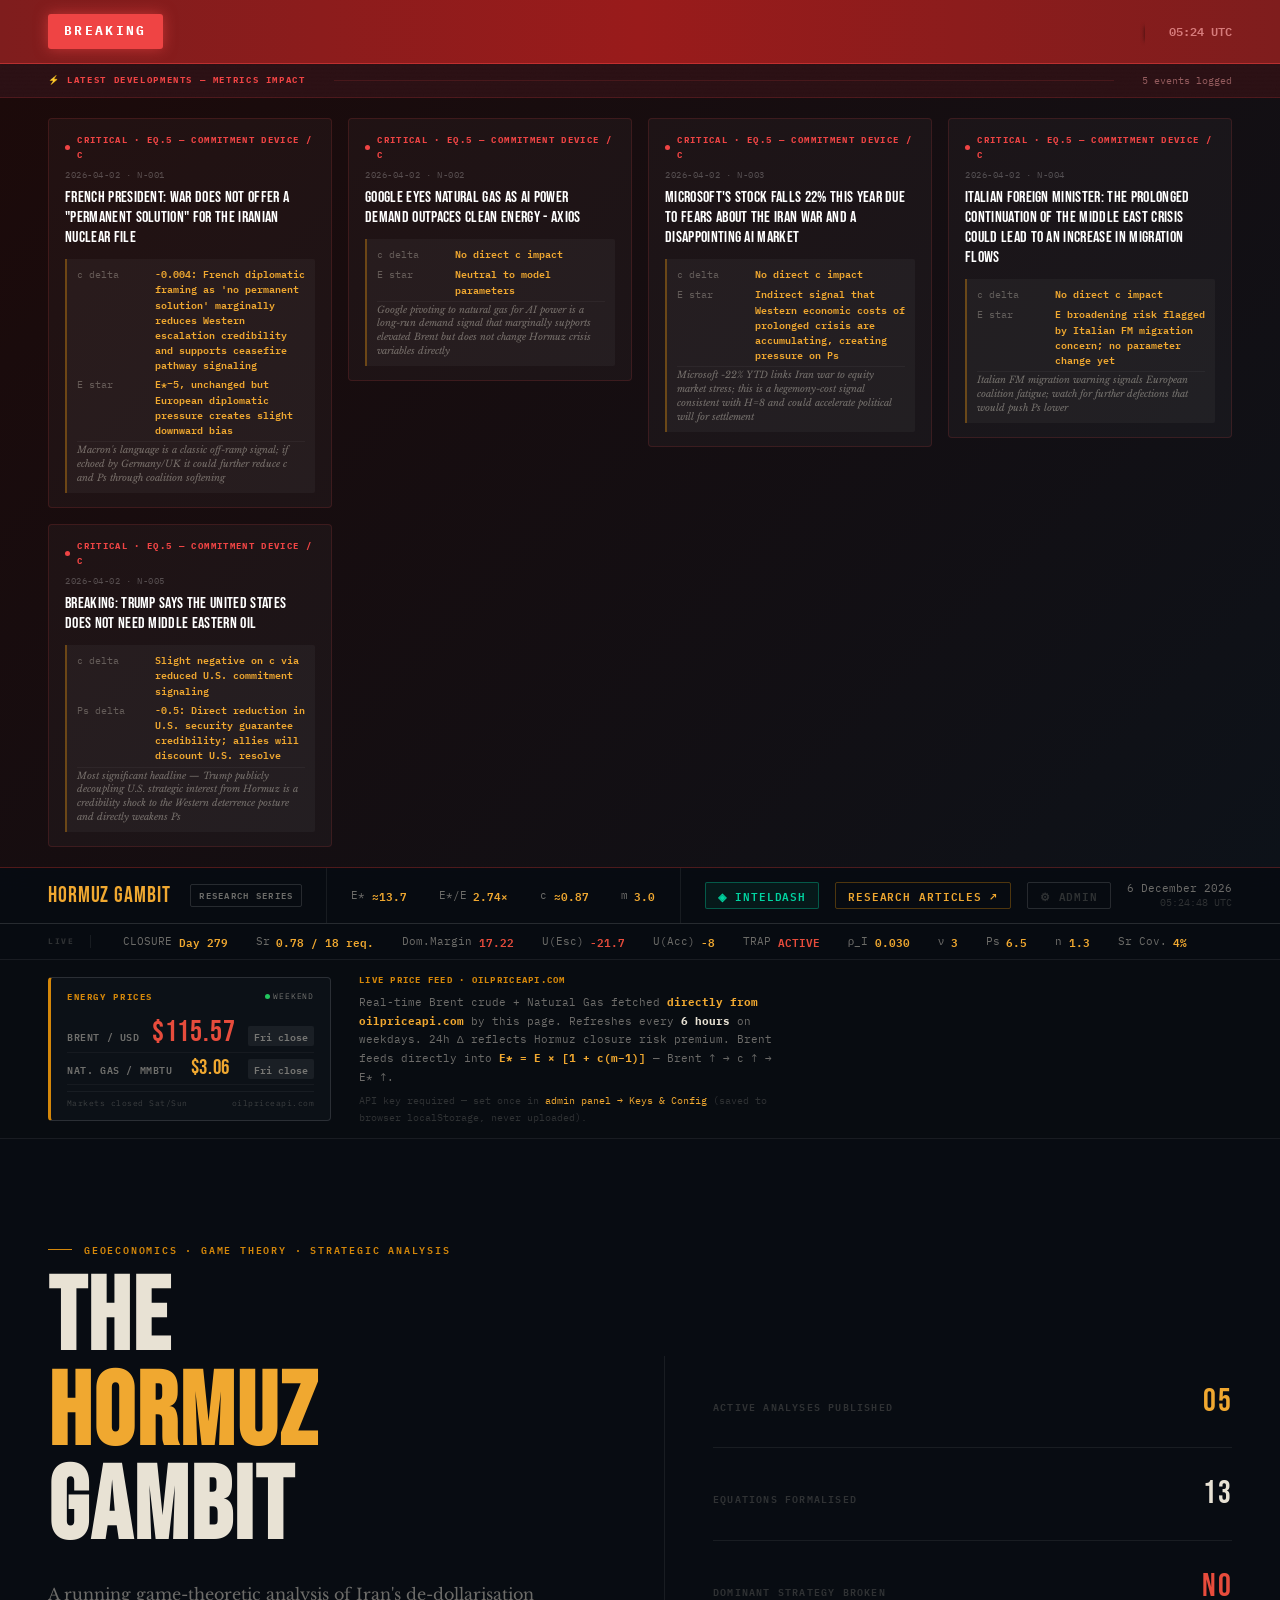
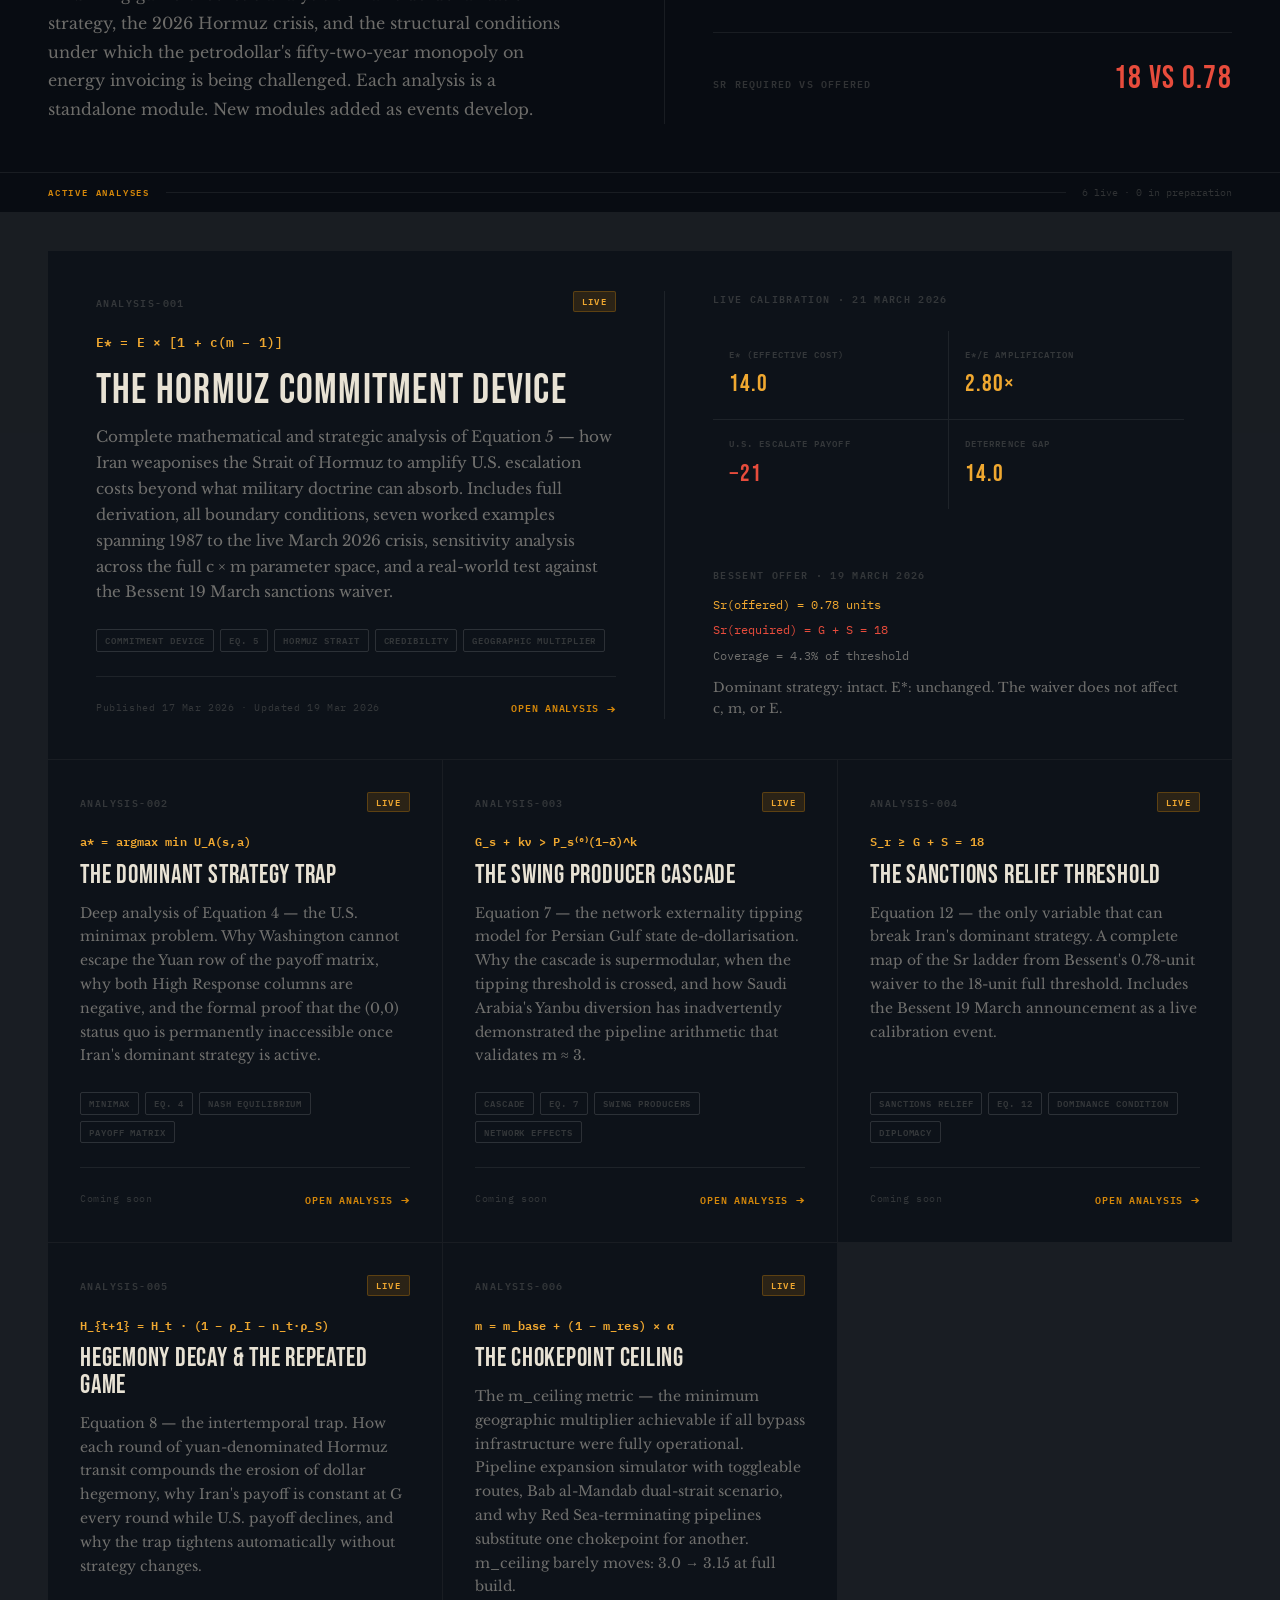
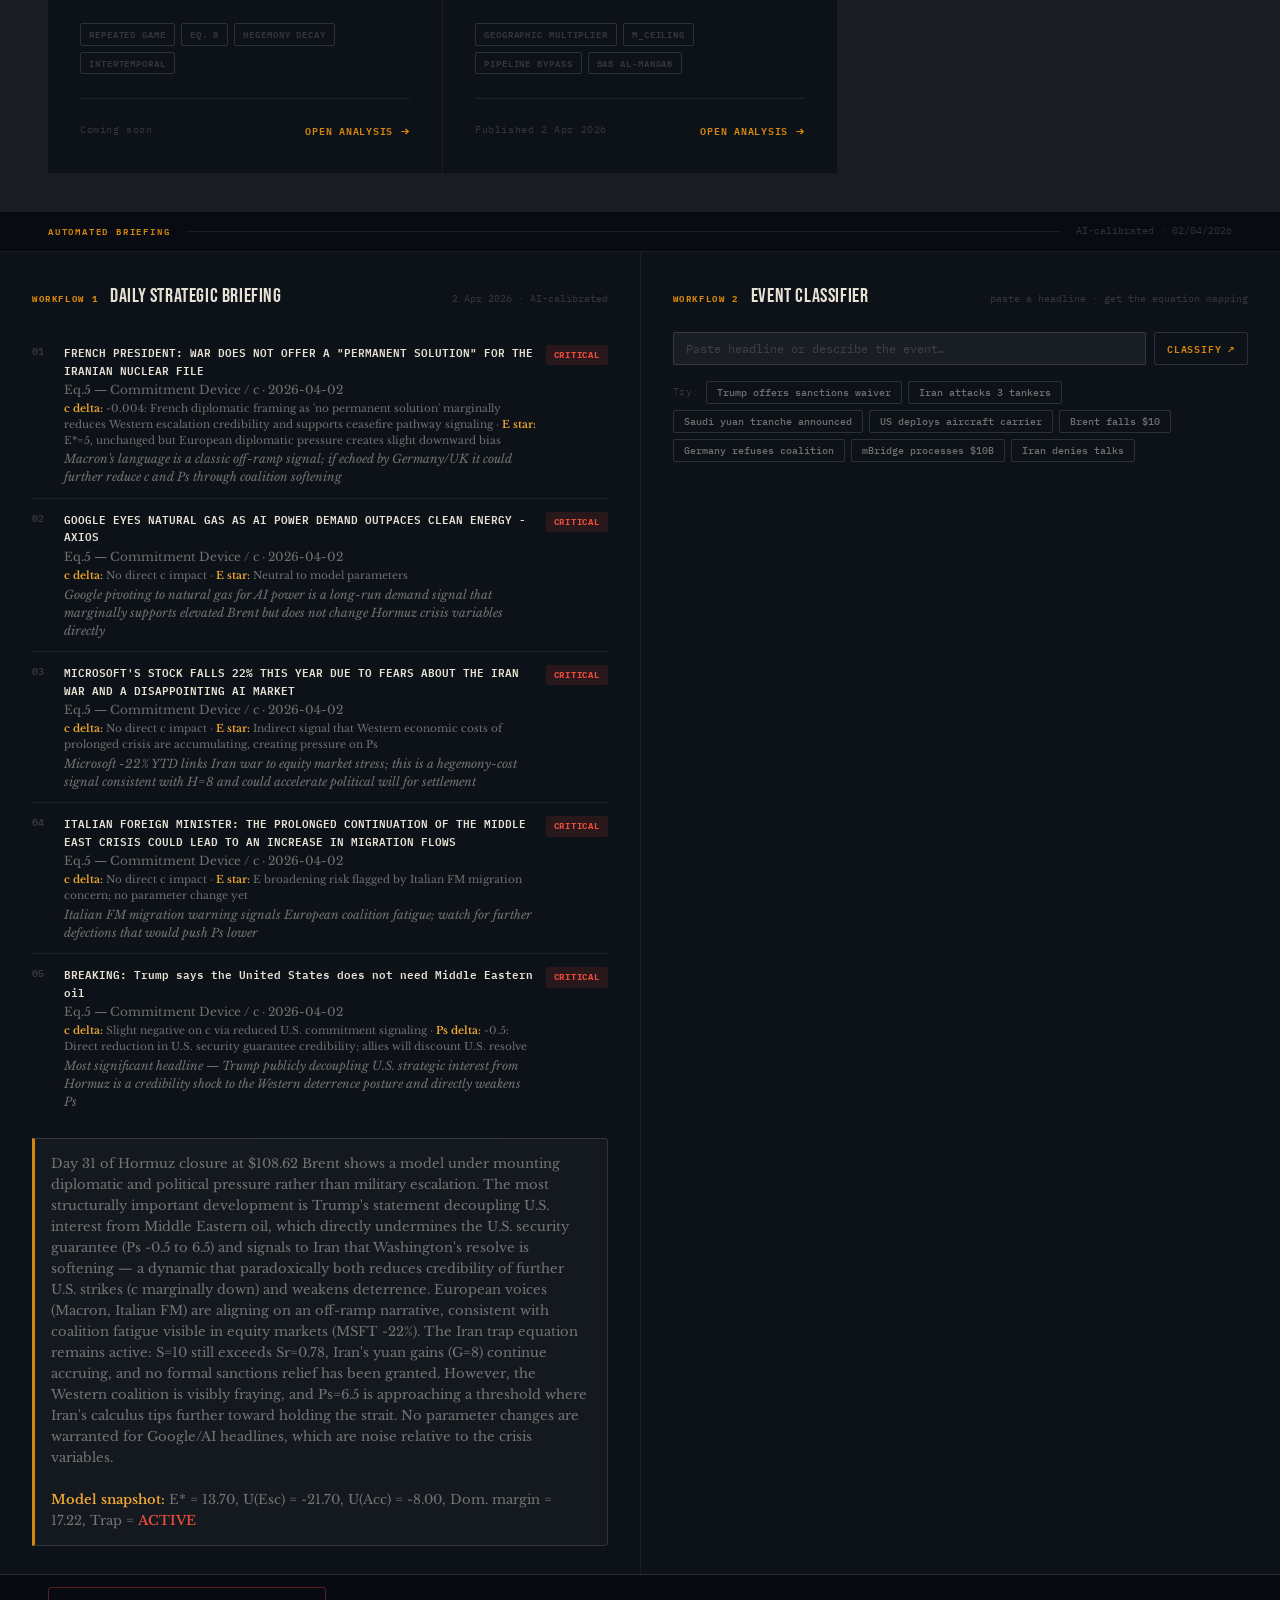
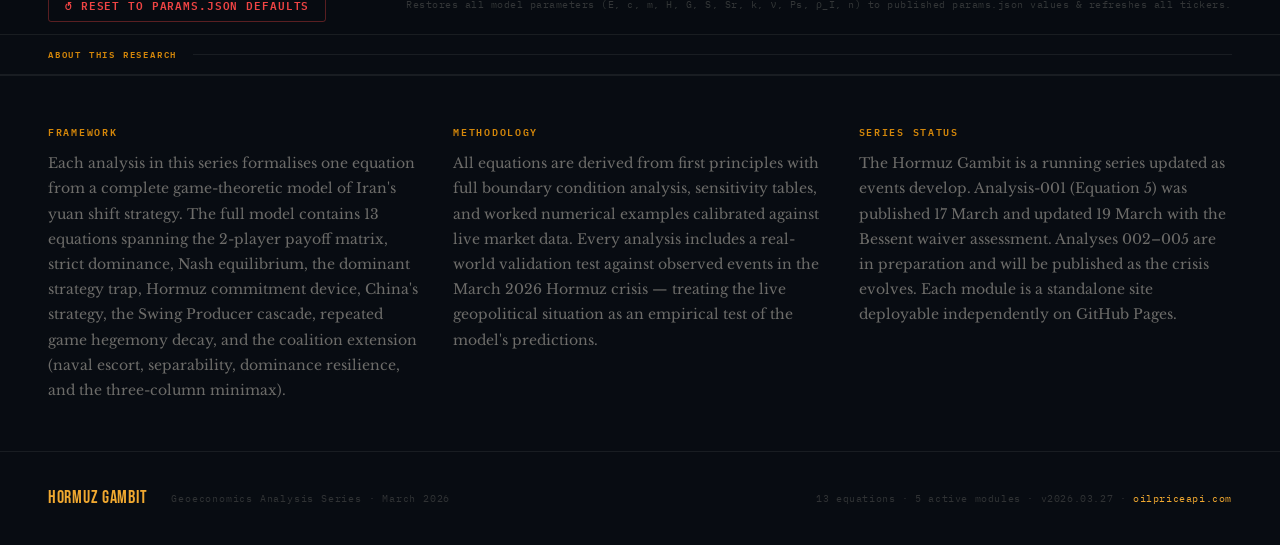
==== index.html @ f693bd45 "Add files via upload" ====
﻿<!DOCTYPE html>
<html lang="en">
<head>
<meta charset="UTF-8">
<meta name="viewport" content="width=device-width, initial-scale=1.0">
<meta http-equiv="Cache-Control" content="no-cache, no-store, must-revalidate">
<meta http-equiv="Pragma" content="no-cache">
<meta http-equiv="Expires" content="0">
<title>Hormuz Gambit — Geoeconomics Research · v2026.03.27</title>
<meta name="description" content="Strategic game-theoretic analysis of the 2026 Hormuz crisis, Iran's de-dollarisation, and the collapse of petrodollar hegemony.">
<link rel="preconnect" href="https://fonts.googleapis.com">
<link rel="preconnect" href="https://fonts.gstatic.com" crossorigin>
<link href="https://fonts.googleapis.com/css2?family=Bebas+Neue&family=IBM+Plex+Mono:wght@300;400;500;600&family=Libre+Baskerville:ital,wght@0,400;0,700;1,400&display=swap" rel="stylesheet">
<style>

/* ── RESET & BASE ──────────────────────────────────────────────────── */
*, *::before, *::after { box-sizing: border-box; margin: 0; padding: 0; }

:root {
  --bg:        #080c12;
  --surface:   #0d1219;
  --surface2:  #111820;
  --border:    rgba(255,255,255,0.07);
  --border2:   rgba(255,255,255,0.13);
  --text:      #e8e2d4;
  --muted:     rgba(232,226,212,0.45);
  --faint:     rgba(232,226,212,0.18);
  --amber:     #d4870a;
  --amber-l:   #f0a830;
  --amber-dim: rgba(212,135,10,0.15);
  --red:       #c0392b;
  --red-l:     #e74c3c;
  --red-dim:   rgba(192,57,43,0.12);
  --green:     #1a6b3c;
  --green-l:   #27ae60;
  --green-dim: rgba(39,174,96,0.10);
  --blue:      #1a4a8a;
  --blue-l:    #3498db;
  --blue-dim:  rgba(52,152,219,0.10);
  --mono:      'IBM Plex Mono', monospace;
  --serif:     'Libre Baskerville', Georgia, serif;
  --display:   'Bebas Neue', 'Impact', sans-serif;
}

html { scroll-behavior: smooth; }

body {
  background: var(--bg);
  color: var(--text);
  font-family: var(--mono);
  font-size: 14px;
  line-height: 1.6;
  min-height: 100vh;
  overflow-x: hidden;
}

/* ── NOISE OVERLAY ─────────────────────────────────────────────────── */
body::before {
  content: '';
  position: fixed; inset: 0; z-index: 0;
  background-image: url("data:image/svg+xml,%3Csvg viewBox='0 0 256 256' xmlns='http://www.w3.org/2000/svg'%3E%3Cfilter id='n'%3E%3CfeTurbulence type='fractalNoise' baseFrequency='0.9' numOctaves='4' stitchTiles='stitch'/%3E%3C/filter%3E%3Crect width='100%25' height='100%25' filter='url(%23n)' opacity='0.035'/%3E%3C/svg%3E");
  background-size: 200px;
  pointer-events: none;
  opacity: 0.6;
}

/* ── SCAN LINES ────────────────────────────────────────────────────── */
body::after {
  content: '';
  position: fixed; inset: 0; z-index: 0;
  background: repeating-linear-gradient(
    0deg,
    transparent,
    transparent 2px,
    rgba(0,0,0,0.03) 2px,
    rgba(0,0,0,0.03) 4px
  );
  pointer-events: none;
}

/* all content above overlays */
.wrap { position: relative; z-index: 1; }

/* ── HEADER ────────────────────────────────────────────────────────── */
header {
  border-bottom: 1px solid var(--border2);
  padding: 0 clamp(1.5rem, 4vw, 3rem);
  display: flex; align-items: stretch;
  height: 56px;
  position: sticky; top: 0; z-index: 50;
  background: rgba(8,12,18,0.95);
  backdrop-filter: blur(12px);
}
.h-left {
  display: flex; align-items: center; gap: 1.25rem;
  border-right: 1px solid var(--border);
  padding-right: 1.5rem;
  margin-right: 1.5rem;
}
.h-logo {
  font-family: var(--display);
  font-size: 22px; letter-spacing: 0.04em;
  color: var(--amber-l);
  white-space: nowrap;
}
.h-badge {
  font-size: 9px; font-weight: 600;
  letter-spacing: 0.14em; text-transform: uppercase;
  color: var(--muted);
  border: 1px solid var(--border2);
  padding: 3px 8px; border-radius: 2px;
}
.h-center {
  display: flex; align-items: center; flex: 1;
  font-size: 11px; color: var(--faint);
  gap: 1.5rem;
  min-width: 0; overflow: hidden;
}
.h-ticker {
  display: flex; gap: 2rem; overflow: hidden;
}
.h-tick {
  display: flex; align-items: center; gap: 0.4rem;
  white-space: nowrap;
}
.h-tick-label { color: var(--muted); }
.h-tick-val { color: var(--amber-l); font-weight: 600; }
.h-tick-val.red { color: #e74c3c; }
.h-tick-val.green { color: #27ae60; }
.h-right {
  display: flex; align-items: center; gap: 1rem;
  border-left: 1px solid var(--border);
  padding-left: 1.5rem; margin-left: auto;
}
.h-date { font-size: 11px; color: var(--muted); }
.h-datetime {
  display: flex; flex-direction: column; align-items: flex-end; gap: 0;
  line-height: 1.25;
}
.h-time { font-size: 10px; color: var(--faint); margin-top: 2px; }
.h-admin-btn {
  font-family: var(--mono);
  font-size: 11px; font-weight: 600;
  letter-spacing: 0.08em; text-transform: uppercase;
  color: var(--faint);
  text-decoration: none;
  border: 1px solid var(--border2);
  padding: 4px 12px; border-radius: 2px;
  transition: background 0.2s, border-color 0.2s, color 0.2s;
  white-space: nowrap;
}
.h-admin-btn:hover {
  background: rgba(255,255,255,0.06);
  border-color: rgba(255,255,255,0.25);
  color: var(--text);
}

/* ── SUB-HEADER — live/geopolitical metrics below main header ──────── */
.sub-header {
  border-bottom: 1px solid var(--border);
  padding: 0 clamp(1.5rem, 4vw, 3rem);
  display: flex; align-items: center;
  height: 36px;
  position: sticky; top: 56px; z-index: 49;
  background: rgba(8,12,18,0.92);
  backdrop-filter: blur(8px);
  gap: 2rem;
  overflow: hidden;
}
.sub-header-label {
  font-size: 8px; font-weight: 700;
  letter-spacing: 0.2em; text-transform: uppercase;
  color: var(--faint); white-space: nowrap;
  border-right: 1px solid var(--border);
  padding-right: 1rem; margin-right: 0;
  flex-shrink: 0;
}
.sub-ticker {
  display: flex; gap: 1.75rem; overflow: hidden; flex: 1;
  font-size: 11px;
}

/* ── HERO MASTHEAD ─────────────────────────────────────────────────── */
.masthead {
  padding: clamp(4rem, 8vw, 7rem) clamp(1.5rem, 4vw, 3rem) clamp(2rem, 4vw, 3rem);
  border-bottom: 1px solid var(--border);
  display: grid;
  grid-template-columns: 1fr 1fr;
  gap: 3rem;
  align-items: end;
}
@media (max-width: 800px) { .masthead { grid-template-columns: 1fr; } }

.masthead-left {}
.masthead-kicker {
  font-size: 10px; font-weight: 600;
  letter-spacing: 0.18em; text-transform: uppercase;
  color: var(--amber); margin-bottom: 1rem;
  display: flex; align-items: center; gap: 0.75rem;
}
.masthead-kicker::before {
  content: '';
  display: inline-block; width: 24px; height: 1px;
  background: var(--amber);
}
.masthead-title {
  font-family: var(--display);
  font-size: clamp(3.5rem, 8vw, 7rem);
  line-height: 0.92;
  letter-spacing: 0.02em;
  color: var(--text);
  margin-bottom: 1.5rem;
}
.masthead-title em {
  font-style: normal;
  color: var(--amber-l);
}
.masthead-desc {
  font-family: var(--serif);
  font-size: 1rem; line-height: 1.8;
  color: var(--muted);
  max-width: 520px;
}

.masthead-right {
  display: flex; flex-direction: column; gap: 0;
  border-left: 1px solid var(--border);
  padding-left: 3rem;
}
@media (max-width: 800px) {
  .masthead-right { border-left: none; border-top: 1px solid var(--border); padding-left: 0; padding-top: 2rem; }
}
.mast-stat {
  padding: 1.25rem 0;
  border-bottom: 1px solid var(--border);
  display: grid; grid-template-columns: 1fr auto;
  align-items: baseline; gap: 1rem;
}
.mast-stat:last-child { border-bottom: none; }
.mast-stat-label {
  font-size: 10px; font-weight: 600;
  letter-spacing: 0.12em; text-transform: uppercase;
  color: var(--faint);
}
.mast-stat-val {
  font-family: var(--display);
  font-size: 2rem; letter-spacing: 0.04em;
  color: var(--amber-l);
}
.mast-stat-val.danger { color: #e74c3c; }
.mast-stat-val.neutral { color: var(--text); }

/* ── SECTION LABEL ─────────────────────────────────────────────────── */
.section-bar {
  padding: 0 clamp(1.5rem, 4vw, 3rem);
  height: 40px; display: flex; align-items: center;
  border-bottom: 1px solid var(--border);
  gap: 1rem;
}
.section-bar-label {
  font-size: 9px; font-weight: 600;
  letter-spacing: 0.2em; text-transform: uppercase;
  color: var(--amber);
}
.section-bar-line {
  flex: 1; height: 1px;
  background: var(--border);
}
.section-bar-count {
  font-size: 10px; color: var(--faint);
}

/* ── ANALYSIS GRID ─────────────────────────────────────────────────── */
.analyses {
  padding: clamp(1.5rem, 3vw, 2.5rem) clamp(1.5rem, 4vw, 3rem);
  display: grid;
  grid-template-columns: repeat(auto-fill, minmax(340px, 1fr));
  gap: 1px;
  background: var(--border);
}

/* ── ANALYSIS CARD ─────────────────────────────────────────────────── */
.card {
  background: var(--surface);
  padding: 2rem;
  display: flex; flex-direction: column;
  gap: 0;
  transition: background 0.2s;
  text-decoration: none;
  color: inherit;
  cursor: pointer;
  position: relative;
  overflow: hidden;
}
.card::before {
  content: '';
  position: absolute; top: 0; left: 0; right: 0;
  height: 2px;
  background: var(--card-accent, var(--border2));
  transform: scaleX(0);
  transform-origin: left;
  transition: transform 0.3s cubic-bezier(0.4,0,0.2,1);
}
.card:hover { background: var(--surface2); }
.card:hover::before { transform: scaleX(1); }

/* accent colours per status */
.card.live { --card-accent: var(--amber-l); }
.card.active { --card-accent: var(--red-l); }
.card.complete { --card-accent: var(--green-l); }
.card.coming { --card-accent: var(--border2); }

.card-meta {
  display: flex; align-items: center; gap: 0.75rem;
  margin-bottom: 1.25rem;
}
.card-id {
  font-size: 10px; font-weight: 600;
  letter-spacing: 0.14em; color: var(--faint);
}
.card-status {
  font-size: 9px; font-weight: 600;
  letter-spacing: 0.14em; text-transform: uppercase;
  padding: 2px 8px; border-radius: 2px;
  margin-left: auto;
}
.card.live    .card-status { background: var(--amber-dim); color: var(--amber-l); border: 1px solid rgba(212,135,10,0.3); }
.card.active  .card-status { background: var(--red-dim);   color: var(--red-l);   border: 1px solid rgba(192,57,43,0.3); }
.card.complete .card-status { background: var(--green-dim); color: var(--green-l); border: 1px solid rgba(39,174,96,0.3); }
.card.coming  .card-status { background: transparent;      color: var(--faint);   border: 1px solid var(--border); }

.card-eq {
  font-family: var(--mono); font-size: 11.5px; font-weight: 600;
  color: var(--amber-l); margin-bottom: 0.75rem;
  letter-spacing: 0.01em;
  white-space: nowrap; overflow: hidden; text-overflow: ellipsis;
}
.card.coming .card-eq { color: var(--faint); }

.card-title {
  font-family: var(--display);
  font-size: 1.6rem; line-height: 1.05;
  letter-spacing: 0.03em; color: var(--text);
  margin-bottom: 0.75rem;
}
.card.coming .card-title { color: var(--muted); }

.card-desc {
  font-family: var(--serif);
  font-size: 0.875rem; line-height: 1.7;
  color: var(--muted); flex: 1;
  margin-bottom: 1.5rem;
}

.card-tags {
  display: flex; flex-wrap: wrap; gap: 6px;
  margin-bottom: 1.5rem;
}
.tag {
  font-size: 9px; font-weight: 600; letter-spacing: 0.1em;
  text-transform: uppercase; padding: 3px 8px;
  border: 1px solid var(--border2); color: var(--faint);
  border-radius: 2px;
}

.card-footer {
  display: flex; align-items: center; justify-content: space-between;
  padding-top: 1.25rem;
  border-top: 1px solid var(--border);
  font-size: 10px; color: var(--faint);
}
.card-date { letter-spacing: 0.06em; }
.card-cta {
  display: flex; align-items: center; gap: 0.5rem;
  font-weight: 600; letter-spacing: 0.08em;
  color: var(--amber); text-transform: uppercase;
  font-size: 9.5px;
  transition: gap 0.2s, color 0.2s;
}
.card:hover .card-cta { gap: 0.75rem; color: var(--amber-l); }
.card.coming .card-cta { color: var(--faint); pointer-events: none; }
.card-arrow { font-size: 14px; }

/* featured card — spans 2 columns */
.card.featured {
  grid-column: 1 / -1;
  display: grid;
  grid-template-columns: 1fr 1fr;
  gap: 3rem;
  padding: 2.5rem 3rem;
}
@media (max-width: 700px) {
  .card.featured { grid-template-columns: 1fr; }
}
.card.featured .card-left {}
.card.featured .card-right {
  border-left: 1px solid var(--border);
  padding-left: 3rem;
  display: flex; flex-direction: column; justify-content: space-between;
}
@media (max-width: 700px) {
  .card.featured .card-right { border-left: none; border-top: 1px solid var(--border); padding-left: 0; padding-top: 2rem; }
}
.card.featured .card-title { font-size: 2.6rem; }
.card.featured .card-eq { font-size: 13px; margin-bottom: 1rem; }
.card.featured .card-desc { font-size: 0.95rem; }

.feature-stats {
  display: grid; grid-template-columns: 1fr 1fr;
  gap: 1px; background: var(--border);
  margin-top: 1.5rem;
}
.fstat {
  background: var(--surface);
  padding: 1rem;
}
.card:hover .fstat { background: var(--surface2); }
.fstat-label {
  font-size: 9px; font-weight: 600; letter-spacing: 0.12em;
  text-transform: uppercase; color: var(--faint); margin-bottom: 4px;
}
.fstat-val {
  font-family: var(--display); font-size: 1.5rem;
  color: var(--amber-l); letter-spacing: 0.04em;
}
.fstat-val.danger { color: var(--red-l); }

/* ── COMING SOON PLACEHOLDER ───────────────────────────────────────── */
.card-placeholder {
  display: flex; align-items: center; justify-content: center;
  min-height: 200px; flex: 1;
  border: 1px dashed var(--border2); border-radius: 2px;
  color: var(--faint); font-size: 11px;
  letter-spacing: 0.1em; text-transform: uppercase;
  margin-bottom: 1.5rem;
}

/* ── ABOUT STRIP ───────────────────────────────────────────────────── */
.about-strip {
  padding: clamp(2rem, 4vw, 3rem) clamp(1.5rem, 4vw, 3rem);
  border-top: 1px solid var(--border);
  display: grid; grid-template-columns: 1fr 1fr 1fr;
  gap: 2rem;
}
@media (max-width: 700px) { .about-strip { grid-template-columns: 1fr; } }

.about-col {}
.about-heading {
  font-size: 9.5px; font-weight: 600;
  letter-spacing: 0.18em; text-transform: uppercase;
  color: var(--amber); margin-bottom: 0.75rem;
}
.about-text {
  font-family: var(--serif);
  font-size: 0.875rem; color: var(--muted); line-height: 1.8;
}

/* ── FOOTER ────────────────────────────────────────────────────────── */
footer {
  border-top: 1px solid var(--border);
  padding: 2rem clamp(1.5rem, 4vw, 3rem);
  display: flex; align-items: center; flex-wrap: wrap; gap: 1.5rem;
}
.footer-logo {
  font-family: var(--display); font-size: 18px;
  color: var(--amber-l); letter-spacing: 0.04em;
}
.footer-meta {
  font-size: 10px; color: var(--faint);
  letter-spacing: 0.08em;
}
.footer-right {
  margin-left: auto; font-size: 10px; color: var(--faint);
  letter-spacing: 0.06em;
}

/* ── RESEARCH ARTICLES LINK ────────────────────────────────────────── */
.h-research-link {
  font-family: var(--mono);
  font-size: 11px; font-weight: 600;
  letter-spacing: 0.08em; text-transform: uppercase;
  color: var(--amber-l);
  text-decoration: none;
  border: 1px solid rgba(212,135,10,0.35);
  padding: 4px 12px; border-radius: 2px;
  transition: background 0.2s, border-color 0.2s, color 0.2s;
  white-space: nowrap;
}
.h-research-link:hover {
  background: rgba(212,135,10,0.12);
  border-color: var(--amber-l);
  color: #fff;
}

/* ── BREAKING BANNER ───────────────────────────────────────────────── */
.breaking-banner {
  background: linear-gradient(90deg, #7f1d1d 0%, #991b1b 50%, #7f1d1d 100%);
  border-bottom: 1px solid rgba(239,68,68,0.5);
  padding: 0 clamp(1.5rem, 4vw, 3rem);
  display: flex; align-items: center; gap: 1.5rem;
  height: 64px; position: relative; z-index: 101;
}
.bb-badge {
  font-family: var(--mono); font-size: 13px; font-weight: 700;
  letter-spacing: 0.18em; text-transform: uppercase;
  background: #ef4444; color: #fff;
  padding: 7px 16px; border-radius: 3px; white-space: nowrap;
  animation: bb-pulse 2.5s ease-in-out infinite;
  box-shadow: 0 0 14px rgba(239,68,68,0.6);
}
@keyframes bb-pulse { 0%,100%{opacity:1;transform:scale(1)} 50%{opacity:0.85;transform:scale(1.02)} }
.bb-scroll {
  flex: 1; overflow: hidden; position: relative;
  height: 100%;
  display: flex;
  align-items: center;
}
.bb-text {
  font-family: var(--mono); font-size: 19px; font-weight: 700;
  color: #fca5a5;
  white-space: nowrap;
  animation: bb-scroll 450s linear infinite;
  display: inline-block;
  padding-left: 100%;
  text-shadow: 0 1px 4px rgba(0,0,0,0.6);
  letter-spacing: 0.03em;
}
@keyframes bb-scroll {
  0%   { transform: translateX(0); }
  100% { transform: translateX(-100%); }
}
.bb-separator {
  color: rgba(252,165,165,0.4);
  margin: 0 1.5rem;
  font-size: 16px;
}
.bb-time {
  font-family: var(--mono); font-size: 12px; color: rgba(252,165,165,0.7);
  white-space: nowrap;
  font-weight: 600;
}

/* ── ALERT CARD — news with metrics impact ─────────────────────────── */
.alert-card {
  margin: 0; padding: 1.25rem clamp(1.5rem,4vw,3rem);
  background: linear-gradient(135deg, #1c0a0a 0%, #0d1219 100%);
  border-bottom: 1px solid rgba(239,68,68,0.25);
  display: grid;
  grid-template-columns: repeat(auto-fill, minmax(280px, 1fr));
  gap: 1rem;
  align-items: start;  /* cards align to top, no stretching between rows */
}
@media (max-width:768px){ .alert-card { grid-template-columns: 1fr; } }

.ac-item {
  display: flex; flex-direction: column; gap: .35rem;
  background: rgba(255,255,255,.03);
  border: 1px solid rgba(239,68,68,.15);
  border-radius: 4px;
  padding: .9rem 1rem;
  overflow: hidden;     /* clips any overflow */
  min-width: 0;         /* allows flex children to shrink below content size */
}
.ac-tag {
  font-family: var(--mono); font-size: 9px; font-weight: 700;
  letter-spacing: .15em; text-transform: uppercase;
  display: flex; align-items: center; gap: .45rem;
  flex-shrink: 0;
}
.ac-tag::before {
  content: ''; width: 5px; height: 5px; border-radius: 50%;
  background: currentColor; flex-shrink: 0;
}
.ac-tag.red { color: #ef4444; }
.ac-tag.amber { color: var(--amber-l); }
.ac-tag.green { color: #22c55e; }
.ac-date {
  font-family: var(--mono); font-size: 9px; color: rgba(255,255,255,.25);
  letter-spacing: .06em; flex-shrink: 0;
}
.ac-title {
  font-family: var(--display); font-size: 1rem; letter-spacing: .02em;
  color: #fff; line-height: 1.25;
  word-break: break-word; overflow-wrap: break-word;
}
.ac-body {
  font-family: var(--serif); font-size: .78rem; color: rgba(255,255,255,.5);
  line-height: 1.55; word-break: break-word;
}
.ac-eq {
  font-family: var(--mono); font-size: 10px; font-weight: 600;
  color: var(--amber-l);
  word-break: break-word; overflow-wrap: break-word;
}
.ac-metrics {
  margin-top: .35rem; padding: .45rem .6rem;
  background: rgba(255,255,255,.04);
  border-left: 2px solid rgba(212,135,10,.4);
  border-radius: 0 2px 2px 0;
  display: flex; flex-direction: column; gap: 4px;
  overflow: hidden; min-width: 0;
}
.ac-metric-row {
  font-family: var(--mono); font-size: 9.5px;
  display: flex; gap: .4rem; align-items: baseline;
  min-width: 0;
}
.ac-metric-key {
  color: rgba(232,226,212,.32);
  min-width: 72px; max-width: 90px;
  flex-shrink: 0;
  white-space: nowrap; overflow: hidden; text-overflow: ellipsis;
}
.ac-metric-val {
  color: var(--amber-l); font-weight: 600;
  flex: 1; min-width: 0;
  word-break: break-word; overflow-wrap: break-word;
  white-space: normal;
}
.ac-metric-note-row {
  font-family: var(--serif); font-size: 9.5px;
  color: rgba(232,226,212,.42); font-style: italic;
  line-height: 1.45;
  word-break: break-word; overflow-wrap: break-word;
  padding-top: 2px;
  border-top: 1px solid rgba(255,255,255,.04);
}
/* alert section header bar */
.alert-section-bar {
  padding: 0 clamp(1.5rem,4vw,3rem);
  height: 34px; display: flex; align-items: center; gap: 1rem;
  background: rgba(127,29,29,.3);
  border-bottom: 1px solid rgba(239,68,68,.18);
}
.alert-section-label {
  font-family: var(--mono); font-size: 9px; font-weight: 700;
  letter-spacing: .18em; text-transform: uppercase; color: #ef4444;
  white-space: nowrap;
}
.alert-section-count {
  font-family: var(--mono); font-size: 10px; color: rgba(252,165,165,.5);
  white-space: nowrap;
}

/* ── AUTOMATED BRIEFING ────────────────────────────────────────────── */
.briefing-wrap {
  display: grid;
  grid-template-columns: minmax(0,1fr) minmax(0,1fr);
  gap: 1px;
  background: var(--border);
  border-bottom: 1px solid var(--border);
}
@media (max-width: 800px) { .briefing-wrap { grid-template-columns: 1fr; } }

.brief-panel {
  background: var(--surface);
  padding: 1.75rem 2rem;
  display: flex; flex-direction: column; gap: 1rem;
}

.brief-panel-head {
  display: flex; align-items: baseline; gap: .75rem;
  flex-wrap: wrap; margin-bottom: .25rem;
}
.brief-panel-id {
  font-family: var(--mono); font-size: 9px; font-weight: 700;
  letter-spacing: .18em; text-transform: uppercase;
  color: var(--amber); white-space: nowrap;
}
.brief-panel-title {
  font-family: var(--display); font-size: 1.25rem;
  letter-spacing: .03em; color: var(--text);
}
.brief-panel-subtitle {
  font-family: var(--mono); font-size: 10px;
  color: var(--faint); margin-left: auto;
}
.brief-refresh {
  font-family: var(--mono); font-size: 10px; font-weight: 600;
  letter-spacing: .08em; text-transform: uppercase;
  background: transparent; border: 1px solid var(--border2);
  color: var(--amber); padding: 4px 12px; border-radius: 2px;
  cursor: pointer; transition: background .2s, color .2s;
  white-space: nowrap;
}
.brief-refresh:hover { background: rgba(212,135,10,.12); color: var(--amber-l); }

/* w1 rows */
.brief-rows { display: flex; flex-direction: column; gap: 0; }
.brief-row {
  display: grid;
  grid-template-columns: 22px 1fr auto;
  align-items: start; gap: .6rem;
  padding: .7rem 0;
  border-bottom: 1px solid var(--border);
}
.brief-row:last-child { border-bottom: none; }
.br-num {
  font-family: var(--mono); font-size: 10px; font-weight: 700;
  color: var(--faint); padding-top: 1px;
}
.br-body {}
.br-action {
  font-family: var(--mono); font-size: 11px; font-weight: 600;
  color: var(--text); margin-bottom: 3px;
}
.br-learn {
  font-family: var(--serif); font-size: 12px;
  color: var(--muted); line-height: 1.5;
}
.br-badge {
  font-family: var(--mono); font-size: 9px; font-weight: 700;
  padding: 3px 8px; border-radius: 2px; white-space: nowrap;
  letter-spacing: .08em; text-transform: uppercase;
  align-self: start; margin-top: 2px;
}
.br-badge.ok    { background: rgba(39,174,96,.15);  color: #27ae60; }
.br-badge.warn  { background: rgba(239,159,39,.15); color: var(--amber-l); }
.br-badge.alert { background: rgba(192,57,43,.15);  color: #e74c3c; }
.br-badge.neu   { background: rgba(95,94,90,.15);   color: var(--muted); }

.brief-verdict {
  background: rgba(255,255,255,.03);
  border: 1px solid var(--border2);
  border-left: 3px solid var(--amber);
  padding: .875rem 1rem;
  font-family: var(--serif); font-size: .82rem;
  color: var(--muted); line-height: 1.6;
  border-radius: 0 4px 4px 0;
}
.brief-verdict strong { color: var(--amber-l); font-weight: 600; }

/* w2 classifier */
.w2-input-row {
  display: flex; gap: 8px;
}
.w2-input-row input {
  flex: 1; background: rgba(255,255,255,.05);
  border: 1px solid var(--border2); color: var(--text);
  font-family: var(--mono); font-size: 12px;
  padding: 8px 12px; border-radius: 2px; outline: none;
}
.w2-input-row input::placeholder { color: var(--faint); }
.w2-input-row input:focus { border-color: var(--amber); }

.w2-examples {
  display: flex; flex-wrap: wrap; gap: 6px; align-items: center;
}
.w2-ex-label {
  font-family: var(--mono); font-size: 10px;
  color: var(--faint); letter-spacing: .08em;
}
.w2-chip {
  font-family: var(--mono); font-size: 10px; font-weight: 500;
  background: transparent; border: 1px solid var(--border2);
  color: var(--muted); padding: 4px 10px; border-radius: 2px;
  cursor: pointer; transition: background .15s, color .15s, border-color .15s;
}
.w2-chip:hover { background: rgba(255,255,255,.06); color: var(--text); border-color: var(--amber); }

.w2-result {
  background: rgba(255,255,255,.03);
  border: 1px solid var(--border);
  border-radius: 4px; overflow: hidden;
}
.w2-eq-header {
  display: flex; align-items: center; gap: .75rem;
  padding: .875rem 1rem;
  border-bottom: 1px solid var(--border);
}
.w2-eq-num {
  font-family: var(--display); font-size: 1.6rem;
  letter-spacing: .04em; line-height: 1;
}
.w2-eq-title {
  font-family: var(--mono); font-size: 11px; font-weight: 600;
  color: var(--text); letter-spacing: .04em;
}
.w2-eq-formula {
  font-family: var(--mono); font-size: 10px;
  color: var(--faint); margin-top: 2px;
}
.w2-body { padding: .875rem 1rem; }
.w2-param-row {
  display: flex; justify-content: space-between;
  align-items: baseline; gap: .75rem;
  padding: .45rem 0;
  border-bottom: 1px solid rgba(255,255,255,.04);
  font-size: 12px;
}
.w2-param-row:last-child { border-bottom: none; }
.w2-param-name { font-family: var(--mono); color: var(--muted); }
.w2-param-val  { font-family: var(--mono); font-weight: 600; color: var(--amber-l); }
.w2-param-note { font-family: var(--serif); color: var(--faint); font-size: 11px; flex: 1; text-align: right; }
.w2-analysis {
  margin-top: .75rem; padding-top: .75rem;
  border-top: 1px solid var(--border);
  font-family: var(--serif); font-size: .82rem;
  color: var(--muted); line-height: 1.6;
}
.w2-link {
  display: inline-block; margin-top: .5rem;
  font-family: var(--mono); font-size: 10px; font-weight: 600;
  letter-spacing: .08em; text-transform: uppercase;
  color: var(--amber); text-decoration: none;
  border-bottom: 1px solid rgba(212,135,10,.3);
}
.w2-link:hover { color: var(--amber-l); border-color: var(--amber-l); }

.brent-live-dot {
  display: inline-block; width: 6px; height: 6px; border-radius: 50%;
  background: #22c55e; margin-right: 4px; vertical-align: middle;
  animation: bb-pulse 1.5s ease-in-out infinite;
}

/* ── BRENT WIDGET CONTAINER ─────────────────────────────────────────── */
.brent-widget-wrap {
  display: flex; align-items: center; gap: 0.6rem;
}
.brent-change {
  font-size: 10px; font-weight: 600;
  letter-spacing: 0.05em;
  padding: 1px 5px; border-radius: 2px;
  white-space: nowrap;
}
.brent-change.pos { color: #22c55e; background: rgba(34,197,94,0.12); }
.brent-change.neg { color: #ef4444; background: rgba(239,68,68,0.12); }
.brent-change.neu { color: var(--muted); background: rgba(255,255,255,0.06); }
.brent-source {
  font-size: 8px; letter-spacing: 0.08em; color: var(--faint);
  text-transform: uppercase; white-space: nowrap;
}

/* ── OILPRICEAPI OFFICIAL WIDGET STYLES ─────────────────────────────── */
/* Follows the oilpriceapi.com price-widget-generator framework          */
/* Container: #oil-price-widget  ·  Items: .price-item                  */
#oil-price-widget {
  background: rgba(13,18,25,0.95);
  border: 1px solid var(--border2);
  border-left: 3px solid var(--amber);
  border-radius: 4px;
  padding: 0.7rem 1rem 0.6rem;
  min-width: 230px;
  display: flex; flex-direction: column; gap: 0;
}
#oil-price-widget .widget-header {
  display: flex; align-items: center; justify-content: space-between;
  margin-bottom: 0.5rem;
}
#oil-price-widget .widget-title {
  font-family: var(--mono); font-size: 9px; font-weight: 700;
  letter-spacing: 0.18em; text-transform: uppercase; color: var(--amber);
}
#oil-price-widget .widget-live {
  font-family: var(--mono); font-size: 8px; letter-spacing: 0.1em;
  text-transform: uppercase; color: #22c55e;
  display: flex; align-items: center; gap: 3px;
}
#oil-price-widget .widget-live::before {
  content: ''; display: inline-block; width: 5px; height: 5px;
  border-radius: 50%; background: #22c55e;
  animation: bb-pulse 1.5s ease-in-out infinite;
}
#oil-price-widget .price-item {
  display: flex; align-items: baseline; justify-content: space-between;
  gap: 0.75rem; padding: 0.3rem 0;
  border-bottom: 1px solid rgba(255,255,255,0.04);
}
#oil-price-widget .price-item:last-of-type { border-bottom: none; }
#oil-price-widget .commodity {
  font-family: var(--mono); font-size: 10px; font-weight: 600;
  letter-spacing: 0.06em; text-transform: uppercase;
  color: var(--muted); white-space: nowrap;
}
#oil-price-widget .price {
  font-family: var(--display); font-size: 1.9rem; letter-spacing: 0.03em;
  line-height: 1; color: var(--amber-l); white-space: nowrap;
}
#oil-price-widget .price.danger { color: #e74c3c; }
#oil-price-widget .price.loading { color: var(--faint); font-size: 1.1rem; font-family: var(--mono); }
#oil-price-widget .change {
  font-family: var(--mono); font-size: 10px; font-weight: 600;
  padding: 2px 6px; border-radius: 2px; white-space: nowrap;
}
#oil-price-widget .change.up   { color: #22c55e; background: rgba(34,197,94,0.12); }
#oil-price-widget .change.down { color: #ef4444; background: rgba(239,68,68,0.12); }
#oil-price-widget .change.flat { color: var(--muted); background: rgba(255,255,255,0.06); }
#oil-price-widget .widget-footer {
  margin-top: 0.4rem; padding-top: 0.35rem;
  border-top: 1px solid rgba(255,255,255,0.05);
  font-family: var(--mono); font-size: 8px;
  color: rgba(232,226,212,0.22); letter-spacing: 0.06em;
  display: flex; justify-content: space-between; gap: 0.5rem;
}

@keyframes fadeIn { from{opacity:0;transform:translateY(16px)} to{opacity:1;transform:none} }
.masthead-kicker { animation: fadeIn 0.6s 0.1s both; }
.masthead-title  { animation: fadeIn 0.6s 0.2s both; }
.masthead-desc   { animation: fadeIn 0.6s 0.3s both; }
.masthead-right  { animation: fadeIn 0.6s 0.4s both; }
.card { animation: fadeIn 0.5s both; }
.card:nth-child(1) { animation-delay: 0.35s; }
.card:nth-child(2) { animation-delay: 0.42s; }
.card:nth-child(3) { animation-delay: 0.49s; }
.card:nth-child(4) { animation-delay: 0.56s; }
.card:nth-child(5) { animation-delay: 0.63s; }
.card:nth-child(6) { animation-delay: 0.70s; }


</style>
</head>
<body>
<div class="wrap">

<!-- BREAKING BANNER -->
<div class="breaking-banner">
  <span class="bb-badge">Breaking</span>
  <div class="bb-scroll">
    <span class="bb-text" id="bb-text">
      Loading latest intelligence…
    </span>
  </div>
  <span class="bb-time" id="bb-time">—</span>
</div>

<!-- ALERT SECTION BAR -->
<div class="alert-section-bar">
  <span class="alert-section-label">⚡ Latest Developments — Metrics Impact</span>
  <span class="alert-section-line" style="flex:1;height:1px;background:rgba(239,68,68,.15);margin:0 .75rem;"></span>
  <span class="alert-section-count" id="alert-count">loading…</span>
</div>

<!-- ALERT CARDS — dynamically rendered from params.json news array -->
<div class="alert-card" id="alert-card-container">
  <!-- injected by JS from params.json news[] -->
</div>

<!-- HEADER — params.json metrics only -->
<header>
  <div class="h-left">
    <div class="h-logo">HORMUZ GAMBIT</div>
    <div class="h-badge">Research Series</div>
  </div>
  <div class="h-center">
    <div class="h-ticker">
      <div class="h-tick"><span class="h-tick-label">E*</span><span class="h-tick-val" id="tick-estar">≈13.7</span></div>
      <div class="h-tick"><span class="h-tick-label">E*/E</span><span class="h-tick-val" id="tick-eratio">2.74×</span></div>
      <div class="h-tick"><span class="h-tick-label">c</span><span class="h-tick-val" id="tick-c">≈0.87</span></div>
      <div class="h-tick"><span class="h-tick-label">m</span><span class="h-tick-val" id="tick-m">3.0</span></div>
      <div class="h-tick"><span class="h-tick-label">E</span><span class="h-tick-val" id="tick-e">5</span></div>
      <div class="h-tick"><span class="h-tick-label">H</span><span class="h-tick-val" id="tick-h">7</span></div>
      <div class="h-tick"><span class="h-tick-label">G</span><span class="h-tick-val" id="tick-g">8</span></div>
      <div class="h-tick"><span class="h-tick-label">S</span><span class="h-tick-val" id="tick-s">10</span></div>
      <div class="h-tick"><span class="h-tick-label">k</span><span class="h-tick-val" id="tick-k">1.3</span></div>
    </div>
  </div>
  <div class="h-right">
    <a href="index2.html" class="h-research-link" style="background:rgba(0,212,161,0.07);border-color:rgba(0,212,161,0.35);color:#00d4a1;" title="IntelDash — AI news impact analysis + game theory simulation">
      ◈ IntelDash
    </a>
    <a href="https://persian-gulf.medium.com/" target="_blank" rel="noopener" class="h-research-link">
      Research Articles ↗
    </a>
    <a href="admin.html" class="h-admin-btn" title="Admin Panel — API Keys &amp; Configuration">
      ⚙ Admin
    </a>
    <div class="h-datetime">
      <div class="h-date" id="live-date">21 March 2026</div>
      <div class="h-time" id="live-utc-time">—</div>
    </div>
  </div>
</header>

<!-- SUB-HEADER — live / geopolitical metrics (not from params.json) -->
<div class="sub-header">
  <span class="sub-header-label">Live</span>
  <div class="sub-ticker">
    <div class="h-tick"><span class="h-tick-label">CLOSURE</span><span class="h-tick-val" id="closure-days">Day —</span></div>
    <div class="h-tick"><span class="h-tick-label">Sr</span><span class="h-tick-val" id="tick-sr">0.78 / 18 req.</span></div>
    <div class="h-tick"><span class="h-tick-label">Dom.Margin</span><span class="h-tick-val red" id="tick-dommargin">17.22</span></div>
    <div class="h-tick"><span class="h-tick-label">U(Esc)</span><span class="h-tick-val red" id="tick-uesc">−20.7</span></div>
    <div class="h-tick"><span class="h-tick-label">U(Acc)</span><span class="h-tick-val" id="tick-uacc">−7</span></div>
    <div class="h-tick"><span class="h-tick-label">TRAP</span><span class="h-tick-val red" id="tick-trap">ACTIVE</span></div>
    <div class="h-tick"><span class="h-tick-label">ρ_I</span><span class="h-tick-val" id="tick-rhoi">0.030</span></div>
    <div class="h-tick"><span class="h-tick-label">ν</span><span class="h-tick-val" id="tick-nu">3</span></div>
    <div class="h-tick"><span class="h-tick-label">Ps</span><span class="h-tick-val" id="tick-ps">12</span></div>
    <div class="h-tick"><span class="h-tick-label">n</span><span class="h-tick-val" id="tick-n">1.3</span></div>
    <div class="h-tick"><span class="h-tick-label">Sr Cov.</span><span class="h-tick-val" id="tick-srcov">4%</span></div>
  </div>
</div>

<!-- OILPRICEAPI OFFICIAL WIDGET — follows oilpriceapi.com widget framework -->
<!-- https://docs.oilpriceapi.com/tools/price-widget-generator.html -->
<div style="padding: 0.75rem clamp(1.5rem,4vw,3rem); border-bottom: 1px solid var(--border); background: rgba(8,12,18,0.75); display:flex; align-items:center; gap:1.75rem; flex-wrap:wrap;">
  <!-- Official widget container as per oilpriceapi.com widget docs -->
  <div id="oil-price-widget"></div>
  <div style="font-family:var(--mono);font-size:11px;color:var(--muted);max-width:420px;line-height:1.7;">
    <span style="color:var(--amber);font-weight:700;font-size:9px;letter-spacing:.14em;text-transform:uppercase;display:block;margin-bottom:.35rem;">Live price feed · oilpriceapi.com</span>
    Real-time Brent crude + Natural Gas fetched <strong style="color:var(--amber-l)">directly from oilpriceapi.com</strong> by this page.
    Refreshes every <strong style="color:var(--text)">6 hours</strong> on weekdays.
    24h Δ reflects Hormuz closure risk premium. Brent feeds directly into
    <strong style="color:var(--amber-l)">E* = E × [1 + c(m−1)]</strong> — Brent ↑ → c ↑ → E* ↑.
    <span style="display:block;margin-top:.35rem;color:var(--faint);font-size:10px;">
      API key required — set once in <a href="admin.html" style="color:var(--amber-l);text-decoration:none;">admin panel → Keys &amp; Config</a> (saved to browser localStorage, never uploaded).
    </span>
  </div>
</div>

<!-- MASTHEAD -->
<section class="masthead">
  <div class="masthead-left">
    <div class="masthead-kicker">Geoeconomics · Game Theory · Strategic Analysis</div>
    <h1 class="masthead-title">THE<br><em>HORMUZ</em><br>GAMBIT<span class="cursor"></span></h1>
    <p class="masthead-desc">
      A running game-theoretic analysis of Iran's de-dollarisation strategy, the 2026 Hormuz crisis,
      and the structural conditions under which the petrodollar's fifty-two-year monopoly on energy
      invoicing is being challenged. Each analysis is a standalone module. New modules added as events develop.
    </p>
  </div>
  <div class="masthead-right">
    <div class="mast-stat">
      <span class="mast-stat-label">Active analyses published</span>
      <span class="mast-stat-val">05</span>
    </div>
    <div class="mast-stat">
      <span class="mast-stat-label">Equations formalised</span>
      <span class="mast-stat-val neutral">13</span>
    </div>
    <div class="mast-stat">
      <span class="mast-stat-label">Dominant strategy broken</span>
      <span class="mast-stat-val danger" id="ms-dom-broken">No</span>
    </div>
    <div class="mast-stat">
      <span class="mast-stat-label">Sr required vs offered</span>
      <span class="mast-stat-val danger" id="ms-sr">18 vs 0.78</span>
    </div>
  </div>
</section>

<!-- ANALYSES LABEL -->
<div class="section-bar">
  <span class="section-bar-label">Active Analyses</span>
  <span class="section-bar-line"></span>
  <span class="section-bar-count">6 live · 0 in preparation</span>
</div>

<!-- ANALYSIS GRID -->
<div class="analyses">

  <!-- FEATURED: EQ5 -->
  <a href="eq5/index.html" class="card featured live">
    <div class="card-left">
      <div class="card-meta">
        <span class="card-id">ANALYSIS-001</span>
        <span class="card-status">Live</span>
      </div>
      <div class="card-eq">E* = E × [1 + c(m − 1)]</div>
      <div class="card-title">The Hormuz Commitment Device</div>
      <div class="card-desc">
        Complete mathematical and strategic analysis of Equation 5 — how Iran weaponises the
        Strait of Hormuz to amplify U.S. escalation costs beyond what military doctrine can
        absorb. Includes full derivation, all boundary conditions, seven worked examples spanning
        1987 to the live March 2026 crisis, sensitivity analysis across the full c × m parameter
        space, and a real-world test against the Bessent 19 March sanctions waiver.
      </div>
      <div class="card-tags">
        <span class="tag">Commitment Device</span>
        <span class="tag">Eq. 5</span>
        <span class="tag">Hormuz Strait</span>
        <span class="tag">Credibility</span>
        <span class="tag">Geographic Multiplier</span>
      </div>
      <div class="card-footer">
        <span class="card-date">Published 17 Mar 2026 · Updated 19 Mar 2026</span>
        <span class="card-cta">Open Analysis <span class="card-arrow">→</span></span>
      </div>
    </div>
    <div class="card-right">
      <div>
        <div style="font-size:9.5px;font-weight:600;letter-spacing:.14em;color:var(--faint);text-transform:uppercase;margin-bottom:1rem;">Live calibration · 21 March 2026</div>
        <div class="feature-stats">
          <div class="fstat">
            <div class="fstat-label">E* (effective cost)</div>
            <div class="fstat-val" id="fs-estar">14.0</div>
          </div>
          <div class="fstat">
            <div class="fstat-label">E*/E amplification</div>
            <div class="fstat-val" id="fs-ratio">2.80×</div>
          </div>
          <div class="fstat">
            <div class="fstat-label">U.S. Escalate payoff</div>
            <div class="fstat-val danger" id="fs-esc">−21</div>
          </div>
          <div class="fstat">
            <div class="fstat-label">Deterrence gap</div>
            <div class="fstat-val" id="fs-gap">14.0</div>
          </div>
        </div>
      </div>
      <div style="margin-top:2rem;">
        <div style="font-size:9.5px;font-weight:600;letter-spacing:.14em;color:var(--faint);text-transform:uppercase;margin-bottom:.75rem;">Bessent offer · 19 March 2026</div>
        <div style="font-family:var(--mono);font-size:12px;color:var(--amber-l);margin-bottom:.4rem;">Sr(offered) = 0.78 units</div>
        <div style="font-family:var(--mono);font-size:12px;color:var(--red-l);margin-bottom:.4rem;">Sr(required) = G + S = 18</div>
        <div style="font-family:var(--mono);font-size:12px;color:var(--muted);">Coverage = 4.3% of threshold</div>
        <div style="font-family:var(--serif);font-size:.82rem;color:var(--muted);margin-top:.75rem;line-height:1.6;">Dominant strategy: intact. E*: unchanged. The waiver does not affect c, m, or E.</div>
      </div>
    </div>
  </a>

  <!-- COMING: EQ4 -->
  <a href="eq4/index.html" class="card live">
    <div class="card-meta">
      <span class="card-id">ANALYSIS-002</span>
      <span class="card-status">Live</span>
    </div>
    <div class="card-eq">a* = argmax min U_A(s,a)</div>
    <div class="card-title">The Dominant Strategy Trap</div>
    <div class="card-desc">
      Deep analysis of Equation 4 — the U.S. minimax problem. Why Washington cannot escape
      the Yuan row of the payoff matrix, why both High Response columns are negative, and
      the formal proof that the (0,0) status quo is permanently inaccessible once Iran's
      dominant strategy is active.
    </div>
    <div class="card-tags">
      <span class="tag">Minimax</span>
      <span class="tag">Eq. 4</span>
      <span class="tag">Nash Equilibrium</span>
      <span class="tag">Payoff Matrix</span>
    </div>
    <div class="card-footer">
      <span class="card-date">Coming soon</span>
      <span class="card-cta">Open Analysis <span class="card-arrow">→</span></span>
    </div>
 </a>

  <!-- COMING: EQ7 CASCADE -->
  <a href="eq7/index.html" class="card live">
    <div class="card-meta">
      <span class="card-id">ANALYSIS-003</span>
      <span class="card-status">Live</span>
    </div>
    <div class="card-eq">G_s + kν > P_s⁽⁰⁾(1−δ)^k</div>
    <div class="card-title">The Swing Producer Cascade</div>
    <div class="card-desc">
      Equation 7 — the network externality tipping model for Persian Gulf state de-dollarisation.
      Why the cascade is supermodular, when the tipping threshold is crossed, and how
      Saudi Arabia's Yanbu diversion has inadvertently demonstrated the pipeline arithmetic
      that validates m ≈ 3.
    </div>
    <div class="card-tags">
      <span class="tag">Cascade</span>
      <span class="tag">Eq. 7</span>
      <span class="tag">Swing Producers</span>
      <span class="tag">Network Effects</span>
    </div>
    <div class="card-footer">
      <span class="card-date">Coming soon</span>
      <span class="card-cta">Open Analysis <span class="card-arrow">→</span></span>
    </div>
 </a>

  <!-- COMING: EQ12 SR -->
  <a href="eq12/index.html" class="card live">
    <div class="card-meta">
      <span class="card-id">ANALYSIS-004</span>
      <span class="card-status">Live</span>
    </div>
    <div class="card-eq">S_r ≥ G + S = 18</div>
    <div class="card-title">The Sanctions Relief Threshold</div>
    <div class="card-desc">
      Equation 12 — the only variable that can break Iran's dominant strategy. A complete
      map of the Sr ladder from Bessent's 0.78-unit waiver to the 18-unit full threshold.
      Includes the Bessent 19 March announcement as a live calibration event.
    </div>
    <div class="card-tags">
      <span class="tag">Sanctions Relief</span>
      <span class="tag">Eq. 12</span>
      <span class="tag">Dominance Condition</span>
      <span class="tag">Diplomacy</span>
    </div>
    <div class="card-footer">
      <span class="card-date">Coming soon</span>
      <span class="card-cta">Open Analysis <span class="card-arrow">→</span></span>
    </div>
 </a>

  <!-- COMING: EQ8 REPEATED -->
  <a href="eq8/index.html" class="card live">
    <div class="card-meta">
      <span class="card-id">ANALYSIS-005</span>
      <span class="card-status">Live</span>
    </div>
    <div class="card-eq">H_{t+1} = H_t · (1 − ρ_I − n_t·ρ_S)</div>
    <div class="card-title">Hegemony Decay &amp; the Repeated Game</div>
    <div class="card-desc">
      Equation 8 — the intertemporal trap. How each round of yuan-denominated Hormuz transit
      compounds the erosion of dollar hegemony, why Iran's payoff is constant at G every round
      while U.S. payoff declines, and why the trap tightens automatically without strategy changes.
    </div>
    <div class="card-tags">
      <span class="tag">Repeated Game</span>
      <span class="tag">Eq. 8</span>
      <span class="tag">Hegemony Decay</span>
      <span class="tag">Intertemporal</span>
    </div>
    <div class="card-footer">
      <span class="card-date">Coming soon</span>
      <span class="card-cta">Open Analysis <span class="card-arrow">→</span></span>
    </div>
 </a>

  <!-- m_ceiling GEOGRAPHIC MULTIPLIER -->
  <a href="m_ceiling/index.html" class="card live">
    <div class="card-meta">
      <span class="card-id">ANALYSIS-006</span>
      <span class="card-status">Live</span>
    </div>
    <div class="card-eq">m = m_base + (1 − m_res) × α</div>
    <div class="card-title">The Chokepoint Ceiling</div>
    <div class="card-desc">
      The m_ceiling metric — the minimum geographic multiplier achievable if all bypass
      infrastructure were fully operational. Pipeline expansion simulator with toggleable
      routes, Bab al-Mandab dual-strait scenario, and why Red Sea-terminating pipelines
      substitute one chokepoint for another. m_ceiling barely moves: 3.0 → 3.15 at full build.
    </div>
    <div class="card-tags">
      <span class="tag">Geographic Multiplier</span>
      <span class="tag">m_ceiling</span>
      <span class="tag">Pipeline Bypass</span>
      <span class="tag">Bab al-Mandab</span>
    </div>
    <div class="card-footer">
      <span class="card-date">Published 2 Apr 2026</span>
      <span class="card-cta">Open Analysis <span class="card-arrow">→</span></span>
    </div>
  </a>

</div>

<!-- AUTOMATED BRIEFING SECTION -->
<div class="section-bar" id="briefing">
  <span class="section-bar-label">Automated Briefing</span>
  <span class="section-bar-line"></span>
  <span class="section-bar-count" id="brief-ts">—</span>
</div>

<div class="briefing-wrap">

  <!-- W1: DAILY STRATEGIC BRIEFING — all news from params.json -->
  <div class="brief-panel">
    <div class="brief-panel-head">
      <div class="brief-panel-id">Workflow 1</div>
      <div class="brief-panel-title">Daily strategic briefing</div>
      <div class="brief-panel-subtitle" id="w1-ts">—</div>
    </div>

    <div id="w1-rows" class="brief-rows">
      <!-- injected by JS from params.json news[] with metricsImpact -->
    </div>

    <div class="brief-verdict" id="w1-verdict">
      Loading strategic briefing…
    </div>
  </div>

  <!-- W2: EVENT CLASSIFIER PANEL -->
  <div class="brief-panel">
    <div class="brief-panel-head">
      <div class="brief-panel-id">Workflow 2</div>
      <div class="brief-panel-title">Event classifier</div>
      <div class="brief-panel-subtitle">paste a headline · get the equation mapping</div>
    </div>

    <div class="w2-input-row">
      <input type="text" id="w2-input" placeholder="Paste headline or describe the event…" />
      <button class="brief-refresh" onclick="classifyEvent()">Classify ↗</button>
    </div>

    <div class="w2-examples">
      <span class="w2-ex-label">Try:</span>
      <button class="w2-chip" onclick="classifyPreset(this)">Trump offers sanctions waiver</button>
      <button class="w2-chip" onclick="classifyPreset(this)">Iran attacks 3 tankers</button>
      <button class="w2-chip" onclick="classifyPreset(this)">Saudi yuan tranche announced</button>
      <button class="w2-chip" onclick="classifyPreset(this)">US deploys aircraft carrier</button>
      <button class="w2-chip" onclick="classifyPreset(this)">Brent falls $10</button>
      <button class="w2-chip" onclick="classifyPreset(this)">Germany refuses coalition</button>
      <button class="w2-chip" onclick="classifyPreset(this)">mBridge processes $10B</button>
      <button class="w2-chip" onclick="classifyPreset(this)">Iran denies talks</button>
    </div>

    <div class="w2-result" id="w2-result" style="display:none">
      <!-- injected by JS -->
    </div>
  </div>

</div>

<!-- RESET BUTTON — restore MODEL to params.json defaults -->
<div style="padding:.75rem clamp(1.5rem,4vw,3rem);border-bottom:1px solid var(--border);background:rgba(8,12,18,0.6);display:flex;align-items:center;gap:1rem;flex-wrap:wrap;">
  <button id="reset-params-btn" onclick="resetToParamsDefaults()" style="font-family:var(--mono);font-size:11px;font-weight:600;letter-spacing:.08em;text-transform:uppercase;background:transparent;color:#ef4444;border:1px solid rgba(239,68,68,.35);border-radius:3px;padding:7px 16px;cursor:pointer;transition:all .2s;white-space:nowrap;">&#x21BA; Reset to params.json defaults</button>
  <button id="resume-live-btn" onclick="resumeLiveParams()" style="display:none;font-family:var(--mono);font-size:11px;font-weight:600;letter-spacing:.08em;text-transform:uppercase;background:transparent;color:#22c55e;border:1px solid rgba(34,197,94,.35);border-radius:3px;padding:7px 16px;cursor:pointer;transition:all .2s;white-space:nowrap;">&#x25B6; Resume live params.json</button>
  <span id="reset-params-msg" style="font-family:var(--mono);font-size:10px;color:rgba(232,226,212,.35);letter-spacing:.06em;"></span>
  <span style="font-family:var(--mono);font-size:10px;color:rgba(232,226,212,.2);letter-spacing:.05em;margin-left:auto;">Restores all model parameters (E, c, m, H, G, S, Sr, k, ν, Ps, ρ_I, n) to published params.json values &amp; refreshes all tickers.</span>
</div>

<!-- ABOUT STRIP -->
<div class="section-bar" style="margin-top:0;">
  <span class="section-bar-label">About This Research</span>
  <span class="section-bar-line"></span>
</div>
<div class="about-strip">
  <div class="about-col">
    <div class="about-heading">Framework</div>
    <p class="about-text">
      Each analysis in this series formalises one equation from a complete game-theoretic
      model of Iran's yuan shift strategy. The full model contains 13 equations spanning
      the 2-player payoff matrix, strict dominance, Nash equilibrium, the dominant strategy
      trap, Hormuz commitment device, China's strategy, the Swing Producer cascade,
      repeated game hegemony decay, and the coalition extension (naval escort, separability,
      dominance resilience, and the three-column minimax).
    </p>
  </div>
  <div class="about-col">
    <div class="about-heading">Methodology</div>
    <p class="about-text">
      All equations are derived from first principles with full boundary condition analysis,
      sensitivity tables, and worked numerical examples calibrated against live market data.
      Every analysis includes a real-world validation test against observed events in the
      March 2026 Hormuz crisis — treating the live geopolitical situation as an empirical
      test of the model's predictions.
    </p>
  </div>
  <div class="about-col">
    <div class="about-heading">Series status</div>
    <p class="about-text">
      The Hormuz Gambit is a running series updated as events develop.
      Analysis-001 (Equation 5) was published 17 March and updated 19 March with the
      Bessent waiver assessment. Analyses 002–005 are in preparation and will be
      published as the crisis evolves. Each module is a standalone site deployable
      independently on GitHub Pages.
    </p>
  </div>
</div>

<!-- FOOTER -->
<footer>
  <div class="footer-logo">HORMUZ GAMBIT</div>
  <div class="footer-meta">Geoeconomics Analysis Series · March 2026</div>
  <div class="footer-right">13 equations · 5 active modules · v2026.03.27 · <span style="color:var(--amber-l)">oilpriceapi.com</span></div>
</footer>

</div><!-- /wrap -->

<script>
// ── Constants ────────────────────────────────────────────────────────
const WAR_START = new Date('2026-03-02T00:00:00Z');
const G = 8, S = 10, H = 8, E_BASE = 6, C = 0.92, M = 3.0;

// ── Closure day counter (auto-updates every minute) ─────────────────
function updateClosureDays() {
  const now = new Date();
  const days = Math.floor((now - WAR_START) / (1000 * 60 * 60 * 24));
  const txt = 'Day ' + days;
  const el = document.getElementById('closure-days');
  if (el) el.textContent = txt;
}
updateClosureDays();
setInterval(updateClosureDays, 60000);

// ── Live date + UTC time ─────────────────────────────────────────────
(function(){
  const dateEl = document.getElementById('live-date');
  const timeEl = document.getElementById('live-utc-time');
  const months = ['January','February','March','April','May','June','July','August','September','October','November','December'];
  function updateDateTime() {
    const d = new Date();
    if (dateEl) dateEl.textContent = d.getUTCDate() + ' ' + months[d.getUTCMonth()] + ' ' + d.getUTCFullYear();
    if (timeEl) timeEl.textContent = d.toLocaleTimeString('en-GB', {hour:'2-digit', minute:'2-digit', second:'2-digit', timeZone:'UTC'}) + ' UTC';
  }
  updateDateTime();
  setInterval(updateDateTime, 1000);
})();

// ── Breaking banner time ─────────────────────────────────────────────
(function(){
  const el = document.getElementById('bb-time');
  if (!el) return;
  function tick() {
    const d = new Date();
    el.textContent = d.toLocaleTimeString('en-GB', {hour:'2-digit', minute:'2-digit'}) + ' UTC';
  }
  tick();
  setInterval(tick, 30000);
})();

// ── Banner & Alert Cards — driven from params.json news[] with inline fallback ─
// INLINE FALLBACK DATA — mirrors params.json exactly (updated 27 Mar 2026).
// Used when fetch() is blocked (file:// protocol) or params.json unavailable.
const PARAMS_FALLBACK = {
  meta: {
    closureDays: 28, // NOTE: This is now calculated dynamically in buildBannerText()
    trapStatus: 'active',
    strategicSummary: 'Day 28 sees the crisis deepen on three axes simultaneously: the economic damage surface is expanding beyond energy into food and fertilizer (raising m and E), the Gulf coalition is consolidating into an active pro-escalation bloc rather than passive observer (raising k, n, and Ps while also raising E), and MBS\'s \'historic opportunity\' framing signals the Gulf states are pursuing independent strategic maximization rather than simple U.S. burden-sharing. Iran now faces encirclement signaling from both UAE operational participation and the Saudi-Bahrain lobbying track, which risks a credibility-hardening response from Tehran. The mediator channel remains technically open but is under structural stress as Qatar must navigate between its Gulf neighbors\' escalatory preferences and its traditional bridging role. The most important model tension is that Ps is rising (coalition strengthening) while E is also rising (conflict broadening), meaning the trap cost function is becoming more expensive for all parties simultaneously — a classic entrapment dynamic.',
    analystNotes: null,
    brentPrice: 115.57,
    news: [
      { id:'N-008', date:'2026-03-27', headline:'Pentagon drawing up scenarios to seize targets within Iran — CNN', severity:'red', eq:'5', eqLabel:'Eq.5 — Commitment Device / c', metricsImpact:{ c_delta:'c rises to 0.92 — threat credibility materially higher', E_star:'E* = 17.04 (suicidal escalation zone)', m_impact:'Offensive ground ops would raise m above 3.0', Sr_military:'Sr(ground ops) = 0 — no sanctions relief', note:'Crosses from deterrence posturing to contingency planning. Largest single credibility event since closure. E* now above 17 — highest in this crisis.' }, ticker:'PENTAGON SEIZE-IRAN SCENARIOS — c = 0.92 — E* = 17.04 (SUICIDAL ZONE) — U.S. Escalate payoff = −25.04 — Dominant strategy: UNCHANGED — Sr = 0' },
      { id:'N-009', date:'2026-03-27', headline:'Pentagon considering sending up to 10,000 additional ground troops to Middle East — WSJ', severity:'red', eq:'5', eqLabel:'Eq.5 — m (geographic multiplier) + c', metricsImpact:{ m_delta:'m: 3.0 → potentially 3.1–3.2 if deployed', c_delta:'c += ~0.02–0.05 on deployment confirmation', E_star_delta:'ΔE* = +0.3–0.6 above current 17.04', Sr_military:'Sr(troops) = 0 — no diplomatic component', note:'Ground troop deployment raises m and c simultaneously — double E* amplification. However Eq.9 separability holds: physical Φ restores some transit, financial Ψ unaffected by military presence.' }, ticker:'10,000 GROUND TROOPS PLANNED — m rising above 3.0 — E* above 17 — Double amplification (c × m) — Sr = 0 — Dollar-trap UNCHANGED' },
      { id:'N-001', date:'2026-03-24', headline:"Trump Truth Social post claims 'productive conversations' with Iran", severity:'amber', eq:'12', eqLabel:'Eq.12 — Sr threshold', metricsImpact:{ Sr_delta:'+2.7 (prob-weighted)', Sr_new:'~2.7 / 18 req.', dominance:'Trap active — 17.22 gap remains', note:'Iran denial same day discounts signal to ~15% probability weight. First genuine Sr event of crisis.' }, ticker:"★ TRUMP TRUTH SOCIAL — 'Productive conversations' with Iran — First Sr signal of crisis — Sr ≈ 2.7 (prob-weighted) vs 18 required — Gap: 15.3 units — Trap remains ACTIVE" },
      { id:'N-002', date:'2026-03-24', headline:'Iran denies talks — IRGC reaffirms indefinite Hormuz closure', severity:'red', eq:'5', eqLabel:'Eq.5 — Commitment Device', metricsImpact:{ c_impact:'c remains ≥ 0.87 — denial confirms credibility floor', E_star:'13.7 — pre-escalation floor', Sr_delta:'Prob-weighted Sr falls back toward 0', note:'Iran denial negates talks signal. c (credibility) remains high. E* floor confirmed.' }, ticker:'IRAN DENIES TALKS — IRGC: Strait closed indefinitely — c remains 0.87+ — Credibility floor confirmed' },
      { id:'N-003', date:'2026-03-23', headline:'Brent crude falls 11% to ~$99 on talks rumour', severity:'amber', eq:'5', eqLabel:'Eq.5 — Credibility / E*', metricsImpact:{ brent:'$99 (was ~$111)', c_delta:'c fell ~0.04 → c ≈ 0.87 (now recovered to 0.92 on escalation)', E_star:'E* = 13.7 at dip — now 17.04 on escalation signals', note:'Market prices ceasefire probability. 11% fall was largest single-day drop since crisis began. Now reversed by military escalation signals.' }, ticker:'BRENT -11% → $99 (then recovered) — Market priced ceasefire — c dipped to 0.87 — Now E* = 17.04 on escalation rebound' },
      { id:'N-004', date:'2026-03-22', headline:'2,500 U.S. Marines deploying — USS Boxer reactivated', severity:'amber', eq:'5', eqLabel:'Eq.5 — m (geographic multiplier)', metricsImpact:{ m_delta:'3.0 → 2.9 (small reduction from escort)', E_star_delta:'ΔE* ≈ −0.45 (3.2% reduction) — since overtaken by 10,000 troops plan', Sr_military:'Sr(troops) = 0', dominance:'Trap unchanged — financial plane Ψ unaffected', note:'Initial Marine deployment now superseded by 10,000-troop planning. Separability (Eq.9) holds.' }, ticker:'2,500 MARINES DEPLOY — Now superseded by 10,000-troop plan — Sr(military) = 0 — Dominant strategy: UNCHANGED' },
      { id:'N-005', date:'2026-03-21', headline:'China mBridge transactions surge 45% — CIPS volume record', severity:'red', eq:'8', eqLabel:'Eq.8 — Hegemony Decay', metricsImpact:{ rho_delta:'ρ_total += ~0.003 per round', H_impact:'H after 27 rounds ≈ 6.8 (97% of H₀) — decay accelerating', G_impact:'G (yuan gain) rising — settlement infrastructure deepens', note:'Each mBridge record is permanent — payment rails persist post-crisis. Long-run H trajectory worsens irreversibly.' }, ticker:'CHINA mBridge +45% — CIPS volume record — ρ_I += 0.003/round — Hegemony decay ACCELERATING — Permanent infrastructure lock-in — G rising' }
    ]
  },
  parameters: { E:12.5, c:0.91, m:3.4, H:8.5, G:6.5, S:10, Sr:0.78, k:1.9, nu:3, Ps:7.5, rhoI:0.045, n:1.9 },
  derived: { estar:39.8, estarRatio:3.184, dominanceMargin:15.72, srCoverage:5, uAccommodate:-8.5, uEscalate:-48.3 }
};

(function() {
  const bbText = document.getElementById('bb-text');
  const alertContainer = document.getElementById('alert-card-container');
  const alertCount = document.getElementById('alert-count');

  function severityTagClass(s) {
    if (s === 'red')   return 'red';
    if (s === 'green') return 'green';
    return 'amber';
  }

  function renderAlertCards(newsItems) {
    if (!alertContainer) return;
    if (!newsItems || newsItems.length === 0) {
      alertContainer.innerHTML = '<div class="ac-item" style="grid-column:1/-1"><div class="ac-body" style="color:rgba(232,226,212,.35)">No news items found in params.json</div></div>';
      return;
    }
    alertContainer.innerHTML = newsItems.map(item => {
      const cls = severityTagClass(item.severity);
      const mi = item.metricsImpact || {};
      const severityLabel = item.severity === 'red' ? 'CRITICAL' : item.severity === 'green' ? 'UPDATE' : 'ALERT';
      // Build metric rows (exclude 'note' key — rendered separately)
      const metricRows = Object.entries(mi)
        .filter(([k]) => k !== 'note')
        .map(([k, v]) => `
          <div class="ac-metric-row">
            <span class="ac-metric-key">${k.replace(/_/g,' ')}</span>
            <span class="ac-metric-val">${v}</span>
          </div>`)
        .join('');
      // Note rendered as its own row with serif italic styling
      const noteRow = mi.note
        ? `<div class="ac-metric-note-row">${mi.note}</div>`
        : '';
      return `
        <div class="ac-item">
          <div class="ac-tag ${cls}">${severityLabel} · ${item.eqLabel || item.eq || ''}</div>
          <div class="ac-date">${item.date || ''} · ${item.id || ''}</div>
          <div class="ac-title">${item.headline}</div>
          <div class="ac-metrics">
            ${metricRows}
            ${noteRow}
          </div>
        </div>`;
    }).join('');
    if (alertCount) alertCount.textContent = newsItems.length + ' event' + (newsItems.length !== 1 ? 's' : '') + ' logged';
  }

  function buildBannerText(data) {
    if (!bbText) return;
    const news = (data.meta && data.meta.news) || [];
    // Calculate closure days dynamically from WAR_START
    const closureDays = Math.floor((new Date() - WAR_START) / 86400000);
    let parts = [];

    // Lead: closure day + strategic summary
    parts.push('▶ HORMUZ CLOSURE — DAY ' + closureDays);
    if (data.meta && data.meta.strategicSummary) {
      // Remove "Day X" prefix from strategic summary to avoid duplication
      const summary = data.meta.strategicSummary.replace(/^Day \d+\s+/i, '');
      parts.push(summary);
    }

    // Each news item ticker
    news.forEach(item => {
      if (item.ticker) parts.push(item.ticker);
    });

    // Trap status tail
    if (data.meta && data.meta.trapStatus) {
      parts.push('DOMINANT STRATEGY TRAP: ' + data.meta.trapStatus.toUpperCase() + ' — Sr offered = ' +
        ((data.parameters && data.parameters.Sr) || '0.78') + ' / ' +
        ((data.parameters && (data.parameters.G + data.parameters.S)) || 18) + ' required');
    }

    // Analyst notes tail
    if (data.meta && data.meta.analystNotes) parts.push('ANALYST: ' + data.meta.analystNotes);

    const sep = '   ◆   ';
    // Duplicate content for seamless loop (content must be wider than viewport)
    const full = parts.join(sep) + sep + parts.join(sep);
    bbText.textContent = full;
  }

  // On HTTP/HTTPS: always fetch live params.json first (never show stale inline fallback)
  // On file://: fetch() is blocked, so fall back to inline PARAMS_FALLBACK immediately
  if (location.protocol === 'file:') {
    // file:// protocol — can't fetch, use inline fallback
    buildBannerText(PARAMS_FALLBACK);
    renderAlertCards(PARAMS_FALLBACK.meta.news);
  } else {
    // HTTP/HTTPS: show loading state, then render from live params.json
    if (alertContainer) alertContainer.innerHTML = '<div class="ac-item" style="grid-column:1/-1;opacity:.4"><div class="ac-body">Loading intelligence data…</div></div>';
    fetch('params.json?v=' + Date.now(), { cache: 'no-store' })
      .then(r => { if (!r.ok) throw new Error('HTTP ' + r.status); return r.json(); })
      .then(data => {
        buildBannerText(data);
        renderAlertCards((data.meta && data.meta.news) || PARAMS_FALLBACK.meta.news);
      })
      .catch(err => {
        // Fetch failed on HTTP — fall back to inline data
        console.warn('[Banner] params.json fetch failed, using inline fallback:', err.message);
        buildBannerText(PARAMS_FALLBACK);
        renderAlertCards(PARAMS_FALLBACK.meta.news);
      });
  }
})();

// ── Model calculations ───────────────────────────────────────────────
function calcModel(brent) {
  // Infer c from Brent: baseline $65, each $10 rise above = 0.05c increase from 0.7
  const c = Math.min(0.98, Math.max(0.70, 0.70 + ((brent - 65) / 10) * 0.04));
  // If Brent falls sharply (talks signal), reduce c slightly
  const cDisplay = brent < 100 ? (c - 0.05).toFixed(2) : c.toFixed(2);
  const estar = E_BASE * (1 + c * (M - 1));
  const ratio = estar / E_BASE;
  const uEsc = -H - estar;
  const dom = G + S;
  return { c: parseFloat(cDisplay), estar: Math.round(estar * 10) / 10, ratio: Math.round(ratio * 100) / 100, uEsc: Math.round(uEsc * 10) / 10, dom };
}

function updateDisplay(brent, isLive) {
  MODEL.brent = brent;
  MODEL.isLive = isLive;
  const { c, estar, ratio, uEsc, dom } = calcModel(brent);

  // Note: brent-price element is now managed by renderOilPriceWidget() / applyBrentToPage()
  // Only update if called without widget data (e.g. from params.json override)
  const cEl = document.getElementById('tick-c');
  if (cEl) cEl.textContent = '≈' + c;
  const estarEl = document.getElementById('tick-estar');
  if (estarEl) estarEl.textContent = '≈' + estar;

  // Featured card stats
  const fsEstar = document.getElementById('fs-estar');
  const fsRatio = document.getElementById('fs-ratio');
  const fsEsc   = document.getElementById('fs-esc');
  const fsGap   = document.getElementById('fs-gap');
  if (fsEstar) fsEstar.textContent = estar;
  if (fsRatio) fsRatio.textContent = ratio.toFixed(2) + '×';
  if (fsEsc)   fsEsc.textContent   = uEsc;
  if (fsGap)   fsGap.textContent   = estar;

  // Masthead Sr — uses MODEL.Sr (loaded from params.json)
  const msEl = document.getElementById('ms-sr');
  if (msEl) msEl.textContent = dom + ' vs ' + (MODEL.Sr || 0.78).toFixed(2);
  // (Workflow 1 removed)
}

// ══════════════════════════════════════════════════════════════════════
// OILPRICEAPI PRICE WIDGET — official framework implementation
// Docs: https://docs.oilpriceapi.com/tools/price-widget-generator.html
// API:  https://api.oilpriceapi.com/v1/prices/latest?by_code=BRENT_CRUDE_USD
// Auth: Authorization: Token <key>
// Response: { status, data: { price, formatted, changes:{"24h":{amount,percent}},
//             updated_at, source, metadata.source_description } }
// ══════════════════════════════════════════════════════════════════════
const BRENT_FALLBACK   = 115.57;  // as of 28 Mar 2026 (live API confirmed)
const NATGAS_FALLBACK  = 3.06;    // as of 27 Mar 2026
// API key is set via the admin panel (Keys & Config → OilPrice API key) and stored in localStorage
function getOilApiKey() {
  try { return JSON.parse(localStorage.getItem('hg_cfg') || '{}').oilkey || ''; }
  catch(e) { return ''; }
}
// Multi-commodity endpoint — returns data.prices[] array (widget doc format)
const OIL_API_URL      = 'https://api.oilpriceapi.com/v1/prices/latest?by_code=BRENT_CRUDE_USD,NATURAL_GAS_USD';

// ── Render the official #oil-price-widget div ─────────────────────────
// Follows .price-item / .commodity / .price / .change pattern from docs
// Multi-commodity: API returns { data: { prices: [ {code, price, changes, ...} ] } }
function renderOilPriceWidget(prices, isLive, lastUpdated) {
  const widget = document.getElementById('oil-price-widget');
  if (!widget) return;

  const updatedAt = lastUpdated
    ? new Date(lastUpdated).toLocaleTimeString('en-GB', { hour: '2-digit', minute: '2-digit' }) + ' UTC'
    : '—';

  // Build one .price-item row per commodity — exactly as in widget docs
  const rows = prices.map(item => {
    const ch24    = item.changes?.['24h'] ?? {};
    const change  = ch24.amount  ?? 0;
    const changePct = ch24.percent ?? 0;
    const dir     = change > 0 ? 'up' : change < 0 ? 'down' : 'flat';
    const sign    = change >= 0 ? '+' : '';
    const chTxt   = change !== 0
      ? `${sign}${change.toFixed(2)} (${sign}${changePct.toFixed(2)}%)`
      : '0.00 (0.00%)';

    // Label mapping
    const labels = {
      'BRENT_CRUDE_USD': 'BRENT / USD',
      'NATURAL_GAS_USD': 'NAT. GAS / MMBTU',
    };
    const label = labels[item.code] || item.code;
    const isDanger = item.code === 'BRENT_CRUDE_USD' && item.price > 100;

    return `
      <div class="price-item">
        <span class="commodity">${label}</span>
        <span class="price${isDanger ? ' danger' : ''}">$${item.price.toFixed(2)}</span>
        <span class="change ${dir}">${chTxt}</span>
      </div>`;
  }).join('');

  widget.innerHTML = `
    <div class="widget-header">
      <span class="widget-title">Energy Prices · Live</span>
      <span class="widget-live">${isLive ? 'Live' : 'Cached'}</span>
    </div>
    ${rows}
    <div class="widget-footer">
      <span>Updated ${updatedAt}</span>
      <span>oilpriceapi.com</span>
    </div>`;
}

// applyBrentToPage — kept for backward-compatibility with loadParams() calls
// Sub-header BRENT/NAT.GAS tickers have been removed (prices shown in #oil-price-widget only).
function applyBrentToPage(brent, brentChange, brentPct, natGas, natGasChange, natGasPct, isLive) {
  // Only pass the Brent price into the model display; widget handles the rest.
  updateDisplay(brent, isLive);
}

// ── Weekend guard — skip oil price fetches on Sat/Sun (markets closed) ────
function isWeekend() {
  const d = new Date();
  return d.getDay() === 0 || d.getDay() === 6; // Sunday=0, Saturday=6
}

// ── loadPriceWidget — official entry point (matches oilpriceapi.com docs) ─
// Three-tier strategy:
//   1. Direct authenticated API call (works when origin is whitelisted on oilpriceapi.com)
//   2. CORS proxy via corsproxy.io (forwards Auth header — works on any domain)
//   3. Static fallback (last-known values)
async function loadPriceWidget() {
  if (isWeekend()) {
    console.log('[OilPriceWidget] Weekend — skipping fetch, showing cached prices.');
    const widget = document.getElementById('oil-price-widget');
    if (widget) {
      widget.innerHTML = `
        <div class="widget-header">
          <span class="widget-title">Energy Prices</span>
          <span class="widget-live" style="color:var(--muted)">Weekend</span>
        </div>
        <div class="price-item">
          <span class="commodity">BRENT / USD</span>
          <span class="price danger">$${BRENT_FALLBACK.toFixed(2)}</span>
          <span class="change flat">Fri close</span>
        </div>
        <div class="price-item">
          <span class="commodity">NAT. GAS / MMBTU</span>
          <span class="price" style="font-size:1.3rem">$${NATGAS_FALLBACK.toFixed(2)}</span>
          <span class="change flat">Fri close</span>
        </div>
        <div class="widget-footer">
          <span>Markets closed Sat/Sun</span>
          <span>oilpriceapi.com</span>
        </div>`;
    }
    updateDisplay(BRENT_FALLBACK, false);
    return;
  }
  const OIL_API_KEY = getOilApiKey();

  // ── No key configured — show prompt in widget, use static fallback ────
  if (!OIL_API_KEY) {
    const widget = document.getElementById('oil-price-widget');
    if (widget) {
      widget.innerHTML = `
        <div class="widget-header">
          <span class="widget-title">Energy Prices</span>
          <span class="widget-live" style="color:var(--muted)">No Key</span>
        </div>
        <div class="price-item">
          <span class="commodity">BRENT / USD</span>
          <span class="price">$${BRENT_FALLBACK.toFixed(2)}</span>
          <span class="change flat">cached</span>
        </div>
        <div class="price-item">
          <span class="commodity">NAT. GAS / MMBTU</span>
          <span class="price" style="font-size:1.3rem">$${NATGAS_FALLBACK.toFixed(2)}</span>
          <span class="change flat">cached</span>
        </div>
        <div class="widget-footer">
          <span>Set API key in admin panel</span>
          <span>oilpriceapi.com</span>
        </div>`;
    }
    updateDisplay(BRENT_FALLBACK, false);
    return;
  }

  // ── Helper: parse and apply any successful API response ─────────────
  function applyApiResponse(json) {
    if (json.status !== 'success') return false;
    let pricesList = [], lastUpdated = null;

    if (Array.isArray(json.data?.prices)) {
      pricesList  = json.data.prices;
      lastUpdated = json.data.metadata?.timestamp || pricesList[0]?.updated_at;
    } else if (json.data?.price > 0) {
      pricesList  = [{ code: 'BRENT_CRUDE_USD', price: json.data.price, changes: json.data.changes, updated_at: json.data.updated_at }];
      lastUpdated = json.data.updated_at;
    }
    if (!pricesList.length) return false;

    renderOilPriceWidget(pricesList, true, lastUpdated);
    const brentEntry = pricesList.find(p => p.code === 'BRENT_CRUDE_USD') || pricesList[0];
    updateDisplay(brentEntry.price, true);
    return true;
  }

  // ── Tier 1: Direct authenticated call to oilpriceapi.com ─────────────
  try {
    const r = await fetch(OIL_API_URL, {
      headers: { 'Authorization': 'Token ' + OIL_API_KEY, 'Content-Type': 'application/json' },
      signal: AbortSignal.timeout(6000)
    });
    if (r.ok) {
      const json = await r.json();
      if (applyApiResponse(json)) return;
    }
  } catch (e) {
    console.warn('[OilPriceWidget] Direct API failed (' + e.message + '), trying CORS proxy…');
  }

  // ── Tier 2: corsproxy.io — forwards ALL request headers (Auth header included) ─
  try {
    const r2 = await fetch('https://corsproxy.io/?' + encodeURIComponent(OIL_API_URL), {
      headers: { 'Authorization': 'Token ' + OIL_API_KEY, 'Content-Type': 'application/json' },
      signal: AbortSignal.timeout(8000)
    });
    if (r2.ok) {
      const json = await r2.json();
      if (applyApiResponse(json)) return;
    }
  } catch (e) {
    console.warn('[OilPriceWidget] corsproxy.io failed (' + e.message + '), using static fallback');
  }

  // ── Tier 3: Static fallback (last-known values, no live badge) ────────
  renderOilPriceWidget([
    { code: 'BRENT_CRUDE_USD', price: BRENT_FALLBACK, changes: {} },
    { code: 'NATURAL_GAS_USD', price: NATGAS_FALLBACK, changes: {} },
  ], false, null);
  updateDisplay(BRENT_FALLBACK, false);
}

// Invoke immediately then refresh every 6 hours on weekdays only (weekend guard inside)
loadPriceWidget();
setInterval(loadPriceWidget, 21600000); // Refresh every 6 hours


// ═══════════════════════════════════════════════════════════════════════
// PARAMS.JSON LOADER — reads AI-calibrated values if available
// ═══════════════════════════════════════════════════════════════════════

// Model state — kept in sync with live Brent updates and params.json
const MODEL = {
  brent: 115.57, isLive: false,
  E: 12.5, H: 8.5, G: 6.5, S: 10, m: 3.4, Sr: 0.78,
  n: 1.9, k: 1.9,
  c: 0.91, nu: 3, Ps: 7.5, rhoI: 0.045,
  troops: true, talksSig: false,
  paramsLoaded: false,
  meta: {},
};

// ── Shared helper — update ALL ticker elements from any p+derived set ─
function updateAllTickers(p, derived, meta) {
  const _t = (id, val) => { const el = document.getElementById(id); if (el) el.textContent = val; };
  // Main header — params.json-sourced metrics
  const cVal    = p.c;
  const estarVal = Math.round(p.E * (1 + cVal * (p.m - 1)) * 10) / 10;
  _t('tick-estar',  '≈' + estarVal.toFixed(1));
  _t('tick-c',      '≈' + cVal.toFixed(2));
  _t('tick-m',      p.m.toFixed(1));
  _t('tick-e',      p.E);
  _t('tick-h',      p.H);
  _t('tick-g',      p.G);
  _t('tick-s',      p.S);
  _t('tick-k',      p.k.toFixed(1));
  _t('tick-sr',     p.Sr.toFixed(2) + ' / ' + (p.G + p.S) + ' req.');
  // Derived
  const d = derived || {};
  const eRatio    = d.estarRatio      ?? (1 + cVal * (p.m - 1)).toFixed(2);
  const domMargin = d.dominanceMargin ?? (p.G + p.S - p.Sr).toFixed(2);
  const uEsc      = d.uEscalate       ?? (-(p.H + p.E * (1 + cVal * (p.m - 1)))).toFixed(1);
  const uAcc      = d.uAccommodate    ?? (-p.H);
  const srCovPct  = d.srCoverage      ?? Math.round(p.Sr / (p.G + p.S) * 100);
  _t('tick-eratio',    parseFloat(eRatio).toFixed(2) + '×');
  _t('tick-dommargin', domMargin);
  _t('tick-uesc',      uEsc);
  _t('tick-uacc',      uAcc);
  // Trap status
  const trapBroken = (p.Sr >= p.G + p.S);
  _t('tick-trap', trapBroken ? '★ BROKEN' : 'ACTIVE');
  const trapEl = document.getElementById('tick-trap');
  if (trapEl) trapEl.className = 'h-tick-val ' + (trapBroken ? 'green' : 'red');
  // Sub-header params (remaining from params.json)
  _t('tick-rhoi',  p.rhoI.toFixed(3));
  _t('tick-nu',    p.nu);
  _t('tick-ps',    p.Ps);
  _t('tick-n',     p.n.toFixed(1));
  _t('tick-srcov', srCovPct + '%');
  // Masthead stats
  const msSrEl  = document.getElementById('ms-sr');
  if (msSrEl) msSrEl.textContent = (p.G + p.S) + ' vs ' + p.Sr.toFixed(2);
  const msDomEl = document.getElementById('ms-dom-broken');
  if (msDomEl) {
    msDomEl.textContent = trapBroken ? '★ YES' : 'No';
    msDomEl.className   = 'mast-stat-val ' + (trapBroken ? '' : 'danger');
  }
  // AI badge (optional)
  if (meta && meta.aiCalibrated) {
    const ts = document.getElementById('brief-ts');
    if (ts) ts.textContent = 'AI-calibrated · ' + new Date(meta.published).toLocaleDateString('en-GB');
  }
}

async function loadParams() {
  // Check if user has requested a reset to defaults (persisted in localStorage across sessions)
  const useDefaults = localStorage.getItem('hg_reset_to_defaults') === '1';

  // Always seed MODEL from inline fallback first (works on file://)
  (function seedFromFallback() {
    const p = PARAMS_FALLBACK.parameters || {};
    Object.assign(MODEL, {
      E:    p.E    ?? MODEL.E,
      c:    p.c    ?? MODEL.c,
      m:    p.m    ?? MODEL.m,
      H:    p.H    ?? MODEL.H,
      G:    p.G    ?? MODEL.G,
      S:    p.S    ?? MODEL.S,
      Sr:   p.Sr   ?? MODEL.Sr,
      k:    p.k    ?? MODEL.k,
      nu:   p.nu   ?? MODEL.nu,
      Ps:   p.Ps   ?? MODEL.Ps,
      rhoI: p.rhoI ?? MODEL.rhoI,
      n:    p.n    ?? MODEL.n,
      paramsLoaded: true,
      meta: PARAMS_FALLBACK.meta || {},
    });
    updateAllTickers(MODEL, PARAMS_FALLBACK.derived || {}, PARAMS_FALLBACK.meta || {});
    runBriefing(PARAMS_FALLBACK);
  })();

  // If reset-to-defaults flag is active, skip the live params.json fetch
  // so the fallback values (above) are used for this session.
  if (useDefaults) {
    console.log('[loadParams] Reset-to-defaults active — using PARAMS_FALLBACK, skipping live fetch.');
    return;
  }

  try {
    const r = await fetch('params.json?v=' + Date.now(), { cache: 'no-store' });
    if (!r.ok) return;
    const data = await r.json();
    const p = data.parameters || {};
    Object.assign(MODEL, {
      E:    p.E    ?? MODEL.E,
      c:    p.c    ?? MODEL.c,
      m:    p.m    ?? MODEL.m,
      H:    p.H    ?? MODEL.H,
      G:    p.G    ?? MODEL.G,
      S:    p.S    ?? MODEL.S,
      Sr:   p.Sr   ?? MODEL.Sr,
      k:    p.k    ?? MODEL.k,
      nu:   p.nu   ?? MODEL.nu,
      Ps:   p.Ps   ?? MODEL.Ps,
      rhoI: p.rhoI ?? MODEL.rhoI,
      n:    p.n    ?? MODEL.n,
      paramsLoaded: true,
      meta: data.meta || {},
    });
    updateAllTickers(MODEL, data.derived || {}, data.meta || {});
    runBriefing(data);

    // NOTE: Brent price is fetched directly from OilPrice API by loadPriceWidget() — no params.json dependency.
    // params.json only carries game-theory parameters (c, m, E, H, G, S, Sr, …) and news[].

  } catch(_) {
    // params.json not found — fallback already applied above
  }
}

// Load params immediately, then every 10 minutes (in case you push an update)
loadParams();
setInterval(loadParams, 600000);

// ── Workflow 1 — Daily Strategic Briefing (populated from params.json news[]) ─

function runBriefing(data) {
  const news   = (data && data.meta && data.meta.news)   || PARAMS_FALLBACK.meta.news;
  const meta   = (data && data.meta)                     || PARAMS_FALLBACK.meta;
  const params = (data && data.parameters)               || PARAMS_FALLBACK.parameters;
  const derived = (data && data.derived)                 || PARAMS_FALLBACK.derived || {};

  // Timestamp row
  const tsEl = document.getElementById('w1-ts');
  if (tsEl) tsEl.textContent = meta.published
    ? new Date(meta.published).toLocaleDateString('en-GB', {day:'numeric',month:'short',year:'numeric'}) + ' · AI-calibrated'
    : 'Inline fallback';

  // Build brief-row entries from news items
  const rowsEl = document.getElementById('w1-rows');
  if (rowsEl && news.length) {
    rowsEl.innerHTML = news.map((item, i) => {
      const mi = item.metricsImpact || {};
      // Pick most significant metric key/value pair for the badge
      const miKeys = Object.keys(mi).filter(k => k !== 'note');
      const badgeKey = miKeys[0];
      const badgeVal = badgeKey ? mi[badgeKey] : '';
      const badgeCls = item.severity === 'red' ? 'alert' : item.severity === 'green' ? 'ok' : 'warn';
      // Metrics impact compact lines
      const metricLines = miKeys.map(k => `<span style="color:var(--amber-l);font-weight:600">${k.replace(/_/g,' ')}:</span> ${mi[k]}`).join(' · ');
      const noteHtml = mi.note
        ? `<div class="br-learn" style="font-style:italic;margin-top:2px">${mi.note}</div>`
        : '';
      return `
        <div class="brief-row">
          <div class="br-num">${String(i + 1).padStart(2, '0')}</div>
          <div class="br-body">
            <div class="br-action">${item.headline}</div>
            <div class="br-learn">${item.eqLabel || ('Eq.' + item.eq)} · ${item.date}</div>
            ${metricLines ? `<div class="br-learn" style="margin-top:2px;font-size:10.5px">${metricLines}</div>` : ''}
            ${noteHtml}
          </div>
          <div class="br-badge ${badgeCls}">${item.severity === 'red' ? 'CRITICAL' : item.severity === 'green' ? 'UPDATE' : 'ALERT'}</div>
        </div>`;
    }).join('');
  }

  // Verdict block
  const verdictEl = document.getElementById('w1-verdict');
  if (verdictEl) {
    const estar  = derived.estar         || (params.E * (1 + params.c * (params.m - 1)));
    const uEsc   = derived.uEscalate     || -(params.H + estar);
    const uAcc   = derived.uAccommodate  || -params.H;
    const domMar = derived.dominanceMargin || (params.G + params.S - params.Sr);
    const trapBroken = params.Sr >= (params.G + params.S);
    verdictEl.innerHTML = meta.strategicSummary
      ? meta.strategicSummary +
        `<br><br><strong>Model snapshot:</strong> E* = ${estar.toFixed(2)}, U(Esc) = ${uEsc.toFixed(2)}, ` +
        `U(Acc) = ${uAcc.toFixed(2)}, Dom. margin = ${domMar.toFixed(2)}, ` +
        `Trap = <strong style="color:${trapBroken?'#27ae60':'#e74c3c'}">${trapBroken ? '★ BROKEN' : 'ACTIVE'}</strong>`
      : `<strong>E* = ${estar.toFixed(2)}</strong> · U(Esc) = ${uEsc.toFixed(2)} · U(Acc) = ${uAcc.toFixed(2)} · Dom. margin = ${domMar.toFixed(2)} · Trap: ${trapBroken ? '★ BROKEN' : 'ACTIVE'}`;
  }
}

// Call runBriefing from seedFromFallback and after live params.json fetch
// (integrated into loadParams() flow below)

function getC(brent) {
  return Math.min(0.97, Math.max(0.80, 0.70 + ((brent - 65) / 10) * 0.04));
}
function getEstar(c, m, E) {
  return Math.round(E * (1 + c * (m - 1)) * 10) / 10;
}

// ═══════════════════════════════════════════════════════════════════════
// WORKFLOW 2 — EVENT CLASSIFIER ENGINE
// ═══════════════════════════════════════════════════════════════════════

const EVENT_RULES = [
  // ── Eq.12 Sr signals ─────────────────────────────────────────────
  {
    patterns: ['sanction', 'ofac', 'waiver', 'unsanction', 'relief', 'swift', 'frozen asset', 'asset release', 'jcpoa', 'nuclear deal', 'diplomatic', 'resolution', 'talks', 'negotiat', 'productive conversation'],
    eq: '12', eqTitle: 'Sanctions Relief Threshold', color: '#8b5cf6',
    formula: 'Sr ≥ G + S = 18',
    param: 'Sr',
    link: 'eq12/',
    calc: (txt) => {
      const t = txt.toLowerCase();
      let sr = 0, note = '';
      if (/\$[\d,]+\s*b/i.test(txt)) {
        const m = txt.match(/\$([\d.]+)\s*b/i);
        if (m) { sr = parseFloat(m[1]) / 18; note = `$${m[1]}B ÷ $18B/yr ≈ ${sr.toFixed(2)} Sr units`; }
      } else if (t.includes('jcpoa') || t.includes('nuclear deal')) {
        sr = 11; note = 'JCPOA-equivalent Sr ≈ 11 (36% of current threshold of 18)';
      } else if (t.includes('waiver') || t.includes('unsanction')) {
        sr = 0.78; note = 'Bessent-type waiver ≈ 0.78 Sr units (4.3% of threshold)';
      } else if (t.includes('talks') || t.includes('productive') || t.includes('resolution')) {
        sr = 2.7; note = 'Talks signal (probability-weighted, Iran denial discounted) ≈ 2.7 Sr units';
      } else if (t.includes('swift')) {
        sr = 4.0; note = 'SWIFT restoration ≈ 4.0 Sr units (22.2% of threshold)';
      } else {
        sr = 1.5; note = 'Estimated Sr ≈ 1–3 units (check specific instrument against Sr ladder in Eq.12)';
      }
      const dom = 8 + 10 - sr;
      const cov = Math.round(sr / 18 * 100);
      return {
        params: [
          { name: 'Sr (estimated)', val: sr.toFixed(2), note },
          { name: 'Dominance margin after', val: dom.toFixed(1) + (dom > 0 ? ' > 0 (trap active)' : ' ≤ 0 ★ BREAKS TRAP'), note: '' },
          { name: 'Sr coverage', val: cov + '%', note: 'of Sr(min) = 18 threshold' },
        ],
        analysis: dom > 0
          ? `Dominant strategy remains active. Sr = ${sr.toFixed(2)} reduces dominance margin from 18 to ${dom.toFixed(1)} but does not break it. Iran still prefers Yuan in all scenarios. Open Eq.12 simulator → Sr slider to ${Math.round(sr)} to visualise.`
          : `★ Dominance breaks. Sr = ${sr.toFixed(2)} ≥ threshold of 18. Iran's Yuan strategy is no longer strictly dominant. This is the first potential trap-breaking event of the crisis. Open Eq.12 to confirm with full parameter set.`,
        urgent: dom <= 0,
      };
    },
  },
  // ── Eq.5 credibility events ───────────────────────────────────────
  {
    patterns: ['attack', 'vessel', 'tanker', 'mine', 'strike', 'bomb', 'missile', 'drone', 'credib', 'closure', 'block', 'seize', 'irgc', 'hormuz clos', 'shut'],
    eq: '5', eqTitle: 'Hormuz Commitment Device', color: '#f0a830',
    formula: 'E* = E × [1 + c(m−1)]',
    param: 'c',
    link: 'eq5/',
    calc: (txt) => {
      const t = txt.toLowerCase();
      const b = MODEL.brent; const c0 = getC(b);
      let dc = 0, note = '';
      if (t.includes('21') || t.includes('attack') && t.includes('again')) { dc = 0.03; note = 'Another vessel attack: c += ~0.03'; }
      else if (t.includes('attack') || t.includes('strike')) { dc = 0.02; note = 'Confirmed attack: c += ~0.02'; }
      else if (t.includes('clos') || t.includes('block') || t.includes('shut')) { dc = 0.02; note = 'Closure extension: c += ~0.02'; }
      else if (t.includes('seize') || t.includes('capture')) { dc = 0.03; note = 'Vessel seizure: c += ~0.03'; }
      const cNew = Math.min(0.99, c0 + dc);
      const estarOld = getEstar(c0, MODEL.m, MODEL.E);
      const estarNew = getEstar(cNew, MODEL.m, MODEL.E);
      return {
        params: [
          { name: 'c (before)', val: c0.toFixed(2), note: 'inferred from Brent $' + b.toFixed(0) },
          { name: 'c (after)', val: cNew.toFixed(2), note },
          { name: 'E* (before)', val: estarOld, note: 'deterrence gap' },
          { name: 'E* (after)', val: estarNew, note: `+${(estarNew-estarOld).toFixed(1)} — escalation becomes costlier` },
        ],
        analysis: `Credibility rises from ${c0.toFixed(2)} to ${cNew.toFixed(2)}. E* rises from ${estarOld} to ${estarNew}. U.S. Escalate payoff falls from ${-(MODEL.H+estarOld)} to ${-(MODEL.H+estarNew)}. ${estarNew > 14 ? 'Now in suicidal escalation zone — alliance refusals structurally justified.' : 'Active deterrence zone maintained.'} Open Eq.5 simulator → c slider to ${Math.round(cNew*10)} to visualise.`,
        urgent: estarNew > 16,
      };
    },
  },
  // ── Eq.7 swing cascade events ─────────────────────────────────────
  {
    patterns: ['saudi', 'uae', 'iraq', 'kuwait', 'qatar', 'Persian Gulf state', 'swing', 'yuan pric', 'mbridge', 'petrodollar', 'brics', 'cips', 'bilateral'],
    eq: '7', eqTitle: 'Swing Producer Cascade', color: '#10b981',
    formula: 'Gs + kν > Ps(0)·(1−δ)^k',
    param: 'k',
    link: 'eq7/',
    calc: (txt) => {
      const t = txt.toLowerCase();
      let dk = 0, note = '';
      if (t.includes('saudi')) { dk = 1.0; note = 'Saudi Arabia full switch: k += 1.0 (largest single cascade event)'; }
      else if (t.includes('uae') && (t.includes('yuan') || t.includes('switch'))) { dk = 0.7; note = 'UAE yuan switch: k += 0.7'; }
      else if (t.includes('iraq') || t.includes('kuwait') || t.includes('qatar')) { dk = 0.5; note = 'Persian Gulf state bilateral: k += 0.5'; }
      else if (t.includes('mbridge') || t.includes('cips')) { dk = 0.2; note = 'Payment infrastructure event: k += ~0.2 (raises ν)'; }
      else { dk = 0.3; note = 'Bilateral deal signal: k += ~0.3'; }
      const kNew = MODEL.k + dk;
      const kstar = 3.2; // estimated at current ν=3, δ=0.15
      return {
        params: [
          { name: 'k (before)', val: MODEL.k.toFixed(1), note: 'Iran + India partial' },
          { name: 'k (after)', val: kNew.toFixed(1), note },
          { name: 'k* (tipping point)', val: '≈' + kstar, note: 'at ν=3, δ=0.15' },
          { name: 'Distance to tipping', val: Math.max(0, kstar - kNew).toFixed(1), note: kNew >= kstar ? '★ TIPPING POINT CROSSED' : 'switchers remaining' },
        ],
        analysis: kNew >= kstar
          ? `★ Tipping point crossed. k = ${kNew.toFixed(1)} ≥ k* ≈ ${kstar}. The cascade is now self-completing — remaining Persian Gulf states face a yuan side above the guarantee side. This is irreversible. Open Eq.7 simulator → n slider to ${Math.round(kNew)} to confirm.`
          : `Cascade advancing. k rises from ${MODEL.k.toFixed(1)} to ${kNew.toFixed(1)}. ${(kstar - kNew).toFixed(1)} more equivalent switchers needed to reach tipping point k* ≈ ${kstar}. Open Eq.7 simulator → n slider to ${Math.round(kNew)} to visualise decay.`,
        urgent: kNew >= kstar,
      };
    },
  },
  // ── Eq.5 military / m events ──────────────────────────────────────
  {
    patterns: ['troops', 'marines', 'carrier', 'destroyer', 'naval', 'escort', 'warship', 'military', 'deploy', 'pentagon', 'a-10', 'apache', 'boxer', 'meu'],
    eq: '5', eqTitle: 'Hormuz Commitment Device (m effect)', color: '#f0a830',
    formula: 'E* = E × [1 + c(m−1)]',
    param: 'm',
    link: 'eq5/',
    calc: (txt) => {
      const c0 = getC(MODEL.brent);
      const mOld = MODEL.m;
      const mNew = Math.max(2.5, mOld - 0.1);
      const eOld = getEstar(c0, mOld, MODEL.E);
      const eNew = getEstar(c0, mNew, MODEL.E);
      return {
        params: [
          { name: 'm (before)', val: mOld.toFixed(1), note: 'Hormuz ~20% global oil, ~42% bypass' },
          { name: 'm (after escort)', val: mNew.toFixed(1), note: 'Escort restores ~3–5% of volume' },
          { name: 'E* change', val: eOld + ' → ' + eNew, note: `Δ = ${(eNew-eOld).toFixed(2)} (${Math.round((eNew-eOld)/eOld*100)}%)` },
          { name: 'Sr(military)', val: '0', note: 'No sanctions relief delivered by Navy' },
        ],
        analysis: `Military deployment reduces m marginally from ${mOld} to ${mNew}. E* falls from ${eOld} to ${eNew} — a ${Math.abs(Math.round((eNew-eOld)/eOld*100))}% reduction, within calibration uncertainty. Dominant strategy: unchanged (G+S=${MODEL.G+MODEL.S} > 0). Separability principle (Eq.9): escorts restore physical transit (ΔΦ > 0) but yuan settlement continues via CIPS (ΔΨ = 0). Sr(military) = 0. Open Eq.5 → m slider to ${Math.round(mNew*10)/10} to verify.`,
        urgent: false,
      };
    },
  },
  // ── Eq.4 NE confirmation events ───────────────────────────────────
  {
    patterns: ['accommodate', 'allow', 'fine with', 'refus', 'withdraw', 'coalition', 'germany', 'france', 'australia', 'nato refus', 'ally', 'bessent', 'treasury', 'ceasefire'],
    eq: '4', eqTitle: 'Dominant Strategy Trap (NE)', color: '#e74c3c',
    formula: 'a* = argmax min U_A = Accommodate',
    param: 'NE',
    link: 'eq4/',
    calc: (txt) => {
      const t = txt.toLowerCase();
      const c0 = getC(MODEL.brent);
      const estar = getEstar(c0, MODEL.m, MODEL.E);
      let interp = '', signal = '';
      if (t.includes('refus') || t.includes('withdraw') || t.includes('germany') || t.includes('france') || t.includes('australia')) {
        signal = 'Alliance defection';
        interp = `Coalition refusal is empirical validation of Eq.4. E* = ${estar} makes Escalate payoff ${-(MODEL.H+estar)} vs Accommodate ${-MODEL.H}. Rational allies choose not to absorb this cost. Each refusal also reduces P_s(0) in Eq.7, deepening the Swing cascade.`;
      } else if (t.includes('allow') || t.includes('fine with') || t.includes('accommodate') || t.includes('bessent')) {
        signal = 'U.S. Accommodate confirmed';
        interp = `U.S. action consistent with minimax prediction a* = Accommodate. Payoff: −H = ${-MODEL.H}. This is the Nash Equilibrium (Yuan, Accommodate) playing out in real time. Not a concession — a structural prediction of the payoff matrix.`;
      } else if (t.includes('ceasefire')) {
        signal = 'Ceasefire signal';
        interp = `A ceasefire is a move toward Accommodate + partial Sr. Check Eq.12 for the Sr component — ceasefire alone does not break dominance unless accompanied by genuine Sr ≥ 18. Monitor whether yuan settlement condition is included in ceasefire terms.`;
      } else {
        signal = 'U.S. strategic action';
        interp = `Map this action to the payoff matrix: does it move U.S. toward Accommodate or Escalate? Accommodate payoff = −${MODEL.H}. Escalate payoff = ${-(MODEL.H+estar)}. Any action that does not deliver Sr moves the U.S. further into the Accommodate column.`;
      }
      return {
        params: [
          { name: 'Signal type', val: signal, note: '' },
          { name: 'NE prediction', val: '(Yuan, Acc)', note: 'Nash Equilibrium: stable and unique' },
          { name: 'U.S. Accommodate', val: formatN(-MODEL.H), note: 'current best response' },
          { name: 'U.S. Escalate', val: formatN(-(MODEL.H+estar)), note: `gap = E* = ${estar}` },
        ],
        analysis: interp,
        urgent: false,
      };
    },
  },
  // ── Eq.8 hegemony decay events ────────────────────────────────────
  {
    patterns: ['cips', 'yuan settle', 'payment', 'iea', 'reserve', 'mbridge process', 'bilateral pay', 'renminbi', 'petrodollar', 'dollar share', 'hegemony', 'india pay', 'pakistan pay', 'turkey pay'],
    eq: '8', eqTitle: 'Hegemony Decay', color: '#0ea5e9',
    formula: 'H_{t+1} = H_t·(1−ρ_I−n·ρ_S)',
    param: 'ρ',
    link: 'eq8/',
    calc: (txt) => {
      const t = txt.toLowerCase();
      const days = Math.floor((new Date() - WAR_START) / 864e5);
      let drho = 0, note = '';
      if (t.includes('india') || t.includes('pakistan') || t.includes('turkey')) { drho = 0.005; note = 'Major importer yuan deal: ρ_I += ~0.005'; }
      else if (t.includes('cips') || t.includes('mbridge') || t.includes('payment')) { drho = 0.003; note = 'Payment infrastructure event: ρ += ~0.003'; }
      else if (t.includes('iea') || t.includes('reserve')) { drho = 0.002; note = 'Reserve release: permanently downgrade deterrent value, ρ += ~0.002'; }
      else { drho = 0.003; note = 'Yuan settlement event: ρ += ~0.003'; }
      const rhoOld = 0.03 + MODEL.n * 0.005;
      const rhoNew = rhoOld + drho;
      const hRatioOld = Math.round(Math.pow(1-rhoOld, days) * 100);
      const hRatioNew = Math.round(Math.pow(1-rhoNew, days) * 100);
      return {
        params: [
          { name: 'ρ_total (before)', val: rhoOld.toFixed(3), note: 'per round decay rate' },
          { name: 'ρ_total (after)', val: rhoNew.toFixed(3), note },
          { name: `H(${days}) before`, val: hRatioOld + '%', note: 'of original H₀' },
          { name: `H(${days}) after`, val: hRatioNew + '%', note: 'permanent — does not reverse' },
        ],
        analysis: `This event raises the hegemony decay rate from ${rhoOld.toFixed(3)} to ${rhoNew.toFixed(3)} per round. H after ${days} rounds falls from ${hRatioOld}% to ${hRatioNew}% of H₀. Crucially: this change is permanent — when the crisis ends, the payment infrastructure remains operational, the CIPS record persists, and ρ stays elevated. Iran's payoff remains +${MODEL.G} every round regardless. Open Eq.8 simulator → ρ_I slider to see long-run trajectory.`,
        urgent: false,
      };
    },
  },
  // ── Brent price move ─────────────────────────────────────────────
  {
    patterns: ['brent', 'oil price', 'crude', 'barrel', 'wti', 'opec'],
    eq: '5', eqTitle: 'Brent as E* signal', color: '#f0a830',
    formula: 'E* = E × [1 + c(m−1)]',
    param: 'c (Brent-inferred)',
    link: 'eq5/',
    calc: (txt) => {
      const m = txt.match(/\$(\d+)/);
      const newB = m ? parseFloat(m[1]) : MODEL.brent;
      const cOld = getC(MODEL.brent); const cNew = getC(newB);
      const eOld = getEstar(cOld, MODEL.m, MODEL.E);
      const eNew = getEstar(cNew, MODEL.m, MODEL.E);
      return {
        params: [
          { name: 'Brent old', val: '$' + MODEL.brent.toFixed(2), note: '' },
          { name: 'Brent new', val: '$' + newB.toFixed(2), note: m ? 'from headline' : 'assumed unchanged' },
          { name: 'c change', val: cOld.toFixed(2) + ' → ' + cNew.toFixed(2), note: 'inferred credibility' },
          { name: 'E* change', val: eOld + ' → ' + eNew, note: 'effective escalation cost' },
        ],
        analysis: `Brent at $${newB.toFixed(2)} implies c ≈ ${cNew.toFixed(2)} and E* = ${eNew}. ${newB < 100 ? 'Below $100 suggests market is pricing ceasefire/talks probability. Check Eq.12 for Sr signal.' : newB > 110 ? 'Above $110: elevated crisis premium. War scenario being priced as persistent.' : 'Between $90–110: moderate war premium. Active deterrence regime.'} The live Brent feed will update the featured card E* automatically within 15 minutes on weekdays.`,
        urgent: newB < 95,
      };
    },
  },
];

function formatN(n) { return (n >= 0 ? '+' : '') + Math.round(n * 10) / 10; }

function matchEvent(text) {
  const t = text.toLowerCase();
  for (const rule of EVENT_RULES) {
    if (rule.patterns.some(p => t.includes(p))) return rule;
  }
  return null;
}

function renderResult(rule, txt) {
  const { params, analysis, urgent } = rule.calc(txt);
  const el = document.getElementById('w2-result');
  if (!el) return;
  el.style.display = 'block';
  el.style.borderColor = urgent ? 'rgba(239,68,68,0.4)' : 'var(--border)';
  el.style.borderLeftWidth = '3px';
  el.style.borderLeftColor = rule.color;
  el.innerHTML = `
    <div class="w2-eq-header" style="border-bottom-color:${rule.color}22">
      <div class="w2-eq-num" style="color:${rule.color}">Eq.${rule.eq}</div>
      <div>
        <div class="w2-eq-title">${rule.eqTitle}</div>
        <div class="w2-eq-formula">${rule.formula} · parameter: ${rule.param}</div>
      </div>
      ${urgent ? '<span class="br-badge alert" style="margin-left:auto">★ Urgent</span>' : ''}
    </div>
    <div class="w2-body">
      ${params.map(p => `
        <div class="w2-param-row">
          <span class="w2-param-name">${p.name}</span>
          <span class="w2-param-val">${p.val}</span>
          <span class="w2-param-note">${p.note}</span>
        </div>
      `).join('')}
      <div class="w2-analysis">${analysis}</div>
      <a class="w2-link" href="${rule.link}">Open ${rule.eqTitle} →</a>
    </div>
  `;
}

function classifyEvent() {
  const txt = document.getElementById('w2-input')?.value?.trim();
  if (!txt) return;
  const rule = matchEvent(txt);
  const el = document.getElementById('w2-result');
  if (!rule) {
    if (el) {
      el.style.display = 'block';
      el.style.borderLeftColor = 'var(--border2)';
      el.innerHTML = `<div class="w2-body"><div class="w2-analysis">No equation match found for this event. Try rephrasing with keywords like: sanction, attack, tanker, Saudi, yuan, deploy, Brent, coalition, ceasefire. Or use one of the preset chips below.</div></div>`;
    }
    return;
  }
  renderResult(rule, txt);
}

function classifyPreset(btn) {
  const txt = btn.textContent;
  const inp = document.getElementById('w2-input');
  if (inp) inp.value = txt;
  const rule = matchEvent(txt);
  if (rule) renderResult(rule, txt);
}

const vals = document.querySelectorAll('.h-tick-val');
setInterval(() => {
  vals.forEach(v => {
    v.style.opacity = '0.4';
    setTimeout(() => v.style.opacity = '1', 120);
  });
}, 8000);

// ── Reset MODEL to published params.json defaults ─────────────────────
// Uses localStorage so the reset persists across page closes/reopens until explicitly cleared.
function resetToParamsDefaults() {
  // Persist reset flag in localStorage (survives browser close/reopen, unlike sessionStorage)
  localStorage.setItem('hg_reset_to_defaults', '1');
  const p = PARAMS_FALLBACK.parameters;
  // Restore all model parameters to the published params.json values
  Object.assign(MODEL, {
    E:    p.E,
    c:    p.c,
    m:    p.m,
    H:    p.H,
    G:    p.G,
    S:    p.S,
    Sr:   p.Sr,
    k:    p.k,
    nu:   p.nu,
    Ps:   p.Ps,
    rhoI: p.rhoI,
    n:    p.n,
  });
  // Refresh all tickers, derived metrics, and briefing
  updateAllTickers(MODEL, PARAMS_FALLBACK.derived || {}, PARAMS_FALLBACK.meta || {});
  runBriefing(PARAMS_FALLBACK);
  // Show/hide buttons
  const resumeBtn = document.getElementById('resume-live-btn');
  if (resumeBtn) resumeBtn.style.display = 'inline-block';
  // Show confirmation
  const btn = document.getElementById('reset-params-btn');
  const msg = document.getElementById('reset-params-msg');
  if (btn) { btn.style.color = '#22c55e'; btn.style.borderColor = 'rgba(34,197,94,.35)'; }
  if (msg) { msg.textContent = '✓ Reset active — persists until you click Resume'; msg.style.color = 'rgba(34,197,94,.7)'; }
  setTimeout(() => {
    if (btn) { btn.style.color = '#ef4444'; btn.style.borderColor = 'rgba(239,68,68,.35)'; }
    if (msg) { msg.textContent = '⚠ Using PARAMS_FALLBACK defaults (not live params.json)'; msg.style.color = 'rgba(232,226,212,.3)'; }
  }, 3500);
}

// ── Resume live params.json (clear the reset flag) ────────────────────
function resumeLiveParams() {
  localStorage.removeItem('hg_reset_to_defaults');
  // Hide resume button
  const resumeBtn = document.getElementById('resume-live-btn');
  if (resumeBtn) resumeBtn.style.display = 'none';
  // Clear the status message
  const msg = document.getElementById('reset-params-msg');
  if (msg) { msg.textContent = '↻ Fetching live params.json…'; msg.style.color = 'rgba(232,226,212,.45)'; }
  // Re-run loadParams() to fetch live data immediately
  loadParams().then(() => {
    if (msg) { msg.textContent = '✓ Live params.json restored'; msg.style.color = '#22c55e'; }
    setTimeout(() => { if (msg) msg.textContent = ''; }, 2500);
  });
}

// ── On page load: if reset flag is active, show the resume button ─────
(function initResetUI() {
  if (localStorage.getItem('hg_reset_to_defaults') === '1') {
    const resumeBtn = document.getElementById('resume-live-btn');
    const msg       = document.getElementById('reset-params-msg');
    if (resumeBtn) resumeBtn.style.display = 'inline-block';
    if (msg) { msg.textContent = '⚠ Using PARAMS_FALLBACK defaults (not live params.json)'; msg.style.color = 'rgba(232,226,212,.3)'; }
  }
})();

// ── Clear Cache & Reload (nuclear option for users) ───────────────────
function clearCacheAndReload() {
  try {
    localStorage.clear();
    sessionStorage.clear();
    // Show brief confirmation before reload
    const btn = document.getElementById('clear-cache-btn');
    if (btn) {
      btn.textContent = '✓ Cleared — reloading...';
      btn.style.color = '#22c55e';
      btn.style.borderColor = 'rgba(34,197,94,.5)';
    }
    setTimeout(() => location.reload(), 600);
  } catch(e) {
    alert('Could not clear cache: ' + e.message);
  }
}
</script>
</body>
</html>
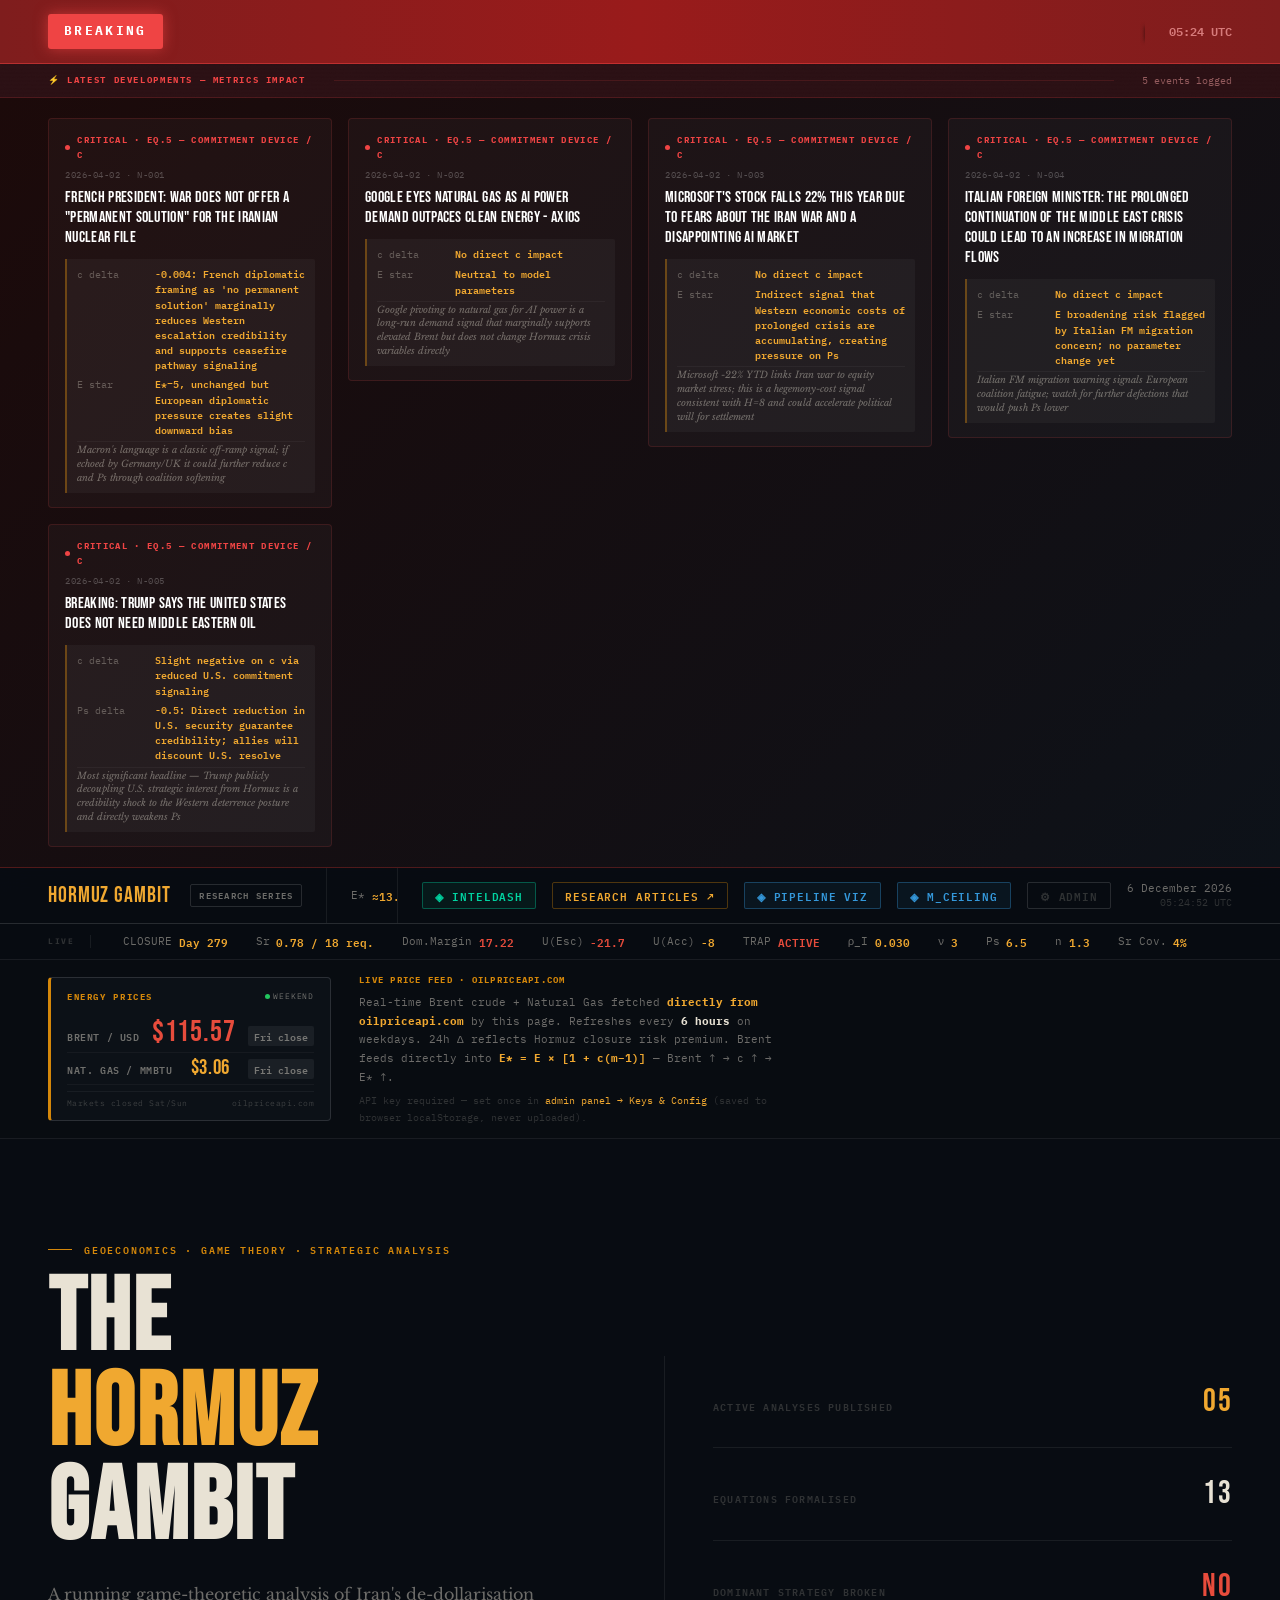
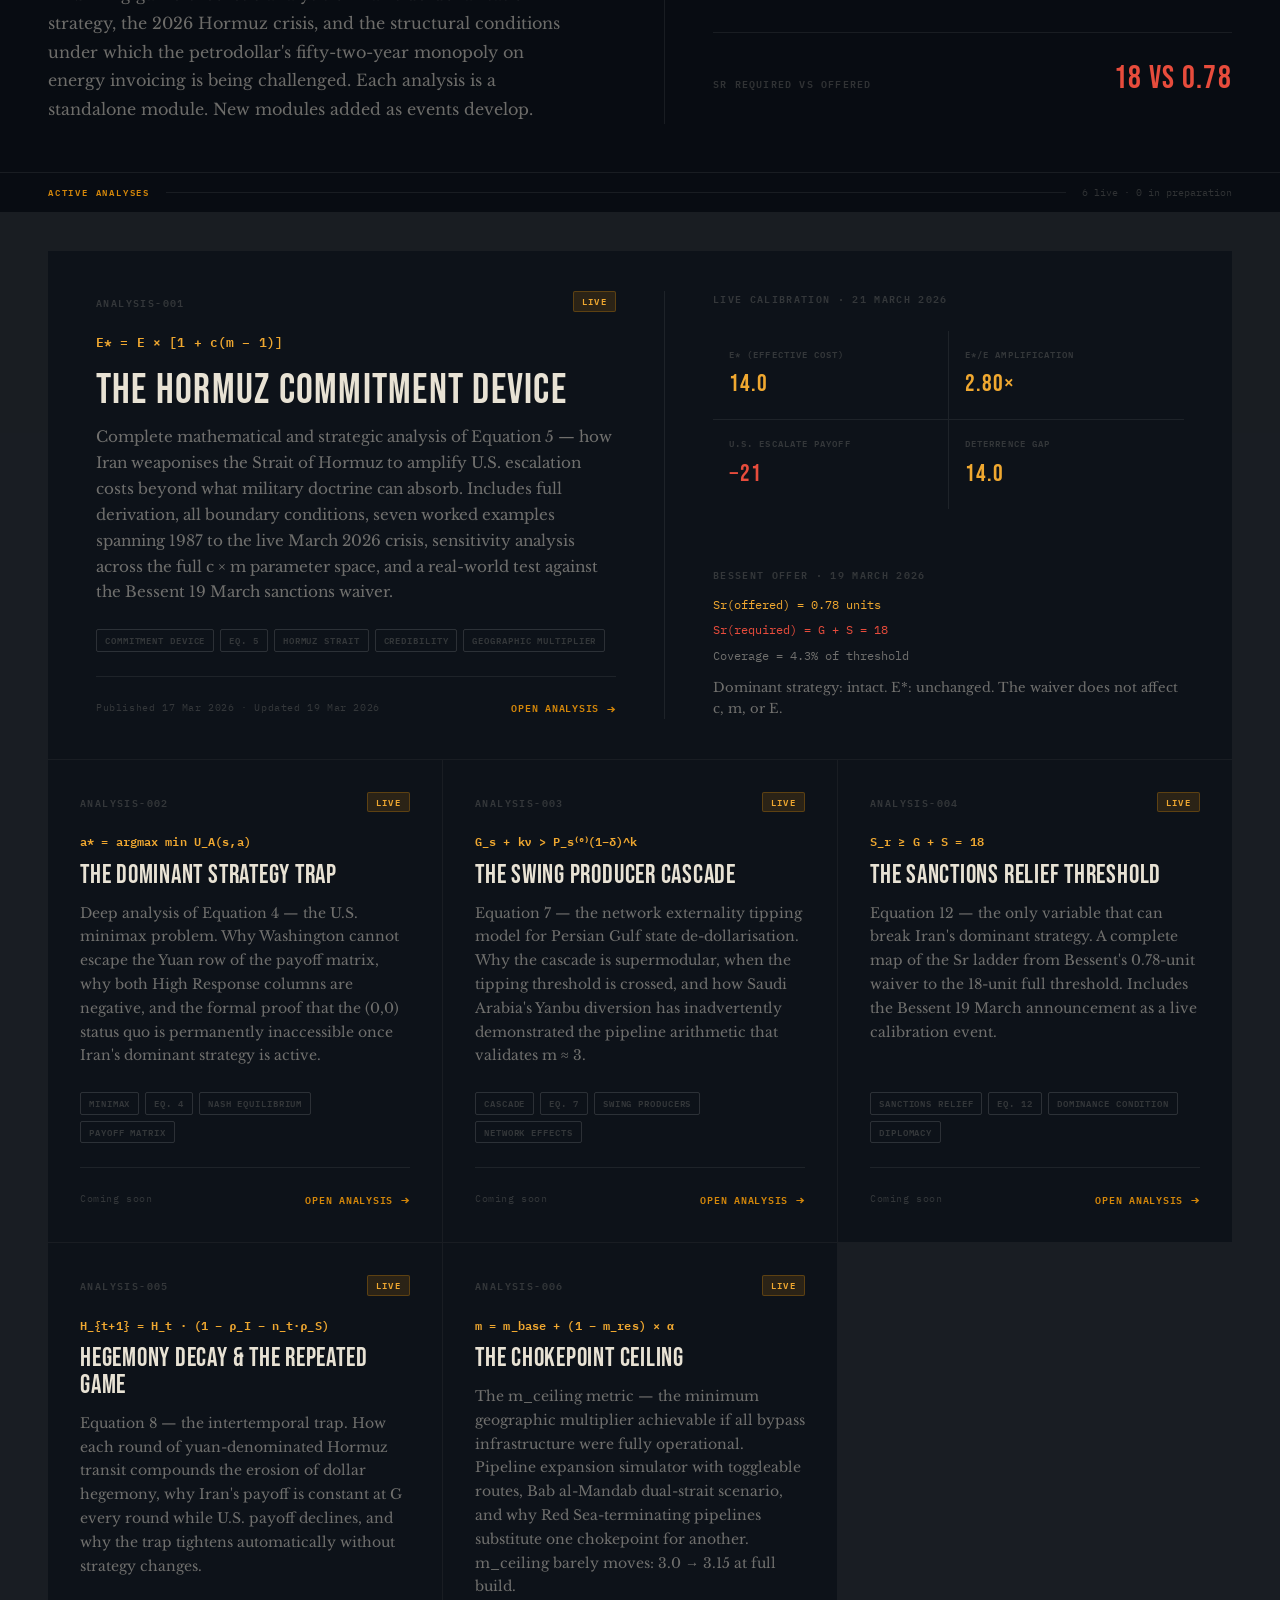
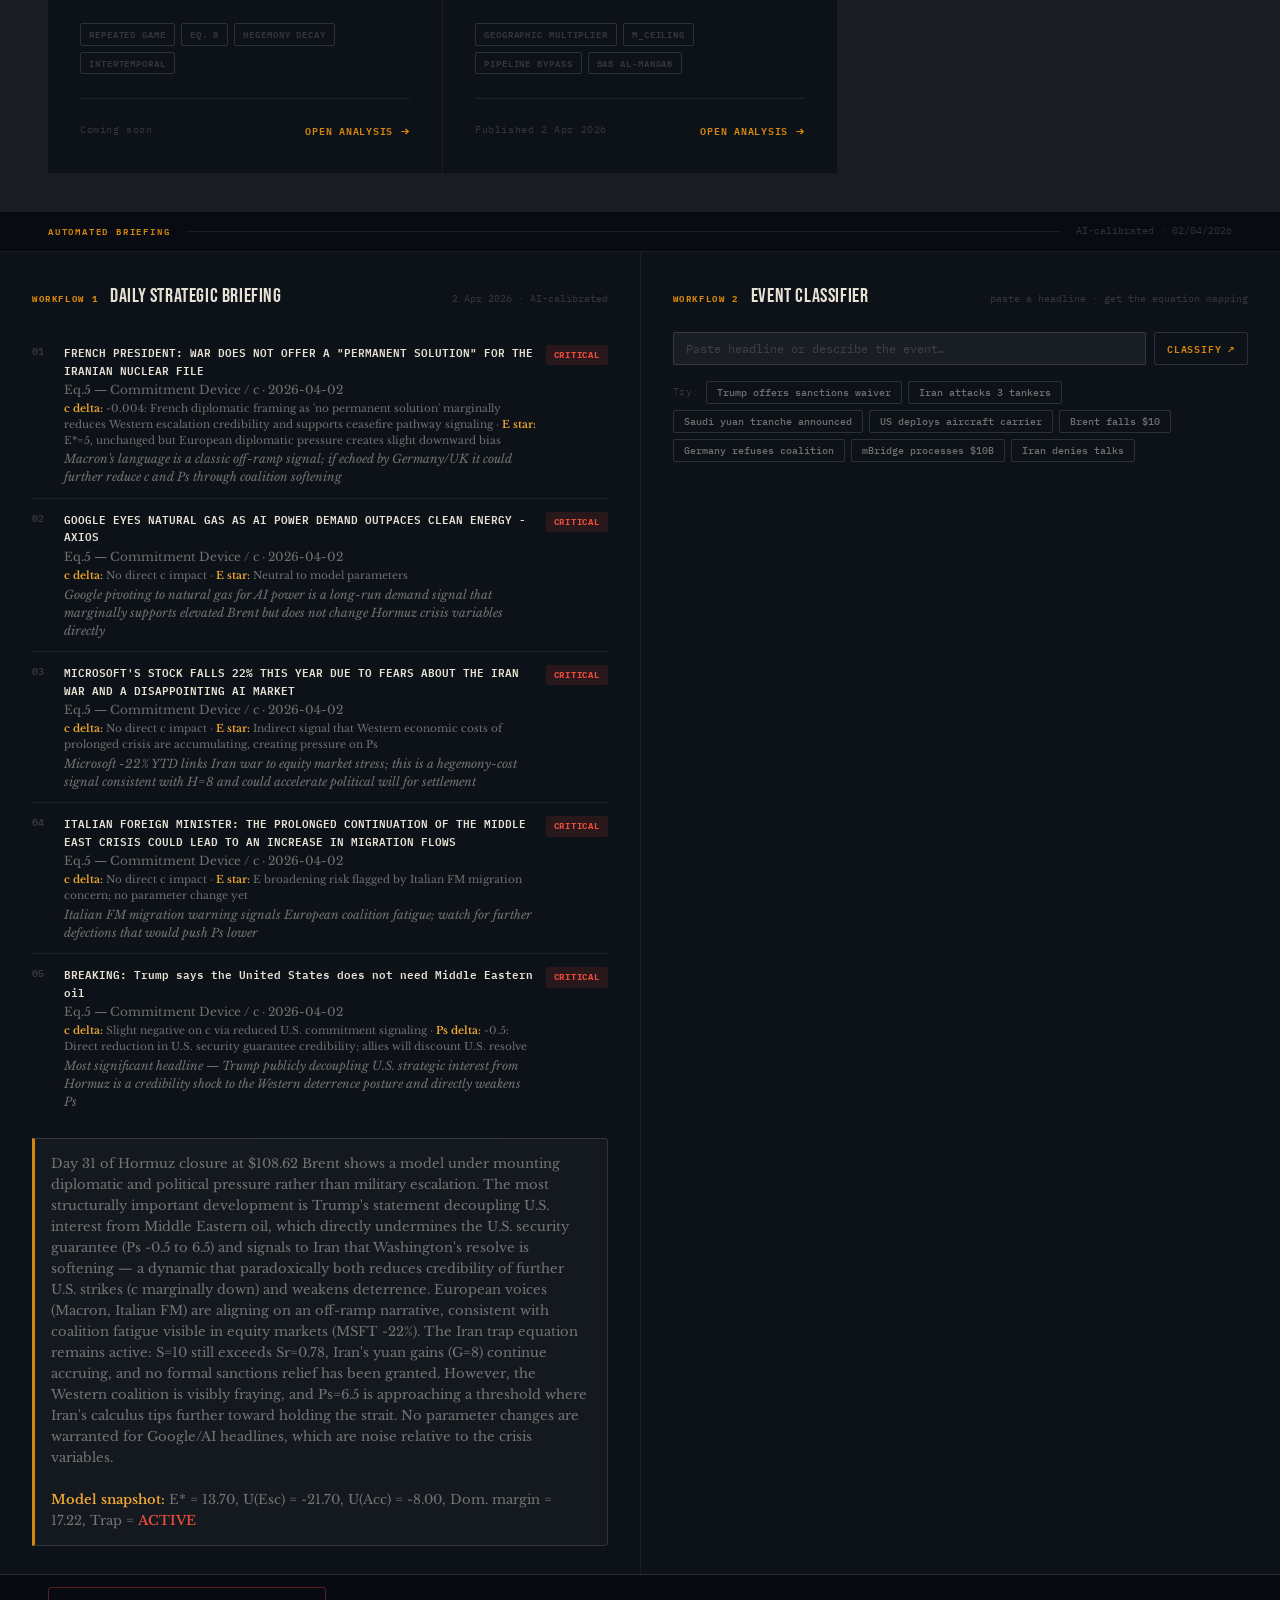
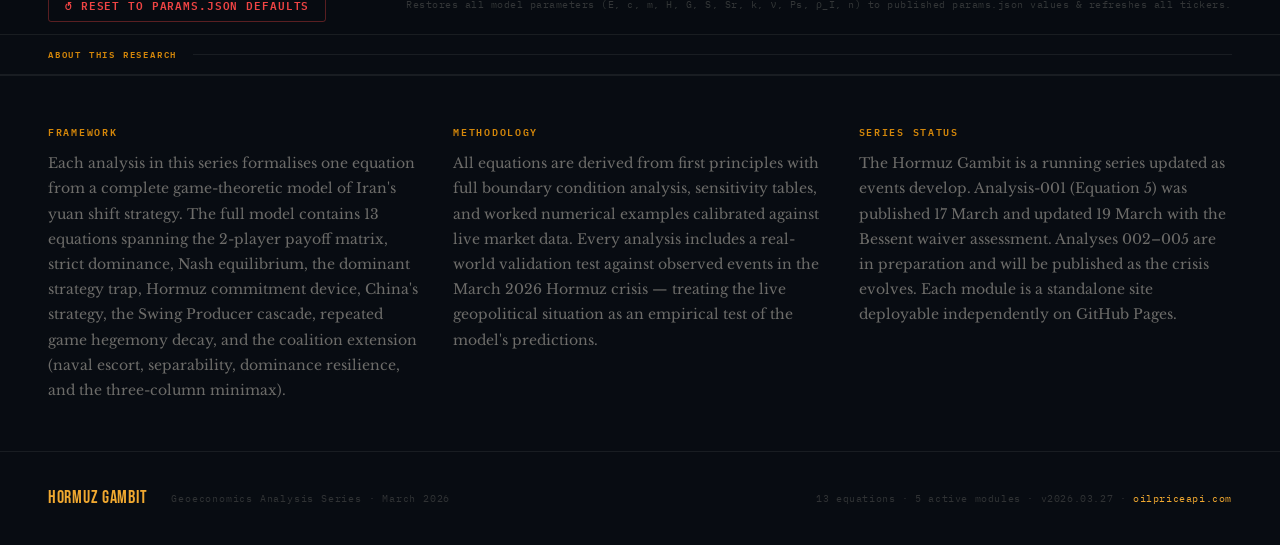
==== commit 4d18c264: "Add files via upload" ====
--- a/index.html
+++ b/index.html
@@ -960,6 +960,12 @@
     </a>
     <a href="https://persian-gulf.medium.com/" target="_blank" rel="noopener" class="h-research-link">
       Research Articles ↗
+    </a>
+    <a href="hormuz_gambit_viz.html" class="h-research-link" style="background:rgba(52,152,219,0.07);border-color:rgba(52,152,219,0.35);color:var(--blue-l);" title="Gulf Pipeline & m_ceiling Assessment">
+      ◈ Pipeline Viz
+    </a>
+    <a href="m_ceiling/index.html" class="h-research-link" style="background:rgba(52,152,219,0.07);border-color:rgba(52,152,219,0.35);color:var(--blue-l);" title="m_ceiling Geographic Multiplier Simulator">
+      ◈ m_ceiling
     </a>
     <a href="admin.html" class="h-admin-btn" title="Admin Panel — API Keys &amp; Configuration">
       ⚙ Admin
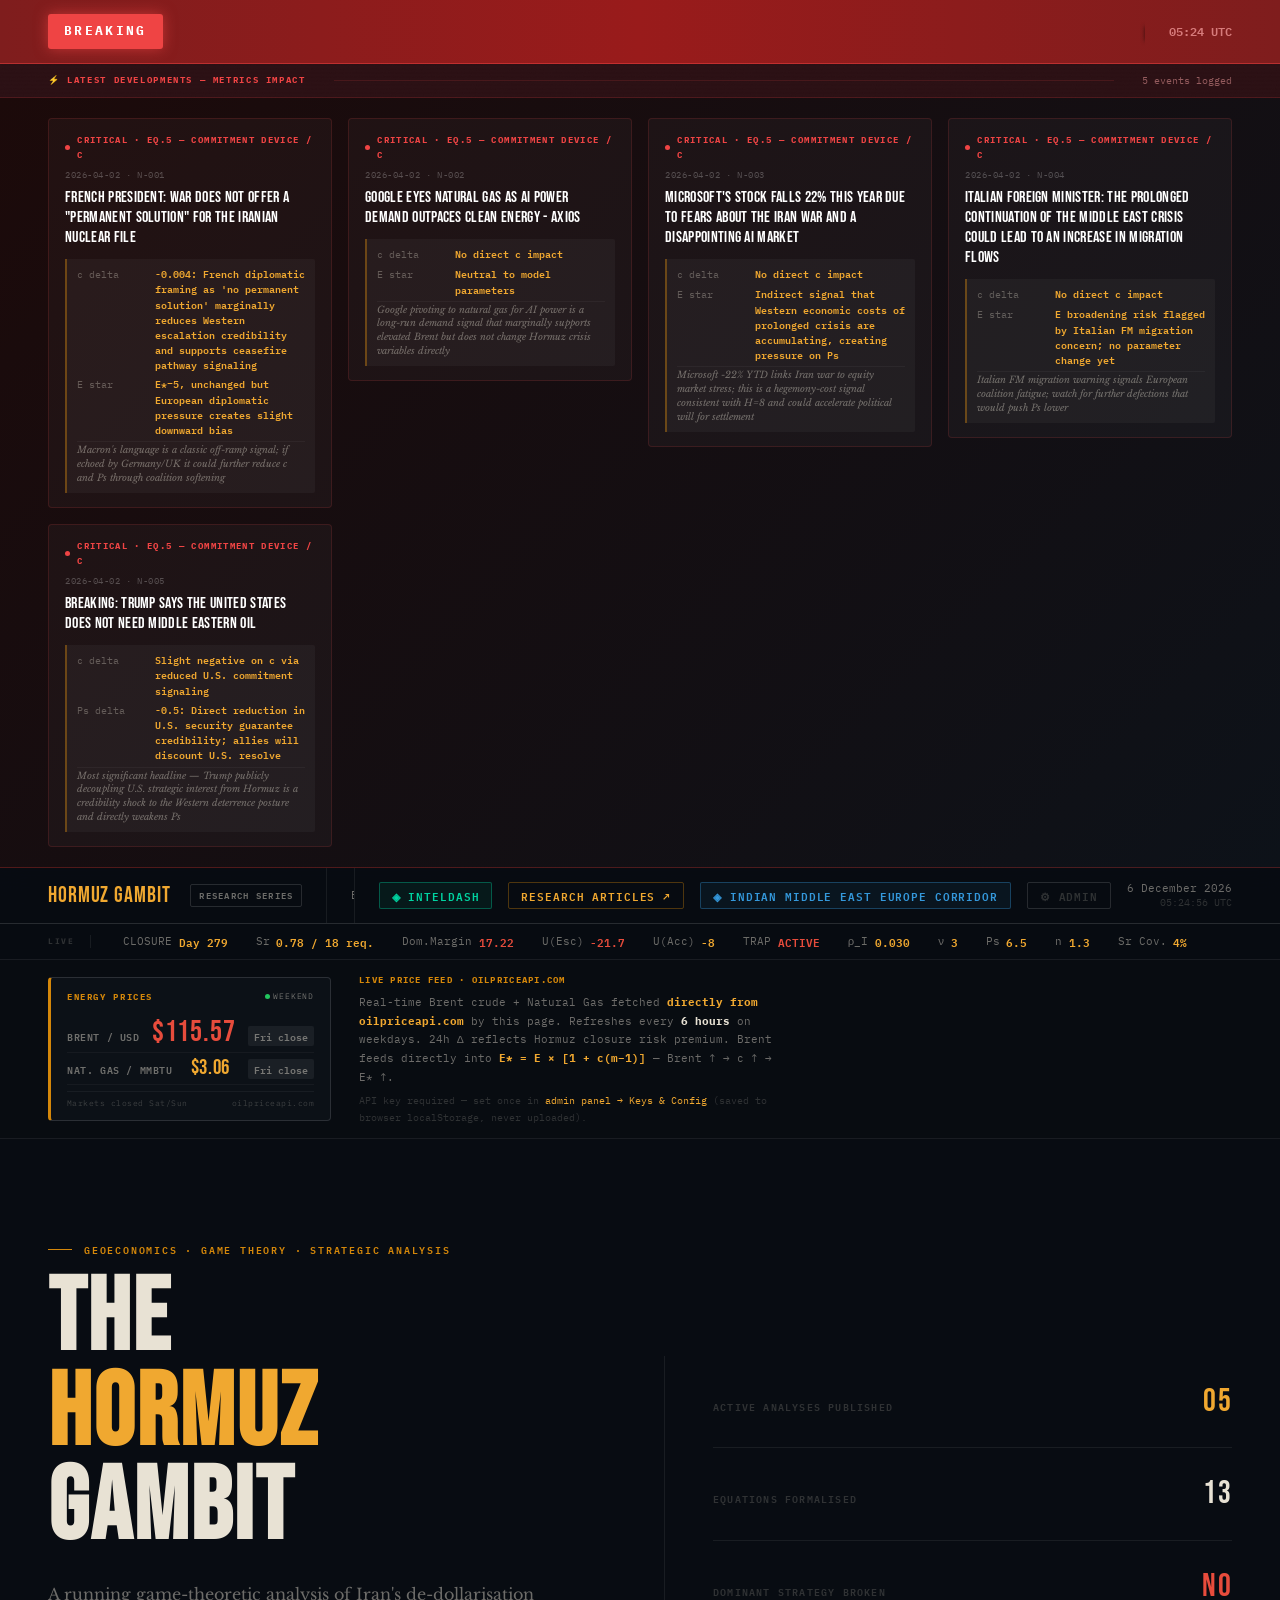
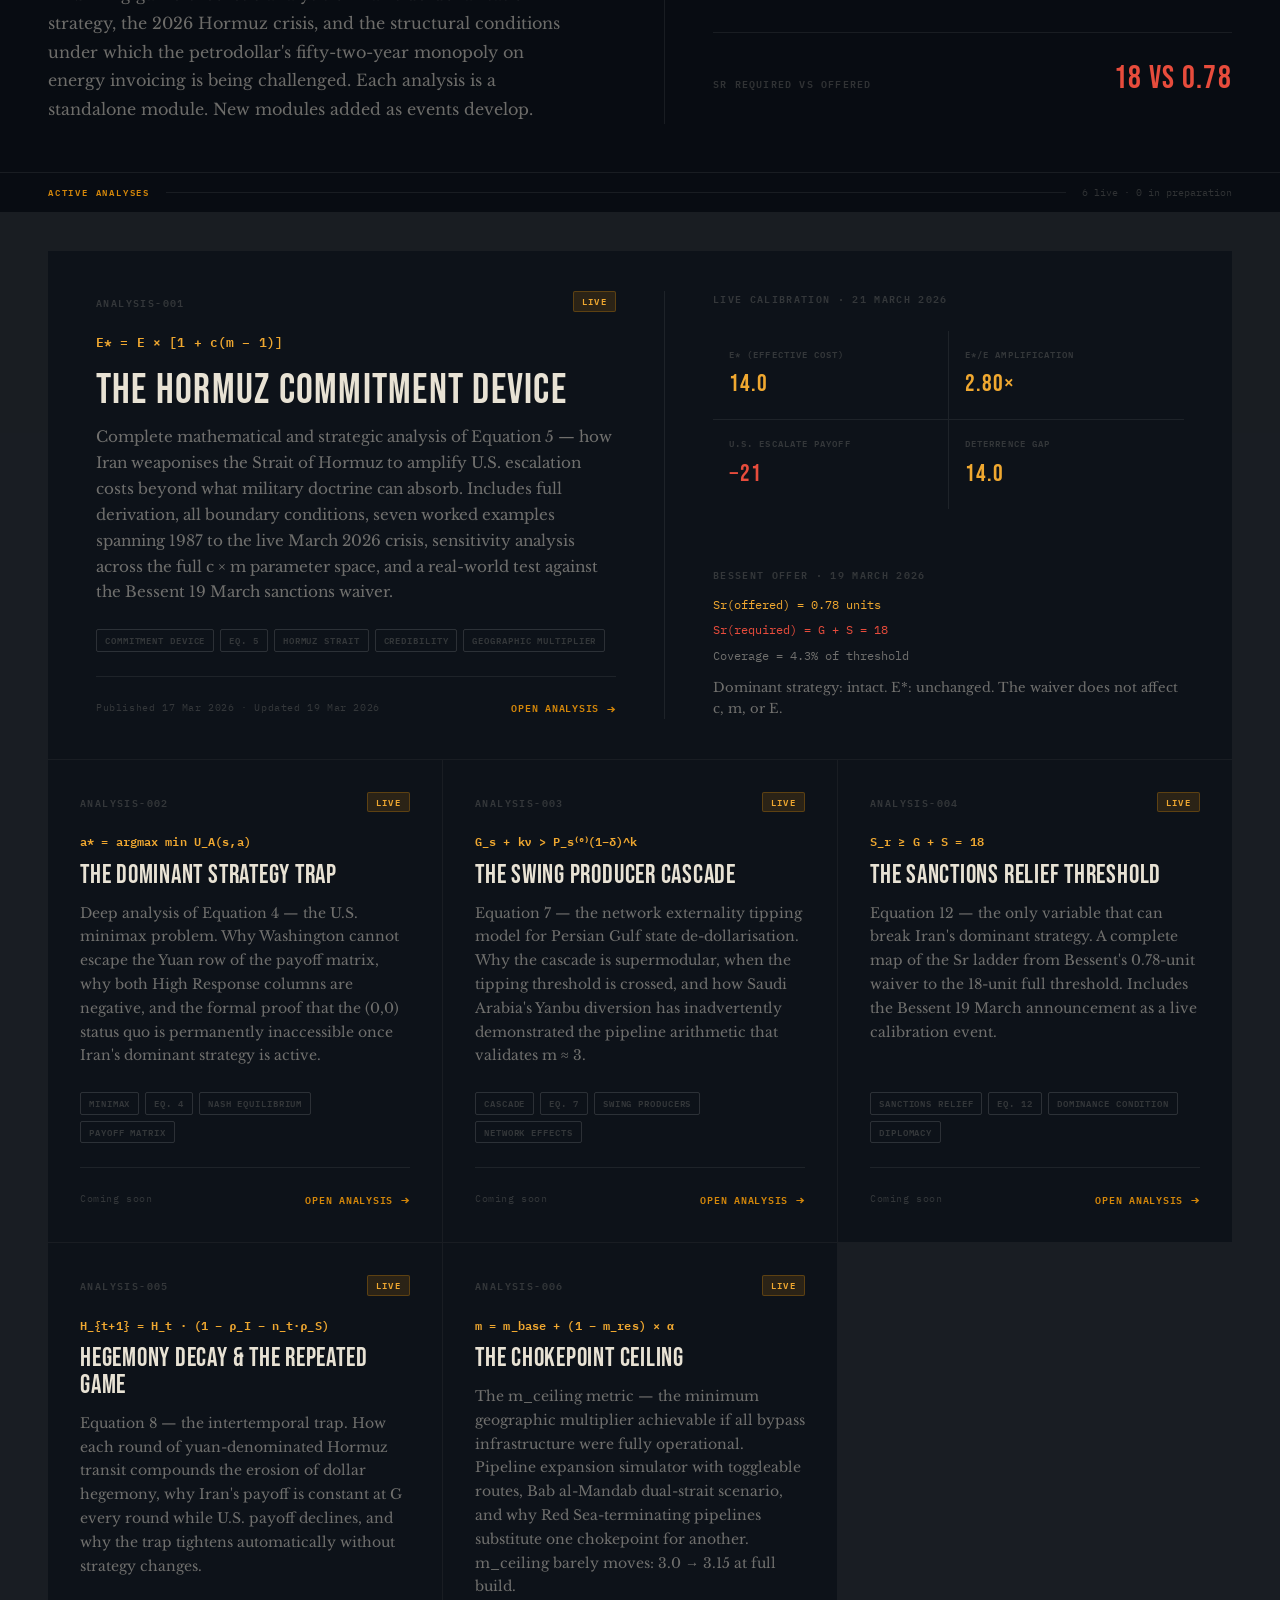
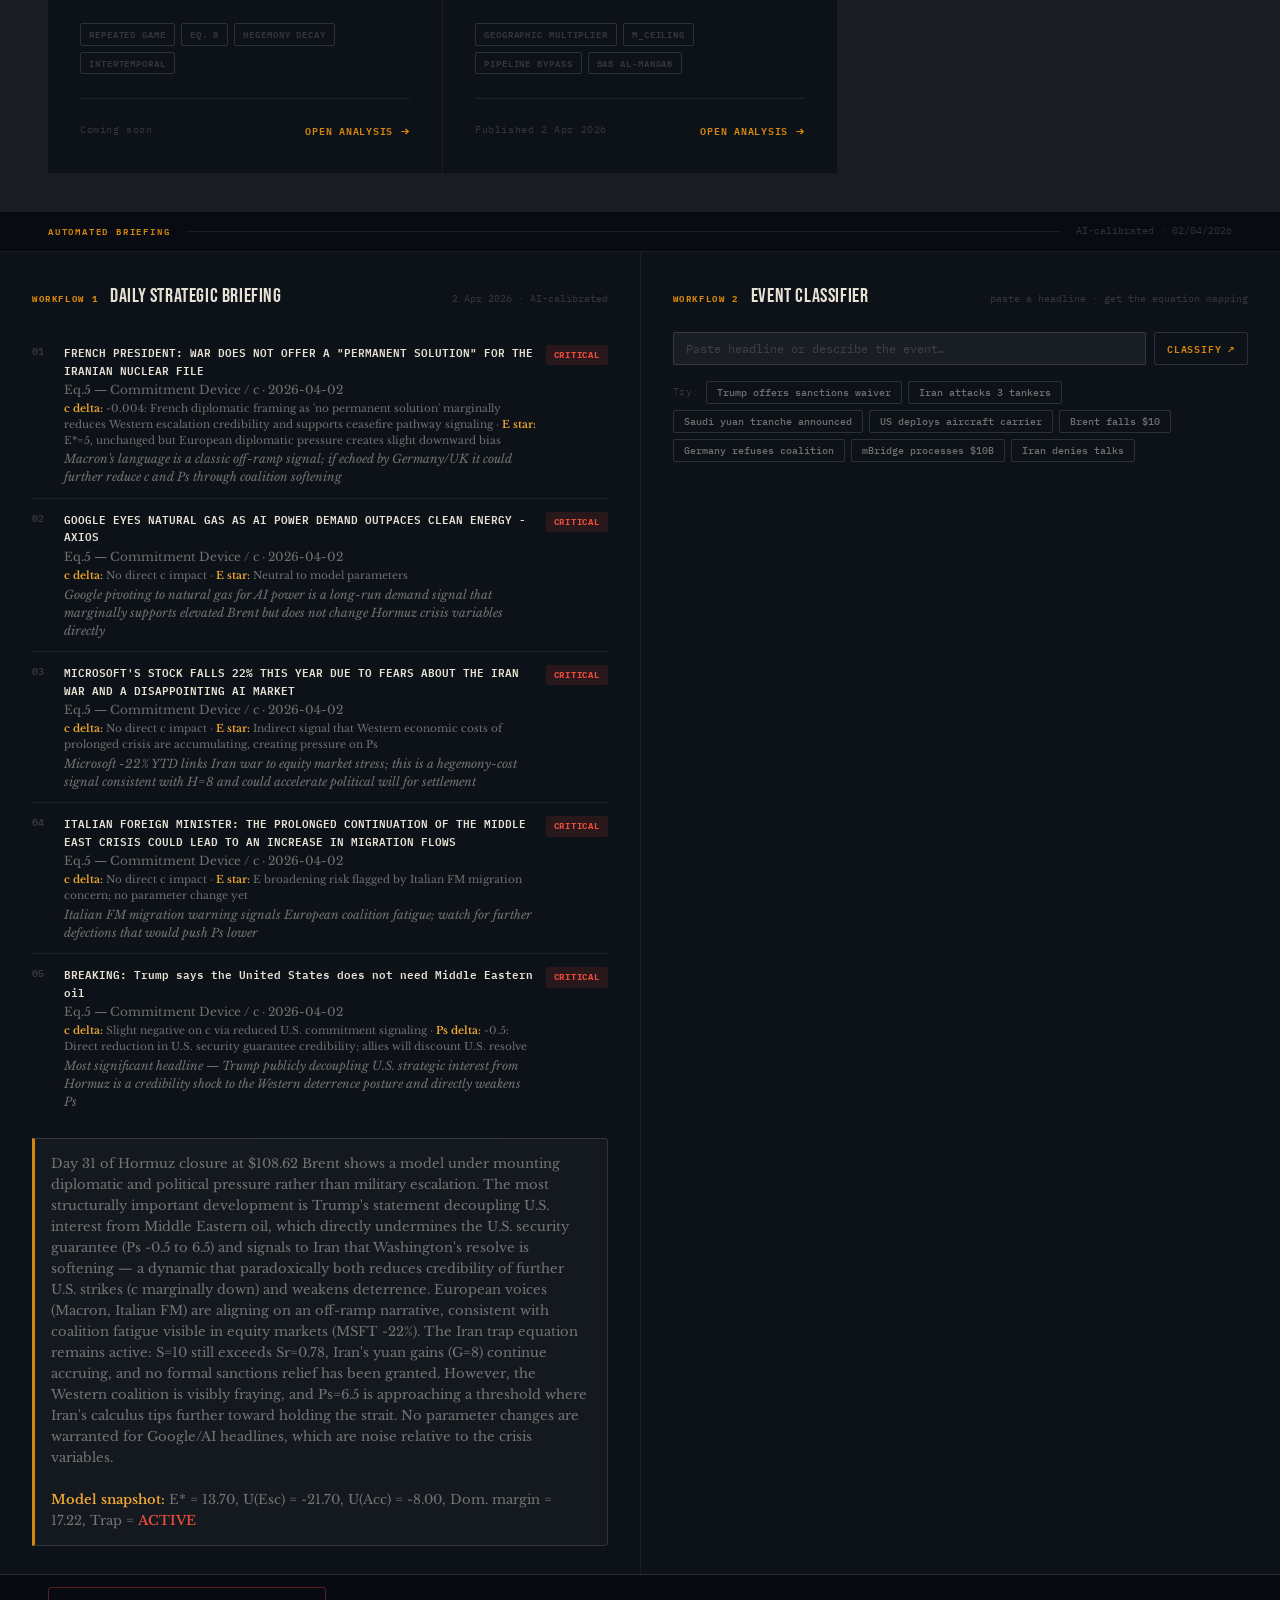
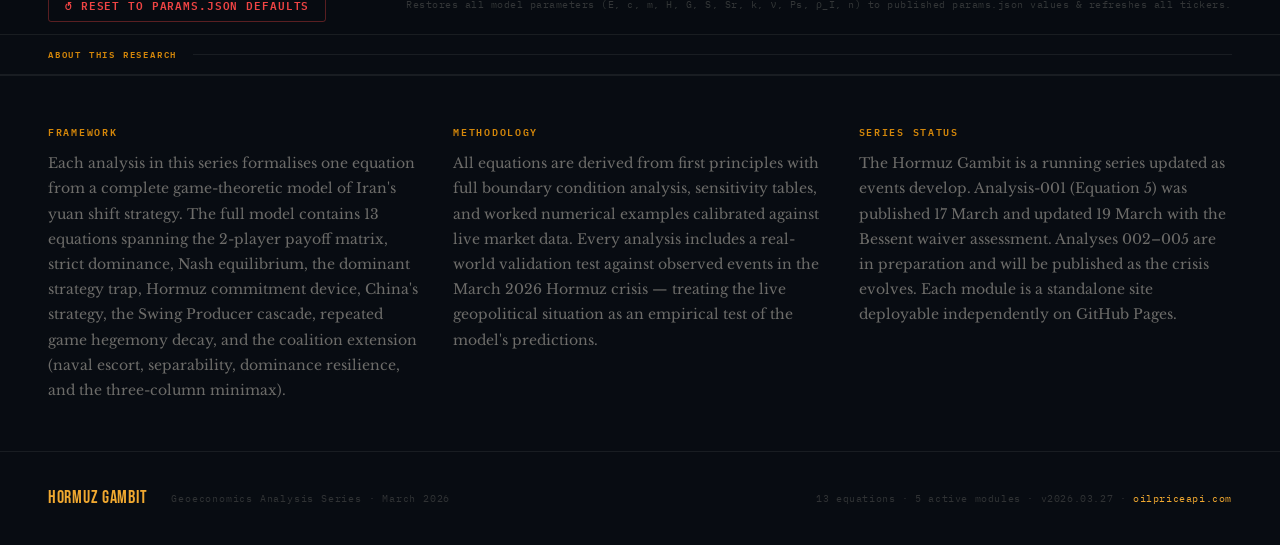
==== commit b513c4f7: "Add files via upload" ====
--- a/index.html
+++ b/index.html
@@ -961,11 +961,8 @@
     <a href="https://persian-gulf.medium.com/" target="_blank" rel="noopener" class="h-research-link">
       Research Articles ↗
     </a>
-    <a href="hormuz_gambit_viz.html" class="h-research-link" style="background:rgba(52,152,219,0.07);border-color:rgba(52,152,219,0.35);color:var(--blue-l);" title="Gulf Pipeline & m_ceiling Assessment">
-      ◈ Pipeline Viz
-    </a>
-    <a href="m_ceiling/index.html" class="h-research-link" style="background:rgba(52,152,219,0.07);border-color:rgba(52,152,219,0.35);color:var(--blue-l);" title="m_ceiling Geographic Multiplier Simulator">
-      ◈ m_ceiling
+    <a href="hormuz_gambit_viz.html" class="h-research-link" style="background:rgba(52,152,219,0.07);border-color:rgba(52,152,219,0.35);color:var(--blue-l);" title="Indian Middle East Europe Corridor — Pipeline Assessment">
+      ◈ Indian Middle East Europe Corridor
     </a>
     <a href="admin.html" class="h-admin-btn" title="Admin Panel — API Keys &amp; Configuration">
       ⚙ Admin
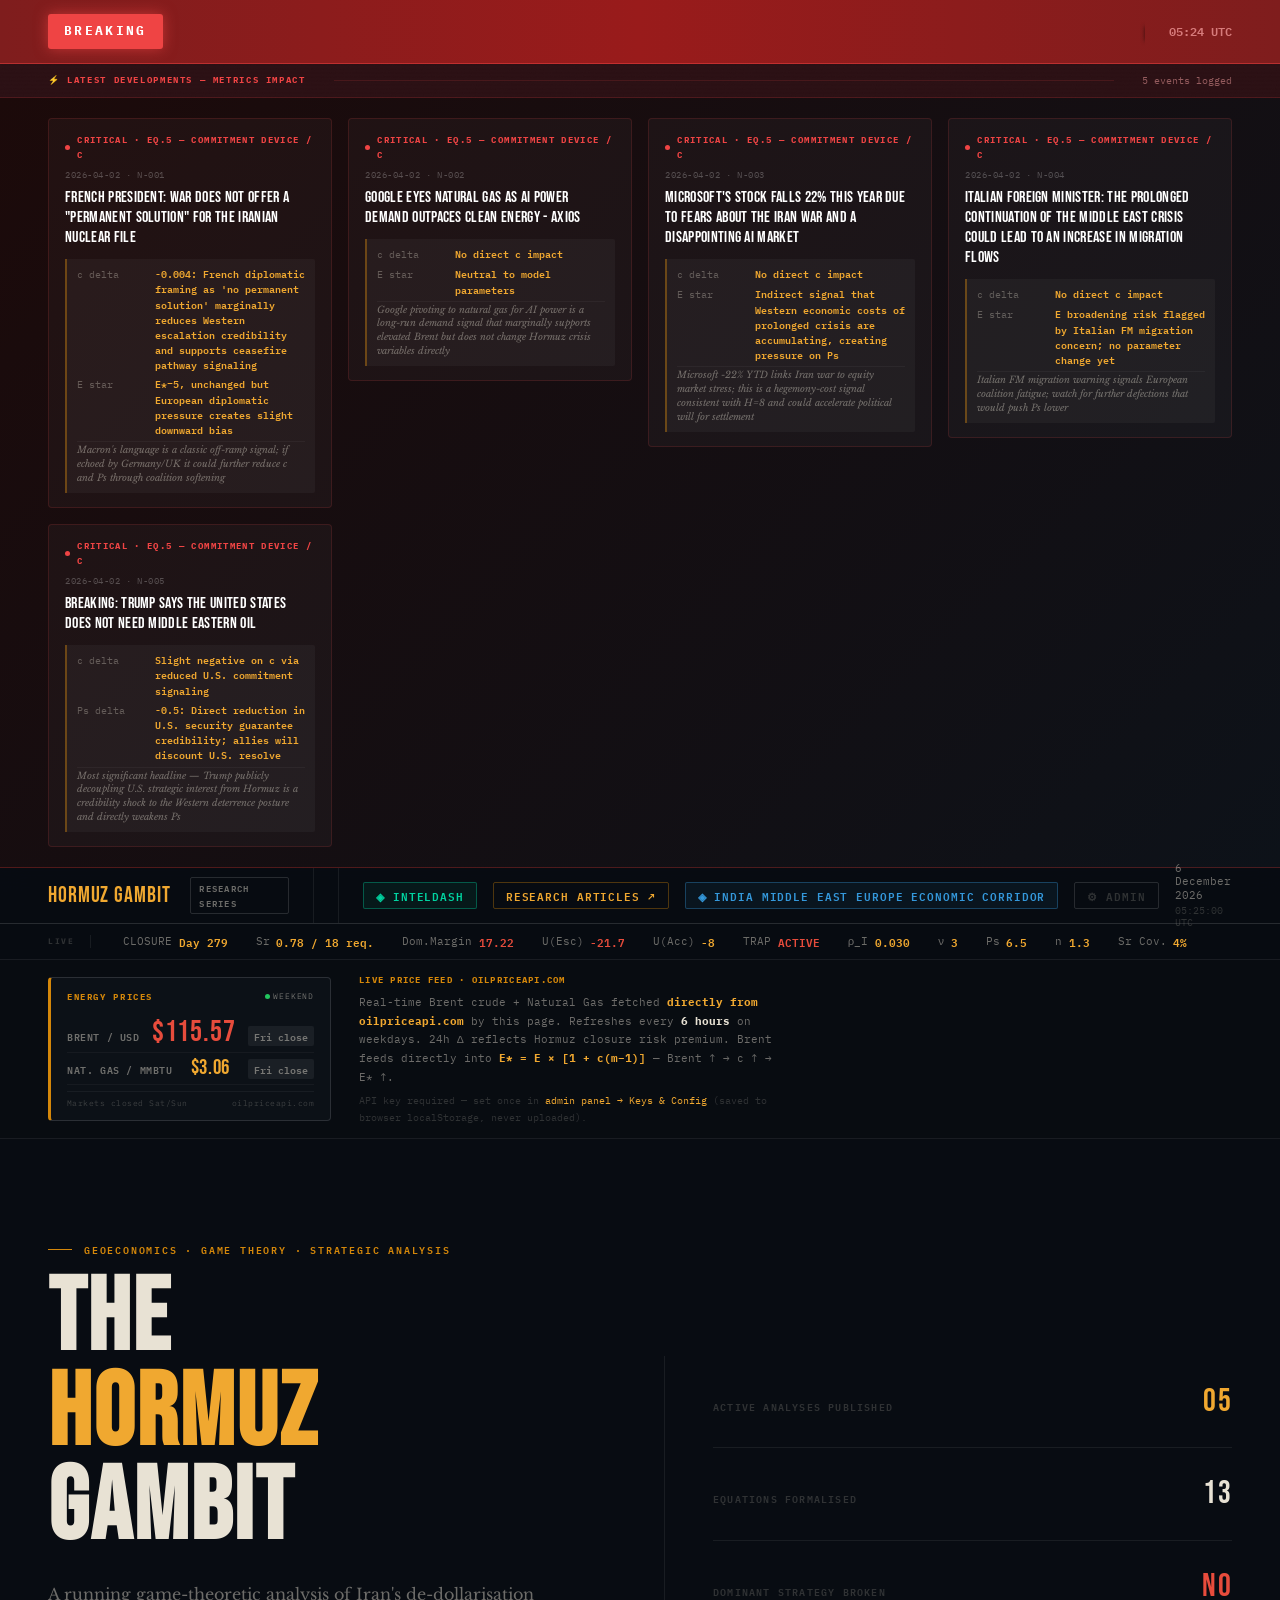
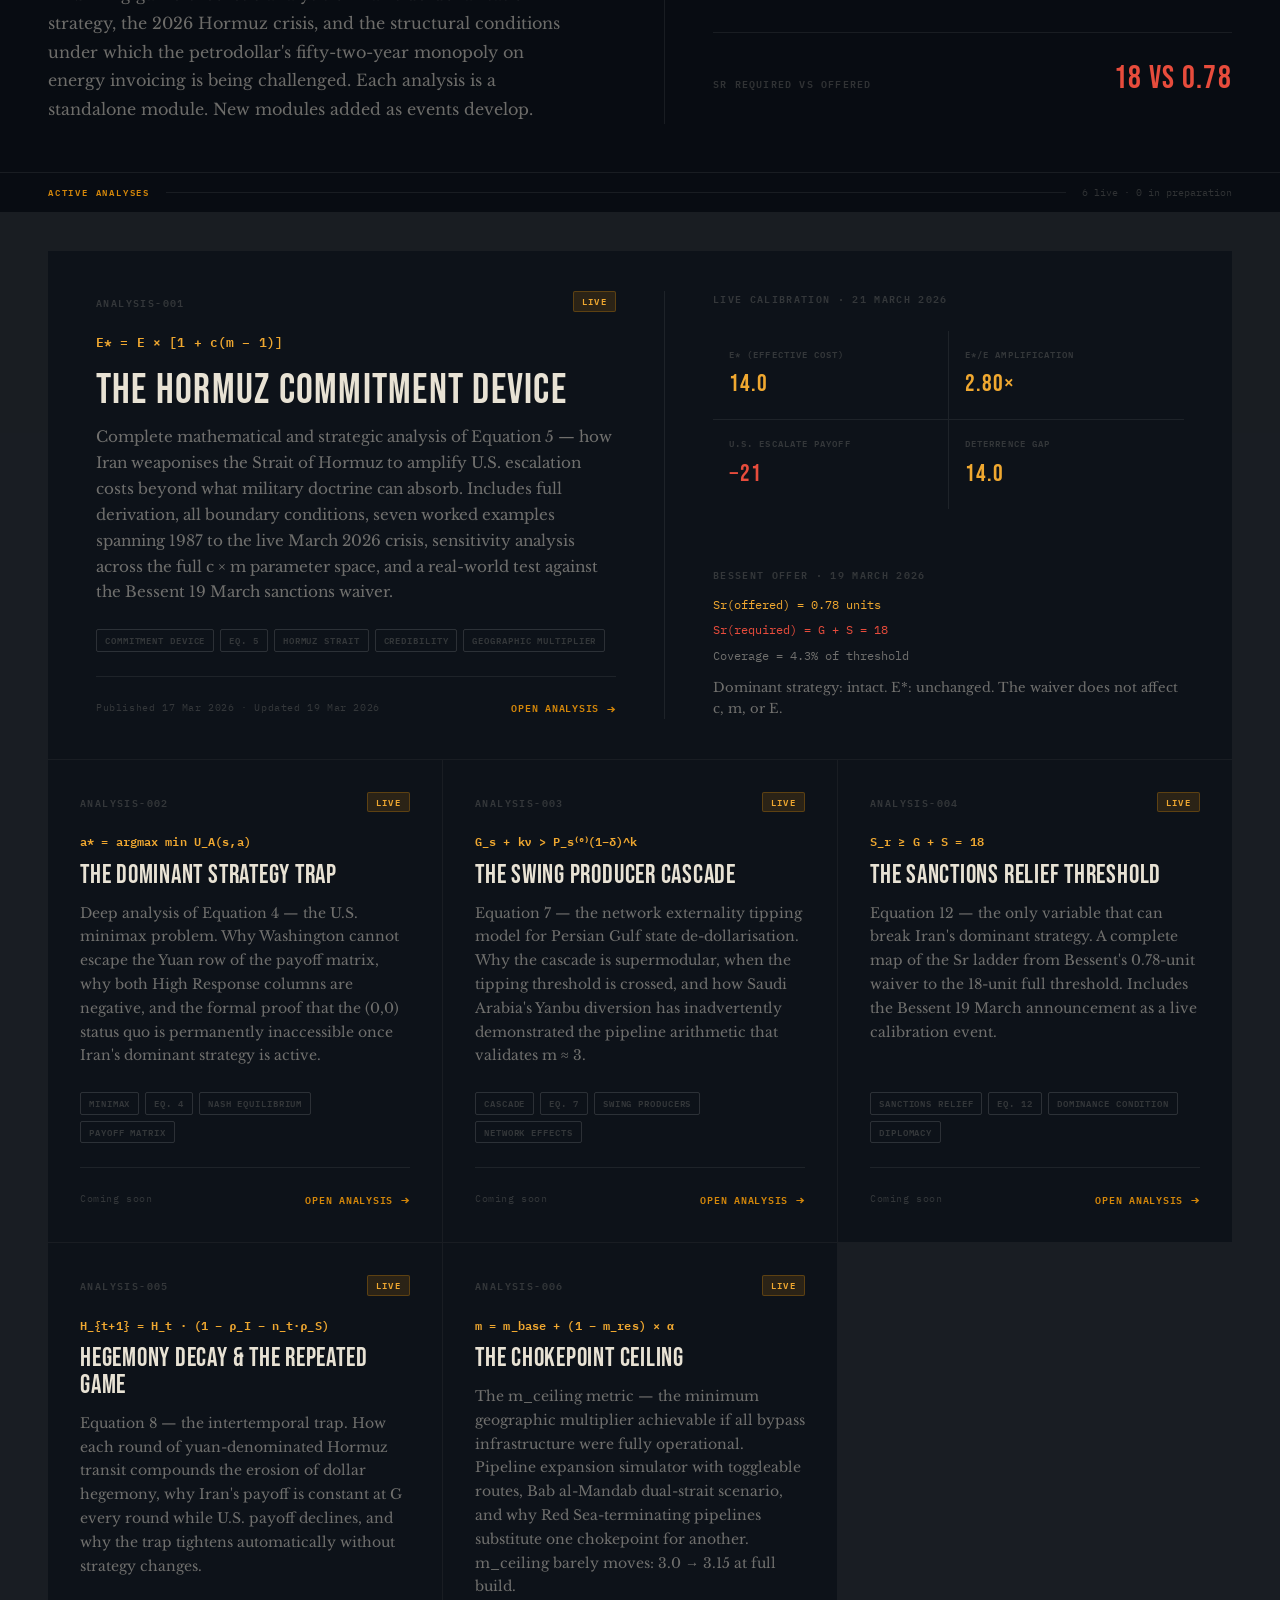
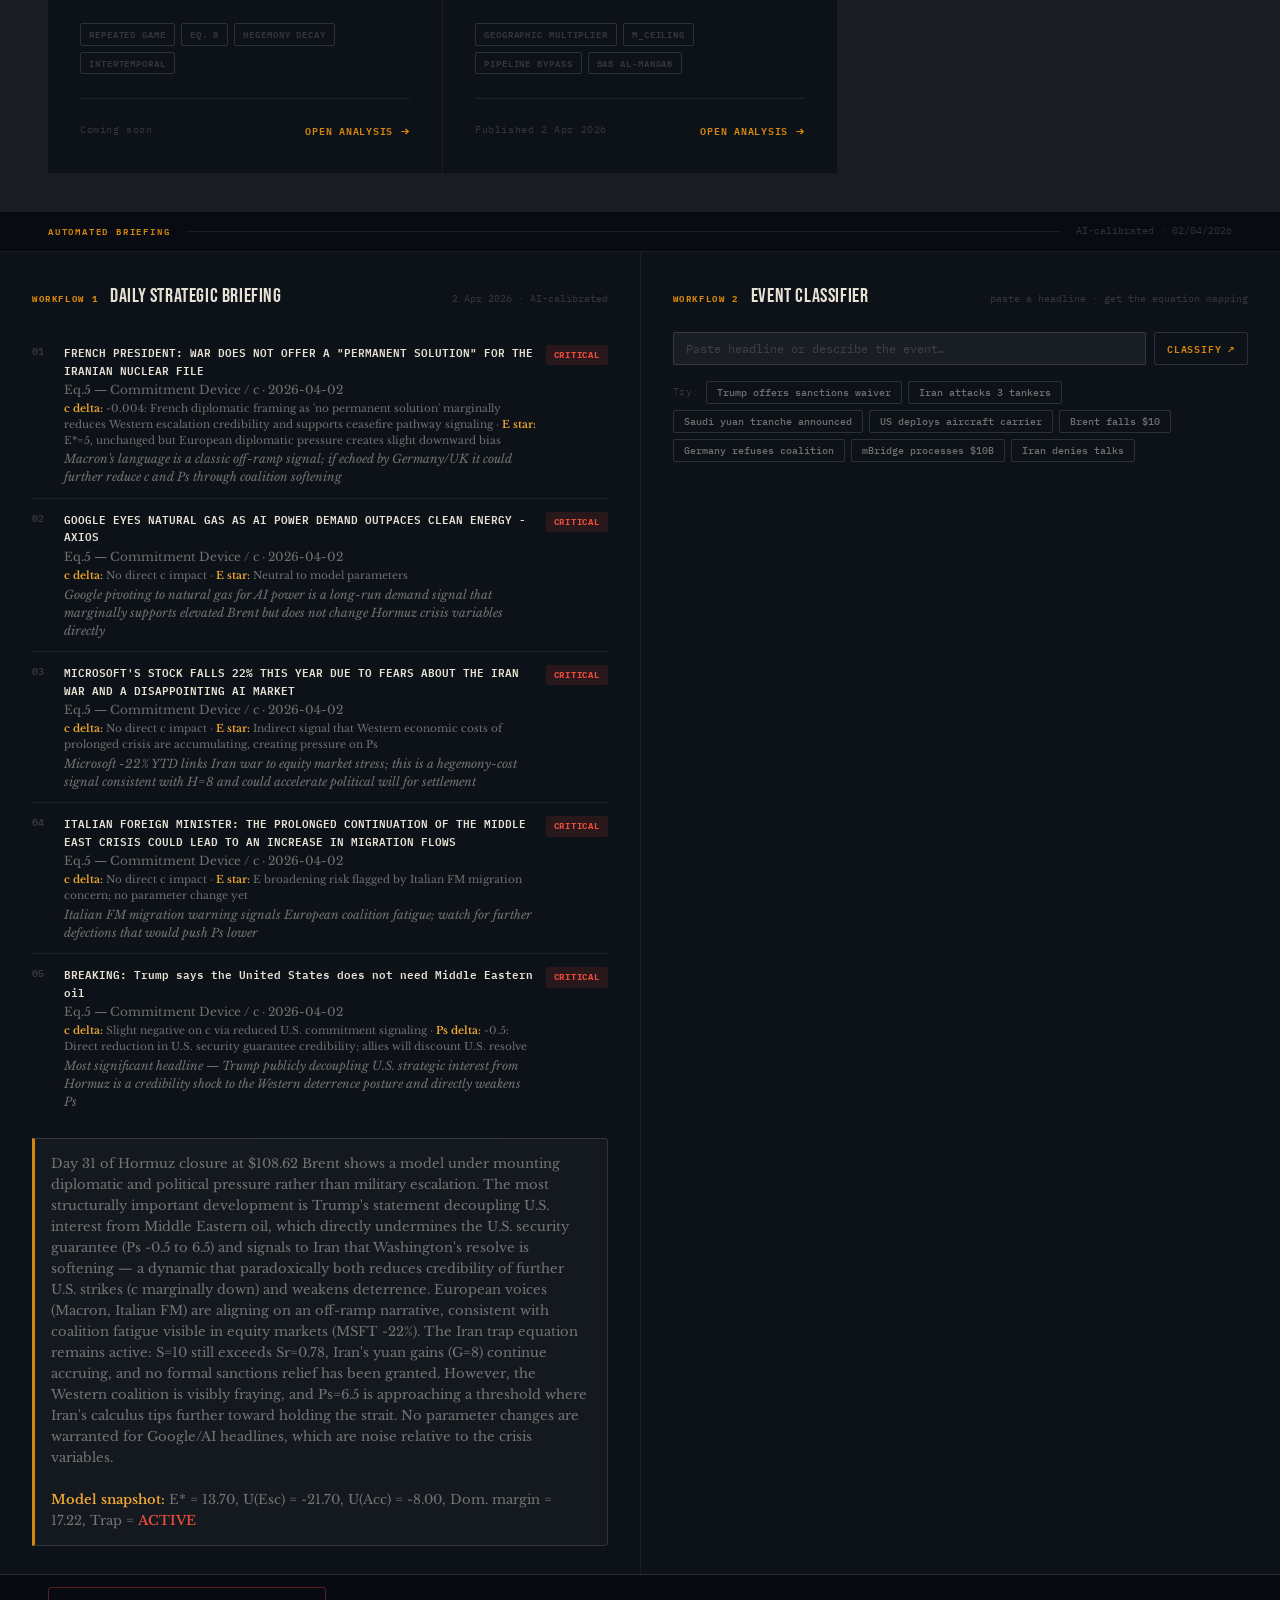
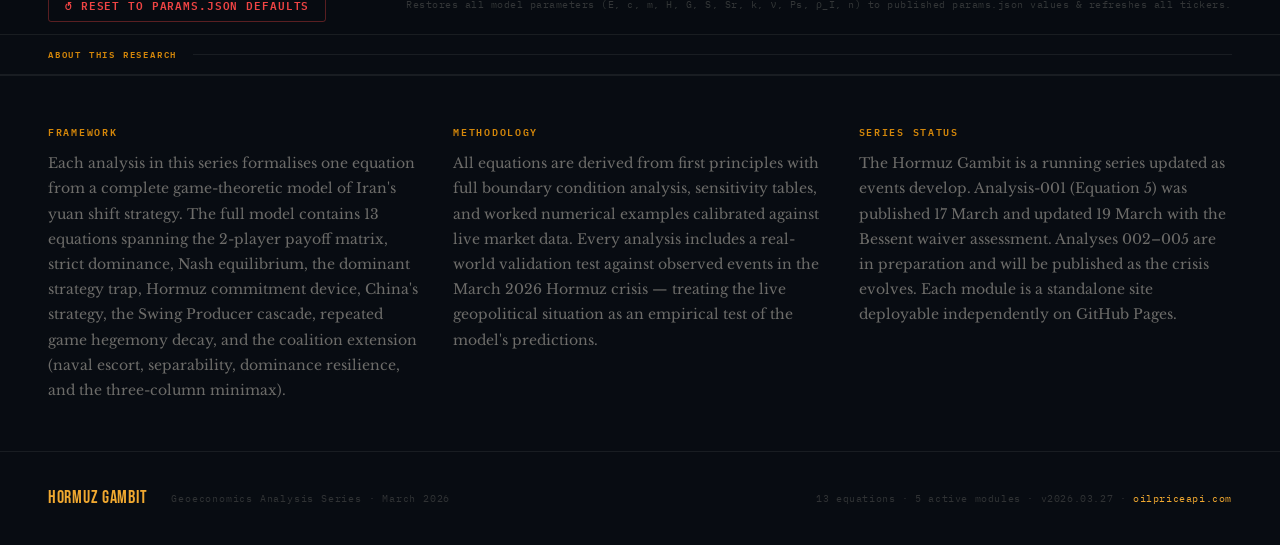
==== commit e202e657: "Add files via upload" ====
--- a/index.html
+++ b/index.html
@@ -962,7 +962,7 @@
       Research Articles ↗
     </a>
     <a href="hormuz_gambit_viz.html" class="h-research-link" style="background:rgba(52,152,219,0.07);border-color:rgba(52,152,219,0.35);color:var(--blue-l);" title="Indian Middle East Europe Corridor — Pipeline Assessment">
-      ◈ Indian Middle East Europe Corridor
+      ◈ India Middle East Europe Economic Corridor
     </a>
     <a href="admin.html" class="h-admin-btn" title="Admin Panel — API Keys &amp; Configuration">
       ⚙ Admin
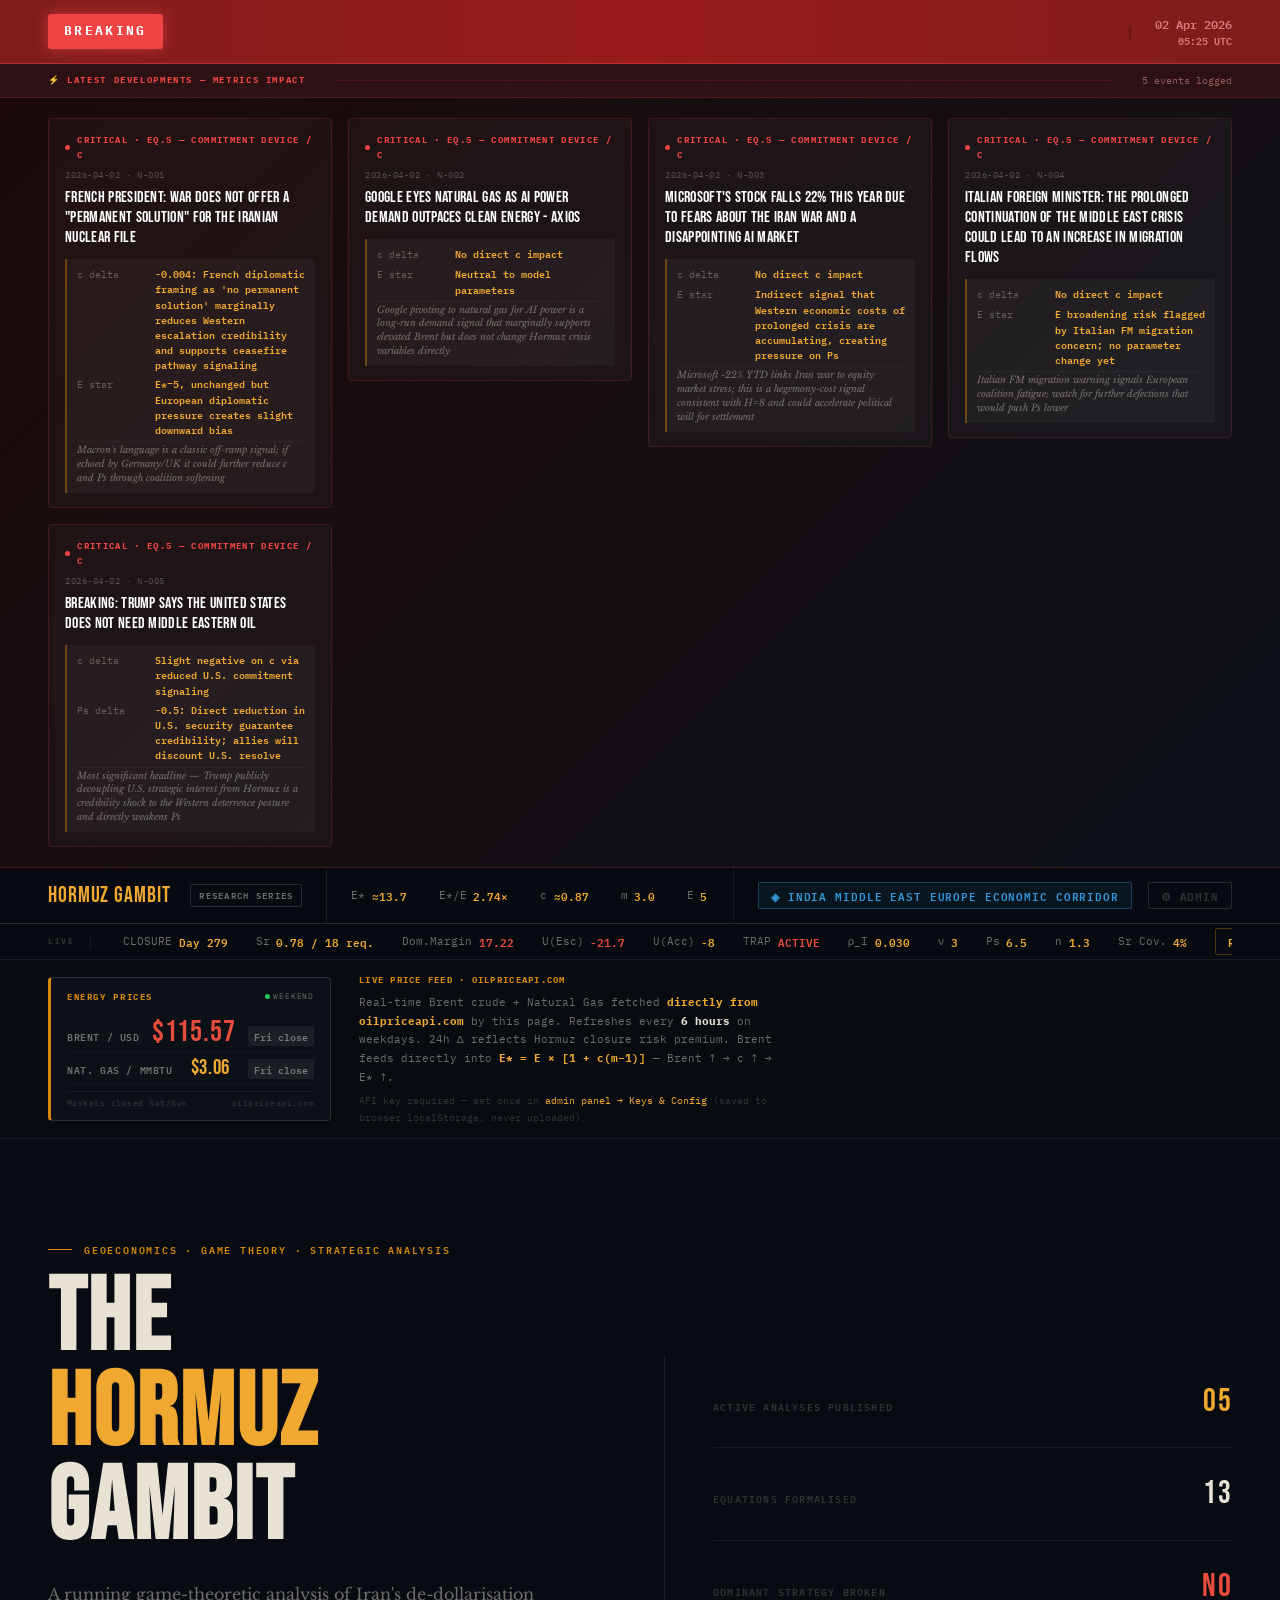
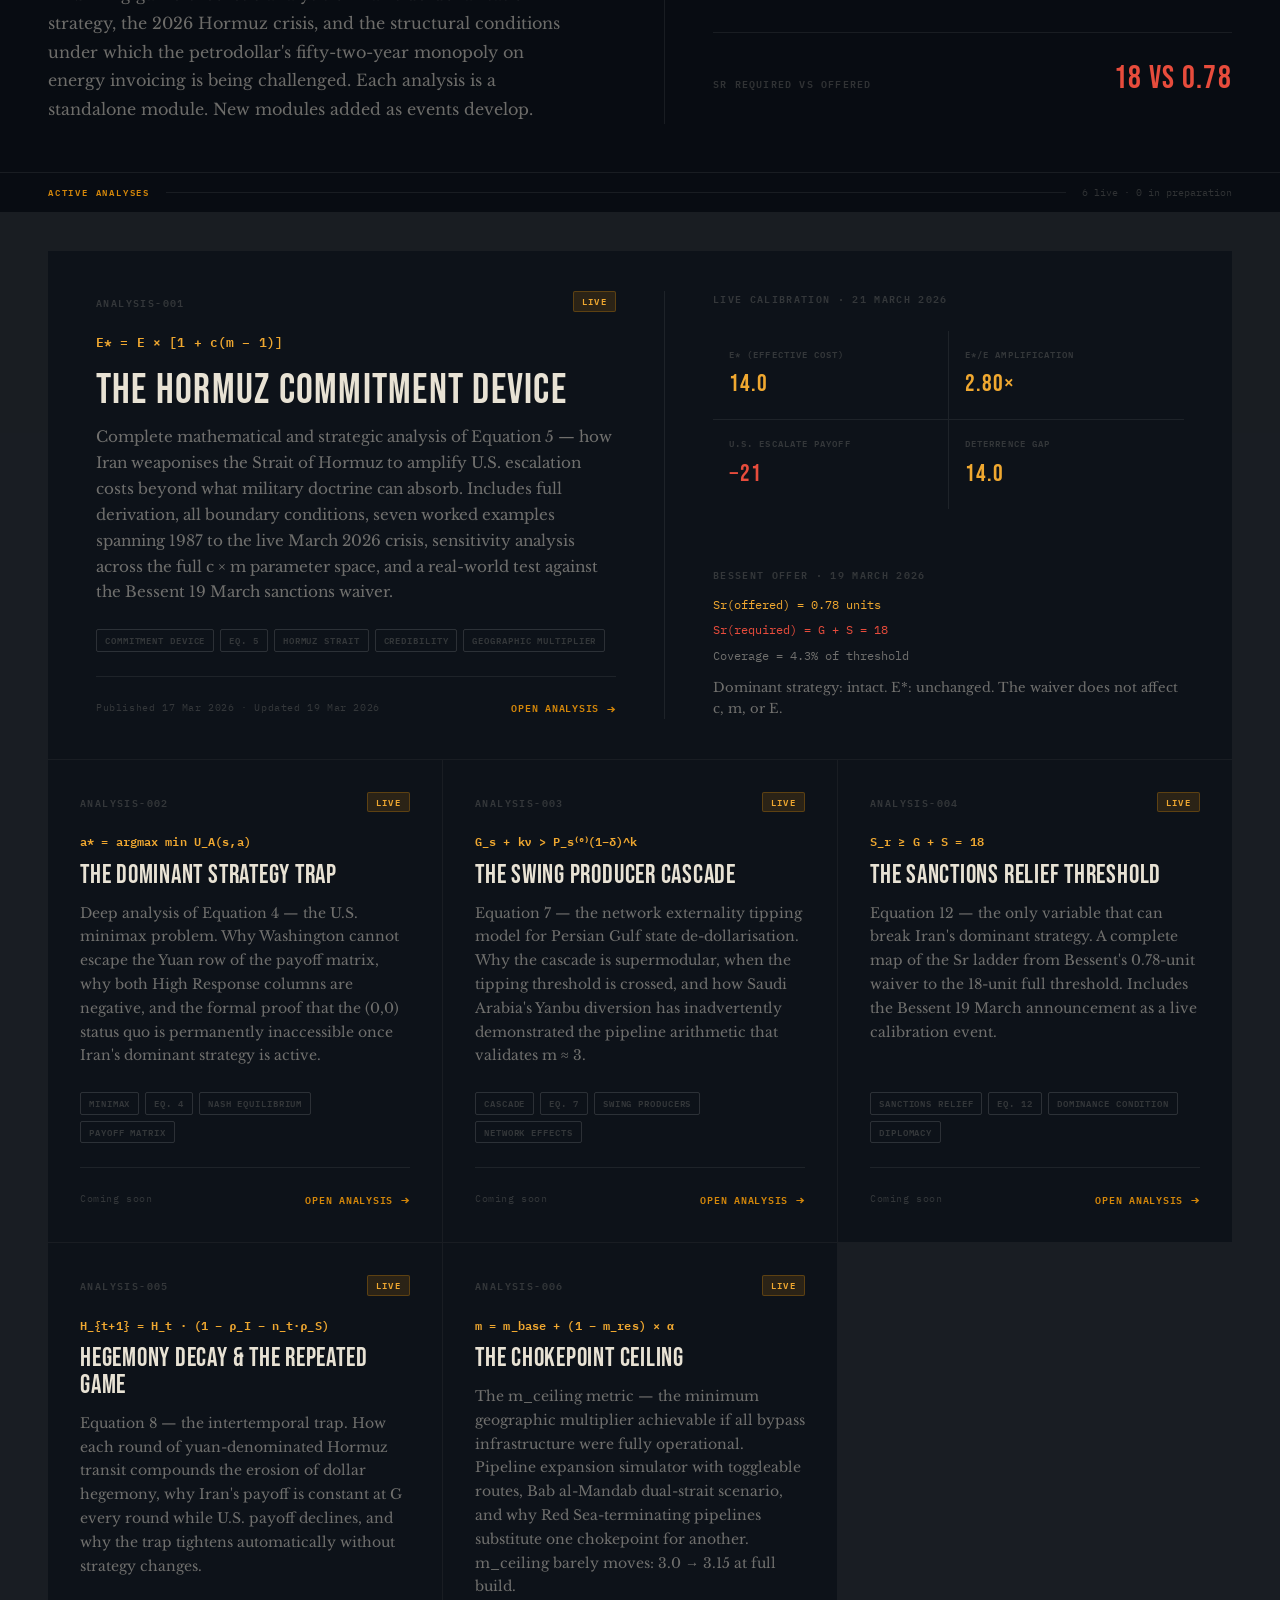
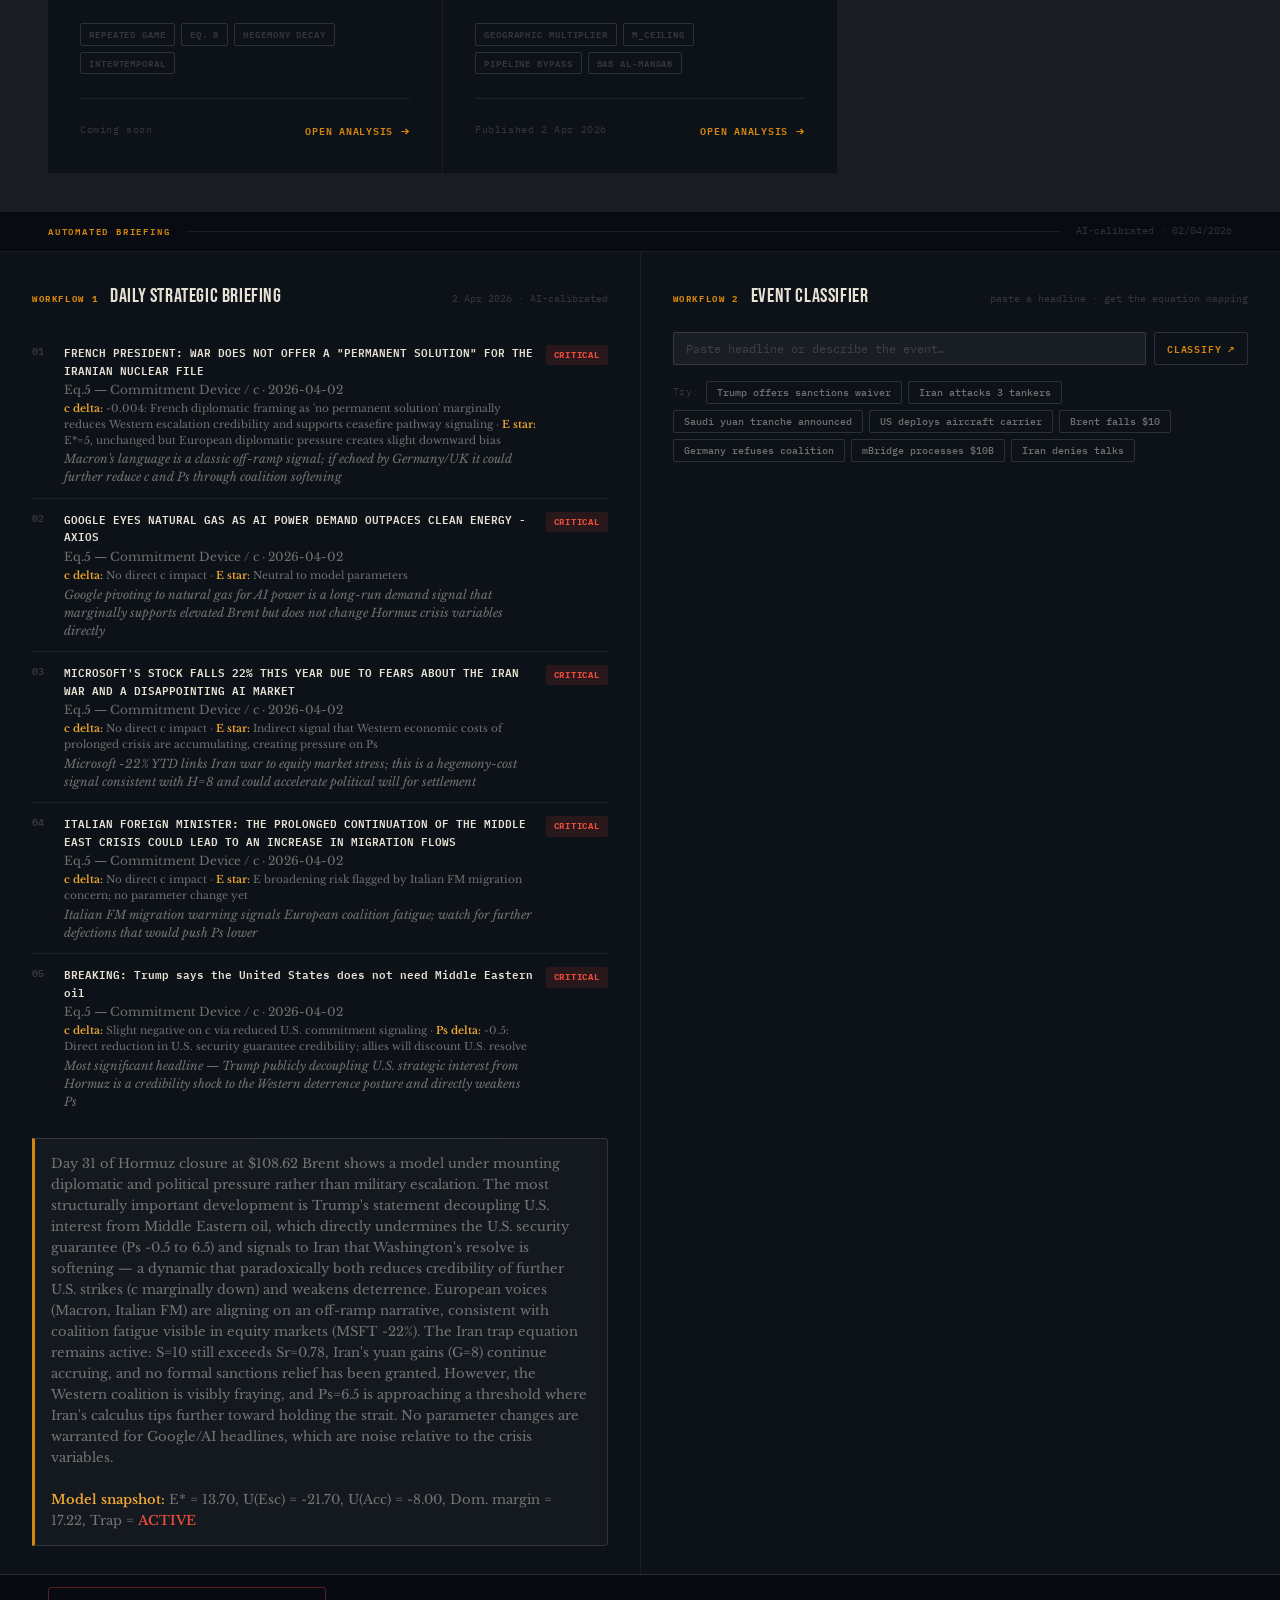
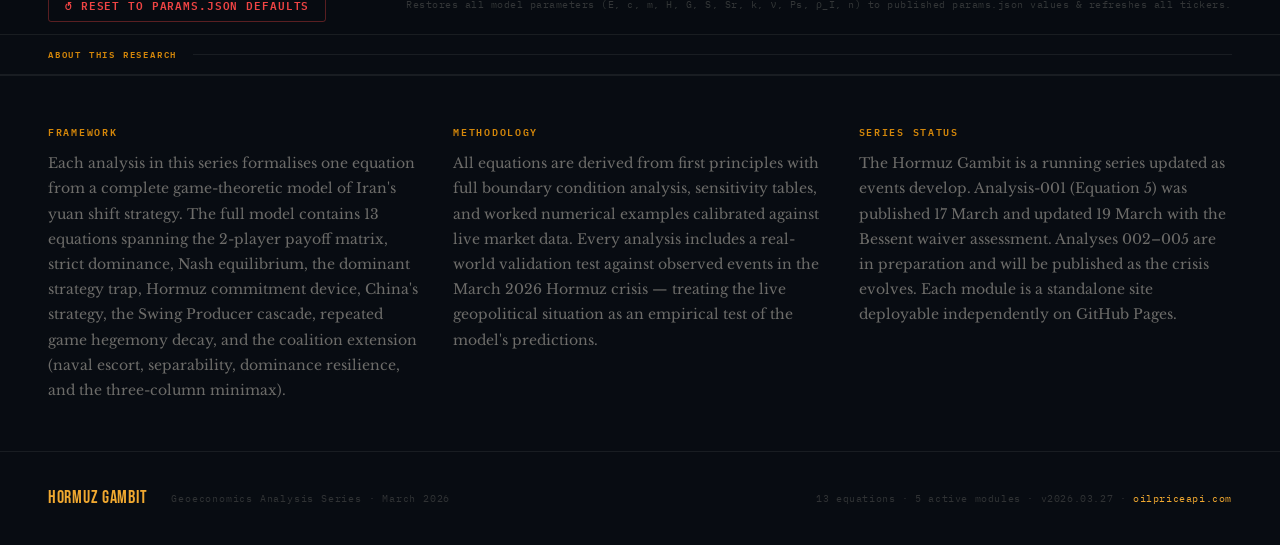
==== commit 2aebbd0f: "Add files via upload" ====
--- a/index.html
+++ b/index.html
@@ -920,7 +920,10 @@
       Loading latest intelligence…
     </span>
   </div>
-  <span class="bb-time" id="bb-time">—</span>
+  <div style="display:flex;flex-direction:column;align-items:flex-end;gap:0;line-height:1.25;">
+    <span style="font-family:var(--mono);font-size:12px;color:rgba(252,165,165,0.7);white-space:nowrap;font-weight:600;">02 Apr 2026</span>
+    <span class="bb-time" id="bb-time" style="font-size:10px;margin-top:2px;">23:19 UTC</span>
+  </div>
 </div>
 
 <!-- ALERT SECTION BAR -->
@@ -955,22 +958,12 @@
     </div>
   </div>
   <div class="h-right">
-    <a href="index2.html" class="h-research-link" style="background:rgba(0,212,161,0.07);border-color:rgba(0,212,161,0.35);color:#00d4a1;" title="IntelDash — AI news impact analysis + game theory simulation">
-      ◈ IntelDash
-    </a>
-    <a href="https://persian-gulf.medium.com/" target="_blank" rel="noopener" class="h-research-link">
-      Research Articles ↗
-    </a>
     <a href="hormuz_gambit_viz.html" class="h-research-link" style="background:rgba(52,152,219,0.07);border-color:rgba(52,152,219,0.35);color:var(--blue-l);" title="Indian Middle East Europe Corridor — Pipeline Assessment">
       ◈ India Middle East Europe Economic Corridor
     </a>
     <a href="admin.html" class="h-admin-btn" title="Admin Panel — API Keys &amp; Configuration">
       ⚙ Admin
     </a>
-    <div class="h-datetime">
-      <div class="h-date" id="live-date">21 March 2026</div>
-      <div class="h-time" id="live-utc-time">—</div>
-    </div>
   </div>
 </header>
 
@@ -989,6 +982,9 @@
     <div class="h-tick"><span class="h-tick-label">Ps</span><span class="h-tick-val" id="tick-ps">12</span></div>
     <div class="h-tick"><span class="h-tick-label">n</span><span class="h-tick-val" id="tick-n">1.3</span></div>
     <div class="h-tick"><span class="h-tick-label">Sr Cov.</span><span class="h-tick-val" id="tick-srcov">4%</span></div>
+  <a href="https://persian-gulf.medium.com/" target="_blank" rel="noopener" class="h-research-link" style="margin-left: auto;">
+      Research Articles ↗
+    </a>
   </div>
 </div>
 
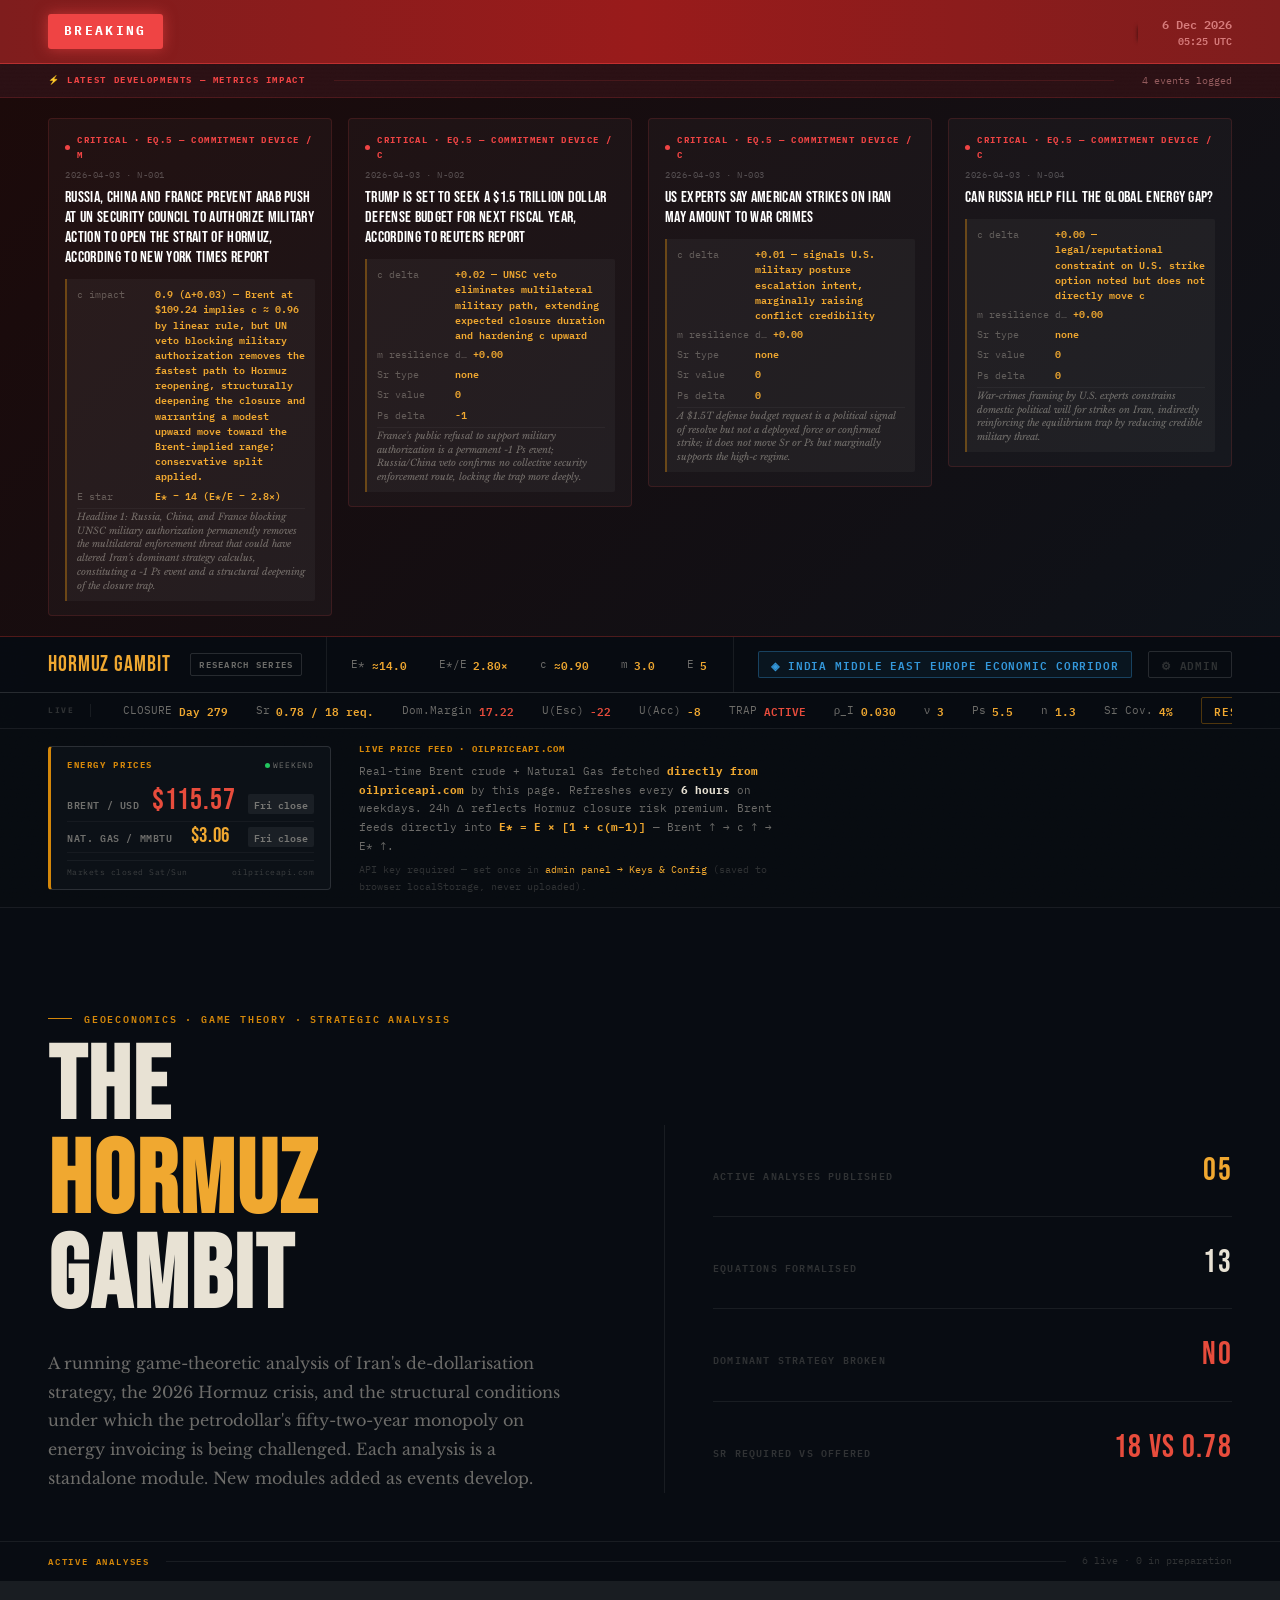
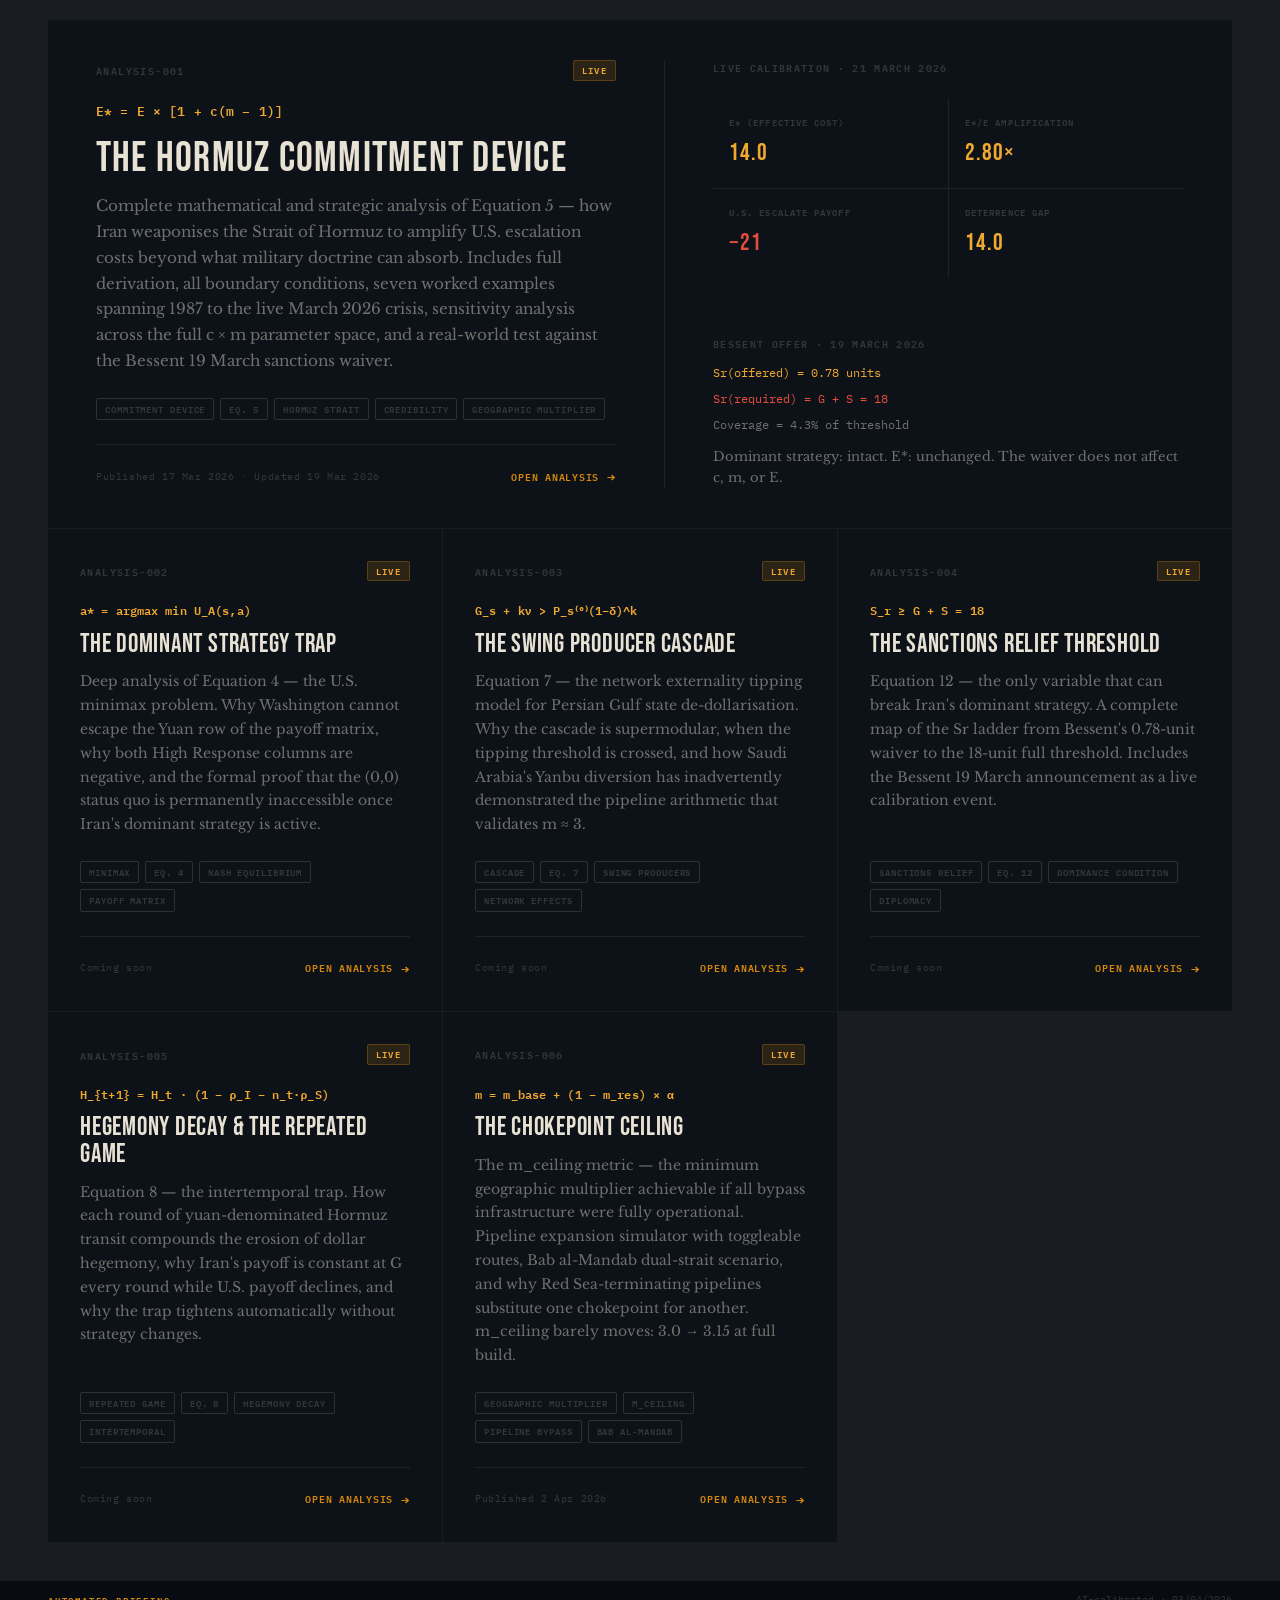
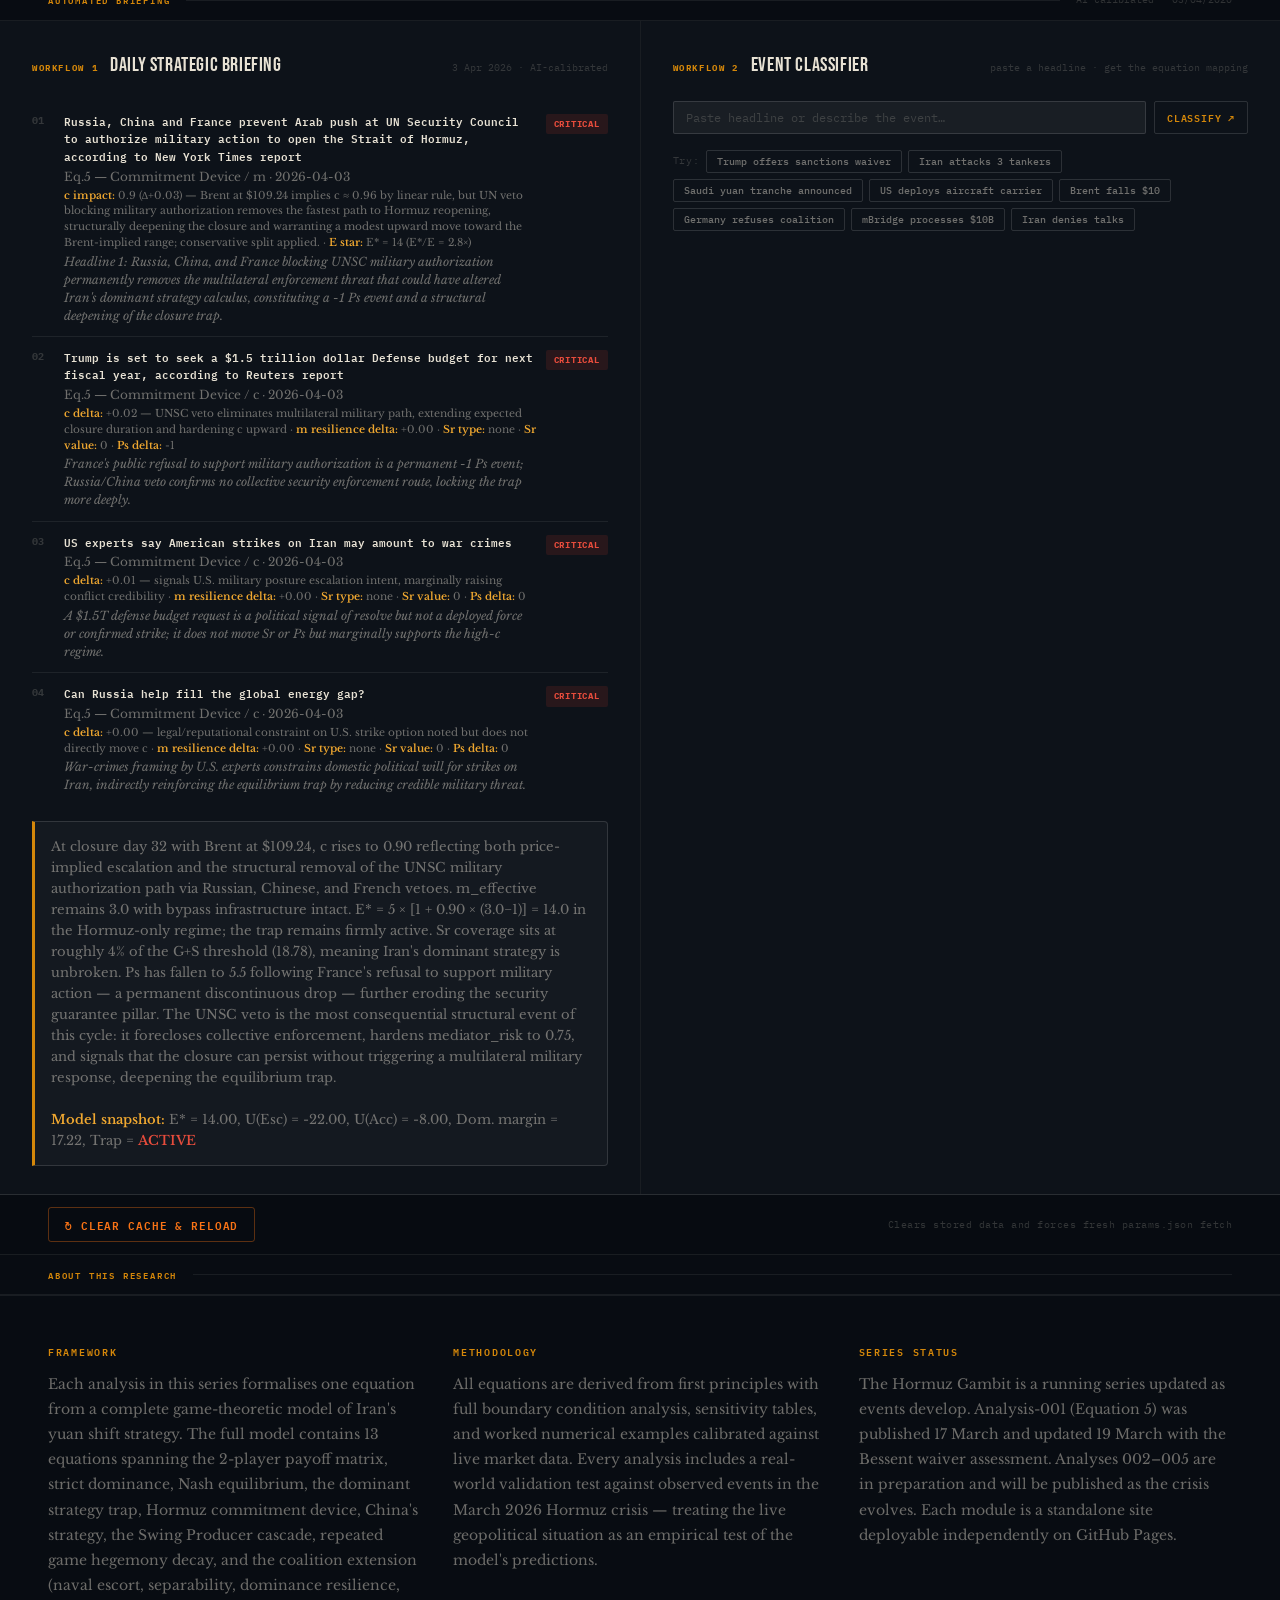
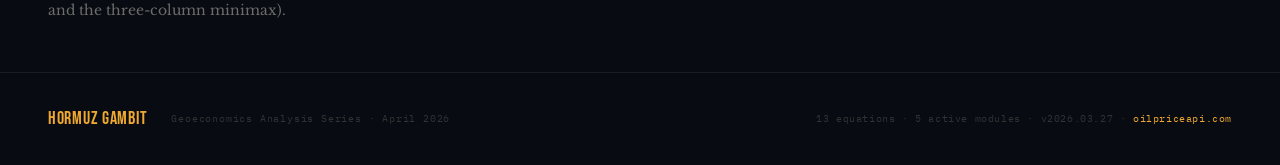
==== commit 11db9d01: "Add files via upload" ====
--- a/index.html
+++ b/index.html
@@ -921,7 +921,7 @@
     </span>
   </div>
   <div style="display:flex;flex-direction:column;align-items:flex-end;gap:0;line-height:1.25;">
-    <span style="font-family:var(--mono);font-size:12px;color:rgba(252,165,165,0.7);white-space:nowrap;font-weight:600;">02 Apr 2026</span>
+    <span style="font-family:var(--mono);font-size:12px;color:rgba(252,165,165,0.7);white-space:nowrap;font-weight:600;" id="bb-date">02 Apr 2026</span>
     <span class="bb-time" id="bb-time" style="font-size:10px;margin-top:2px;">23:19 UTC</span>
   </div>
 </div>
@@ -1294,12 +1294,10 @@
 
 </div>
 
-<!-- RESET BUTTON — restore MODEL to params.json defaults -->
+<!-- CLEAR CACHE BUTTON — force fresh fetch of params.json -->
 <div style="padding:.75rem clamp(1.5rem,4vw,3rem);border-bottom:1px solid var(--border);background:rgba(8,12,18,0.6);display:flex;align-items:center;gap:1rem;flex-wrap:wrap;">
-  <button id="reset-params-btn" onclick="resetToParamsDefaults()" style="font-family:var(--mono);font-size:11px;font-weight:600;letter-spacing:.08em;text-transform:uppercase;background:transparent;color:#ef4444;border:1px solid rgba(239,68,68,.35);border-radius:3px;padding:7px 16px;cursor:pointer;transition:all .2s;white-space:nowrap;">&#x21BA; Reset to params.json defaults</button>
-  <button id="resume-live-btn" onclick="resumeLiveParams()" style="display:none;font-family:var(--mono);font-size:11px;font-weight:600;letter-spacing:.08em;text-transform:uppercase;background:transparent;color:#22c55e;border:1px solid rgba(34,197,94,.35);border-radius:3px;padding:7px 16px;cursor:pointer;transition:all .2s;white-space:nowrap;">&#x25B6; Resume live params.json</button>
-  <span id="reset-params-msg" style="font-family:var(--mono);font-size:10px;color:rgba(232,226,212,.35);letter-spacing:.06em;"></span>
-  <span style="font-family:var(--mono);font-size:10px;color:rgba(232,226,212,.2);letter-spacing:.05em;margin-left:auto;">Restores all model parameters (E, c, m, H, G, S, Sr, k, ν, Ps, ρ_I, n) to published params.json values &amp; refreshes all tickers.</span>
+  <button onclick="clearCacheAndReload()" style="font-family:var(--mono);font-size:11px;font-weight:600;letter-spacing:.08em;text-transform:uppercase;background:transparent;color:#f97316;border:1px solid rgba(249,115,22,.35);border-radius:3px;padding:7px 16px;cursor:pointer;transition:all .2s;white-space:nowrap;">&#x21BB; Clear cache & reload</button>
+  <span style="font-family:var(--mono);font-size:10px;color:rgba(232,226,212,.2);letter-spacing:.05em;margin-left:auto;">Clears stored data and forces fresh params.json fetch</span>
 </div>
 
 <!-- ABOUT STRIP -->
@@ -1370,11 +1368,15 @@
 (function(){
   const dateEl = document.getElementById('live-date');
   const timeEl = document.getElementById('live-utc-time');
+  const bbDateEl = document.getElementById('bb-date');
   const months = ['January','February','March','April','May','June','July','August','September','October','November','December'];
+  const monthsShort = ['Jan','Feb','Mar','Apr','May','Jun','Jul','Aug','Sep','Oct','Nov','Dec'];
   function updateDateTime() {
     const d = new Date();
     if (dateEl) dateEl.textContent = d.getUTCDate() + ' ' + months[d.getUTCMonth()] + ' ' + d.getUTCFullYear();
     if (timeEl) timeEl.textContent = d.toLocaleTimeString('en-GB', {hour:'2-digit', minute:'2-digit', second:'2-digit', timeZone:'UTC'}) + ' UTC';
+    // Update breaking banner date with current date (no params.json needed)
+    if (bbDateEl) bbDateEl.textContent = d.getUTCDate() + ' ' + monthsShort[d.getUTCMonth()] + ' ' + d.getUTCFullYear();
   }
   updateDateTime();
   setInterval(updateDateTime, 1000);
@@ -1514,6 +1516,21 @@
       .then(data => {
         buildBannerText(data);
         renderAlertCards((data.meta && data.meta.news) || PARAMS_FALLBACK.meta.news);
+        // Update date from params.json
+        if(data.meta && data.meta.published){
+          const date = new Date(data.meta.published);
+          const monthYear = date.toLocaleDateString('en-US', { month: 'long', year: 'numeric' });
+          const footerMeta = document.querySelector('.footer-meta');
+          if(footerMeta) footerMeta.textContent = 'Geoeconomics Analysis Series · ' + monthYear;
+          
+          // Also update breaking banner date
+          const bbDateEl = document.getElementById('bb-date');
+          if(bbDateEl){
+            const day = date.getUTCDate();
+            const months = ['Jan','Feb','Mar','Apr','May','Jun','Jul','Aug','Sep','Oct','Nov','Dec'];
+            bbDateEl.textContent = day + ' ' + months[date.getUTCMonth()] + ' ' + date.getUTCFullYear();
+          }
+        }
       })
       .catch(err => {
         // Fetch failed on HTTP — fall back to inline data
@@ -2313,45 +2330,13 @@
   }, 3500);
 }
 
-// ── Resume live params.json (clear the reset flag) ────────────────────
-function resumeLiveParams() {
-  localStorage.removeItem('hg_reset_to_defaults');
-  // Hide resume button
-  const resumeBtn = document.getElementById('resume-live-btn');
-  if (resumeBtn) resumeBtn.style.display = 'none';
-  // Clear the status message
-  const msg = document.getElementById('reset-params-msg');
-  if (msg) { msg.textContent = '↻ Fetching live params.json…'; msg.style.color = 'rgba(232,226,212,.45)'; }
-  // Re-run loadParams() to fetch live data immediately
-  loadParams().then(() => {
-    if (msg) { msg.textContent = '✓ Live params.json restored'; msg.style.color = '#22c55e'; }
-    setTimeout(() => { if (msg) msg.textContent = ''; }, 2500);
-  });
-}
-
-// ── On page load: if reset flag is active, show the resume button ─────
-(function initResetUI() {
-  if (localStorage.getItem('hg_reset_to_defaults') === '1') {
-    const resumeBtn = document.getElementById('resume-live-btn');
-    const msg       = document.getElementById('reset-params-msg');
-    if (resumeBtn) resumeBtn.style.display = 'inline-block';
-    if (msg) { msg.textContent = '⚠ Using PARAMS_FALLBACK defaults (not live params.json)'; msg.style.color = 'rgba(232,226,212,.3)'; }
-  }
-})();
-
-// ── Clear Cache & Reload (nuclear option for users) ───────────────────
+// ── Clear Cache & Reload ────────────────────────────────────────────────
 function clearCacheAndReload() {
   try {
     localStorage.clear();
     sessionStorage.clear();
-    // Show brief confirmation before reload
-    const btn = document.getElementById('clear-cache-btn');
-    if (btn) {
-      btn.textContent = '✓ Cleared — reloading...';
-      btn.style.color = '#22c55e';
-      btn.style.borderColor = 'rgba(34,197,94,.5)';
-    }
-    setTimeout(() => location.reload(), 600);
+    // Reload with cache bypass
+    location.href = location.pathname + '?v=' + Date.now();
   } catch(e) {
     alert('Could not clear cache: ' + e.message);
   }
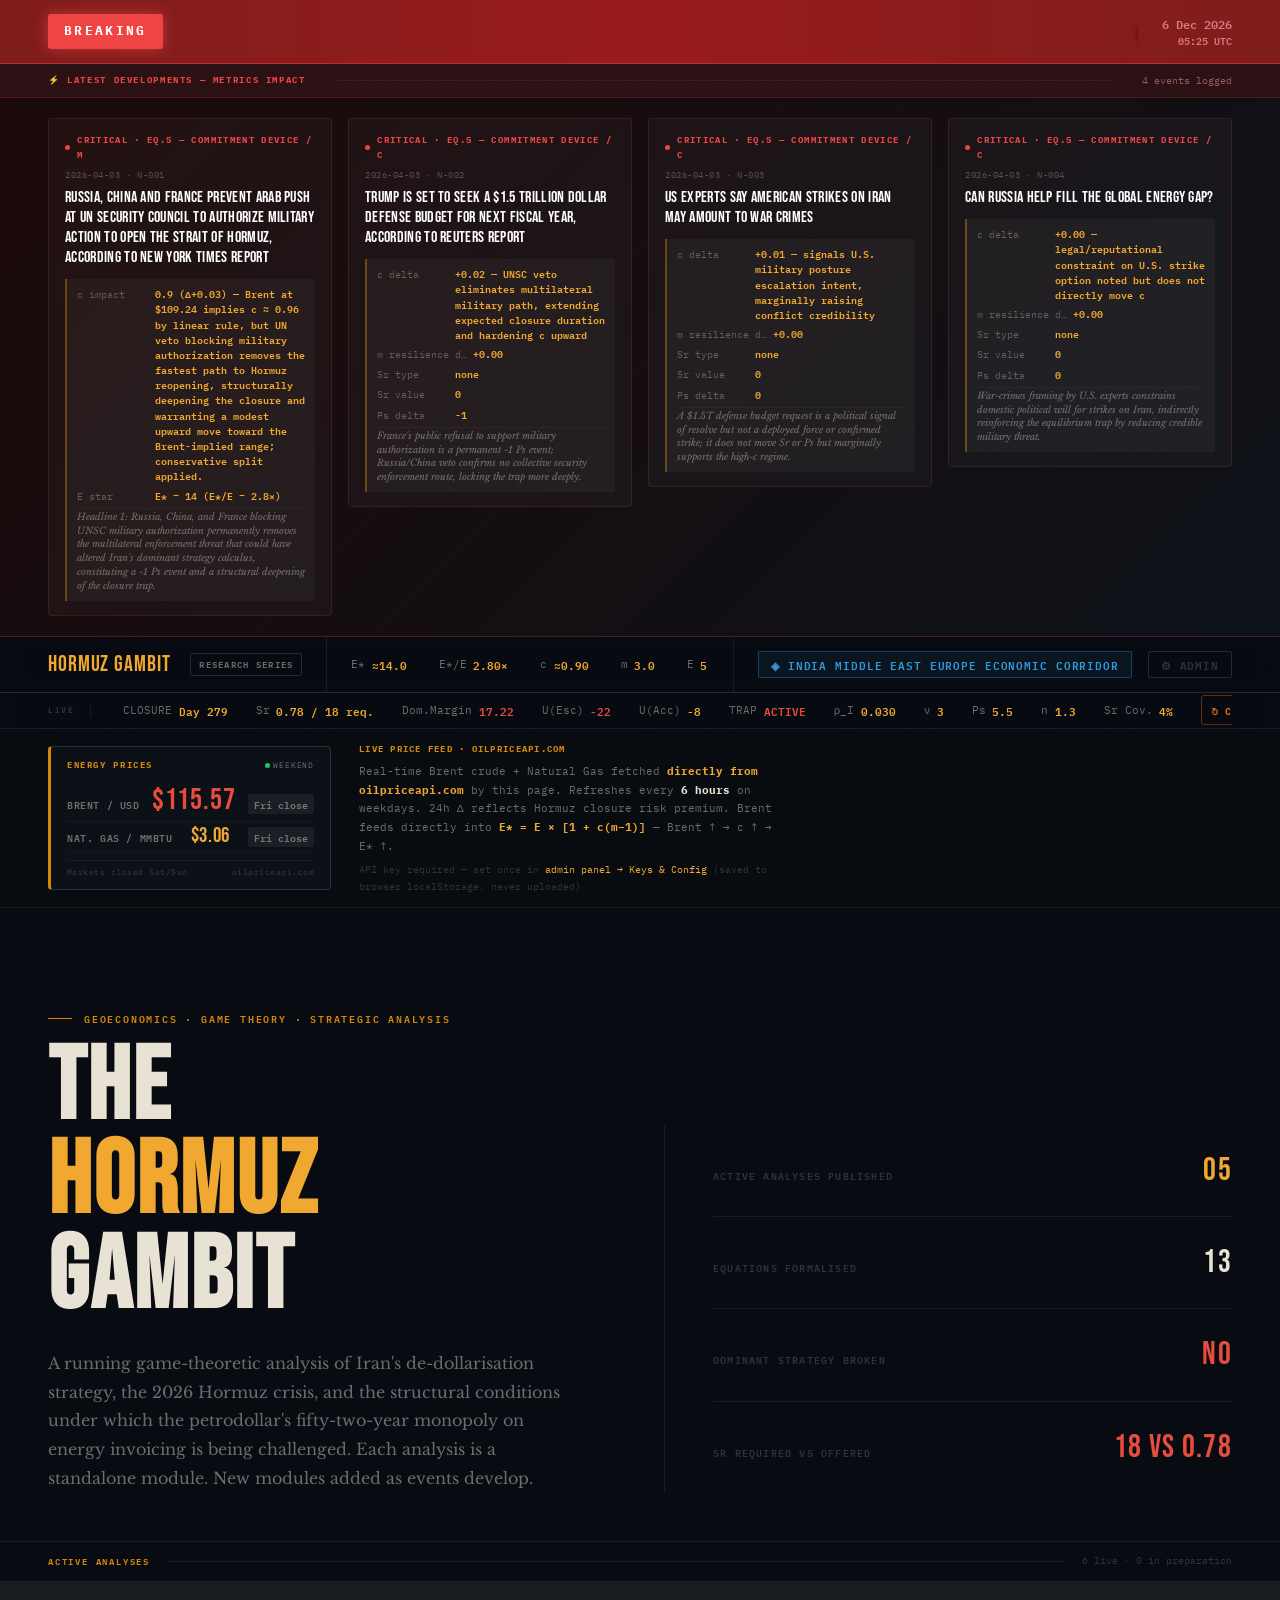
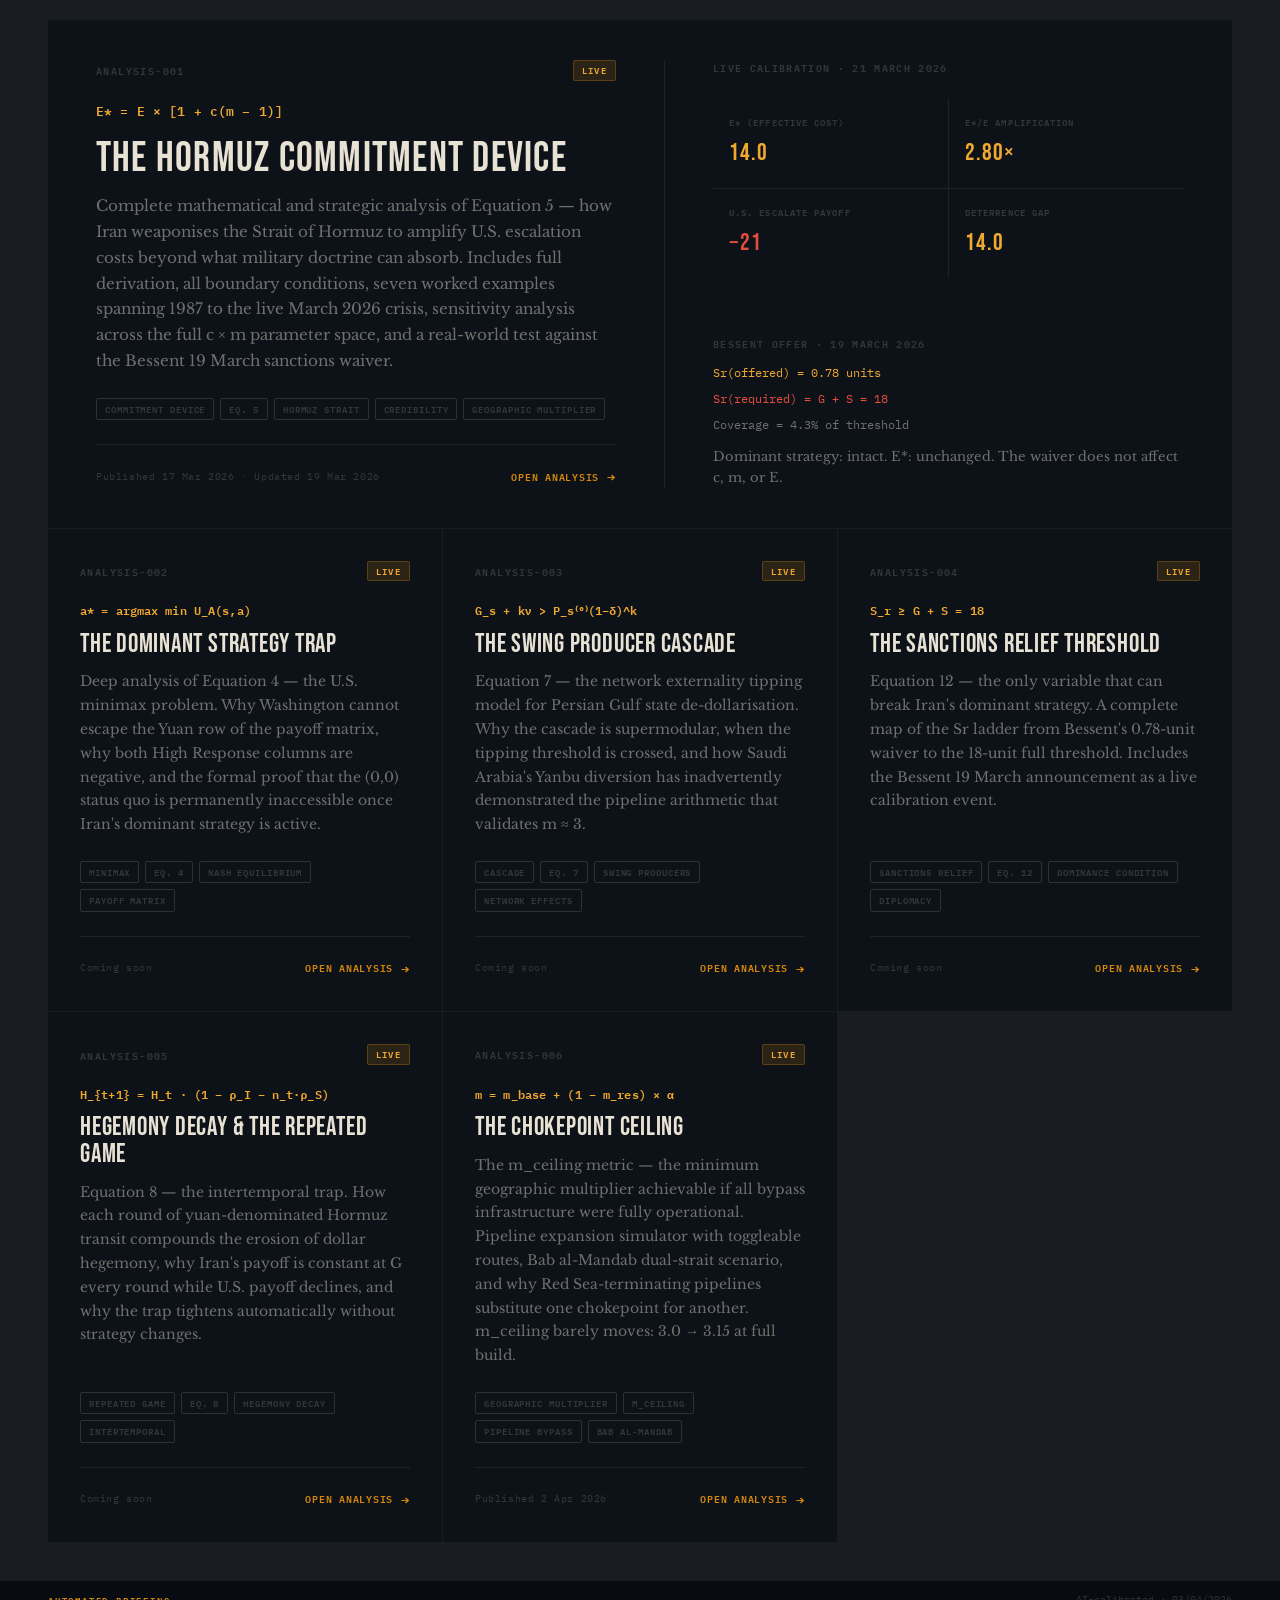
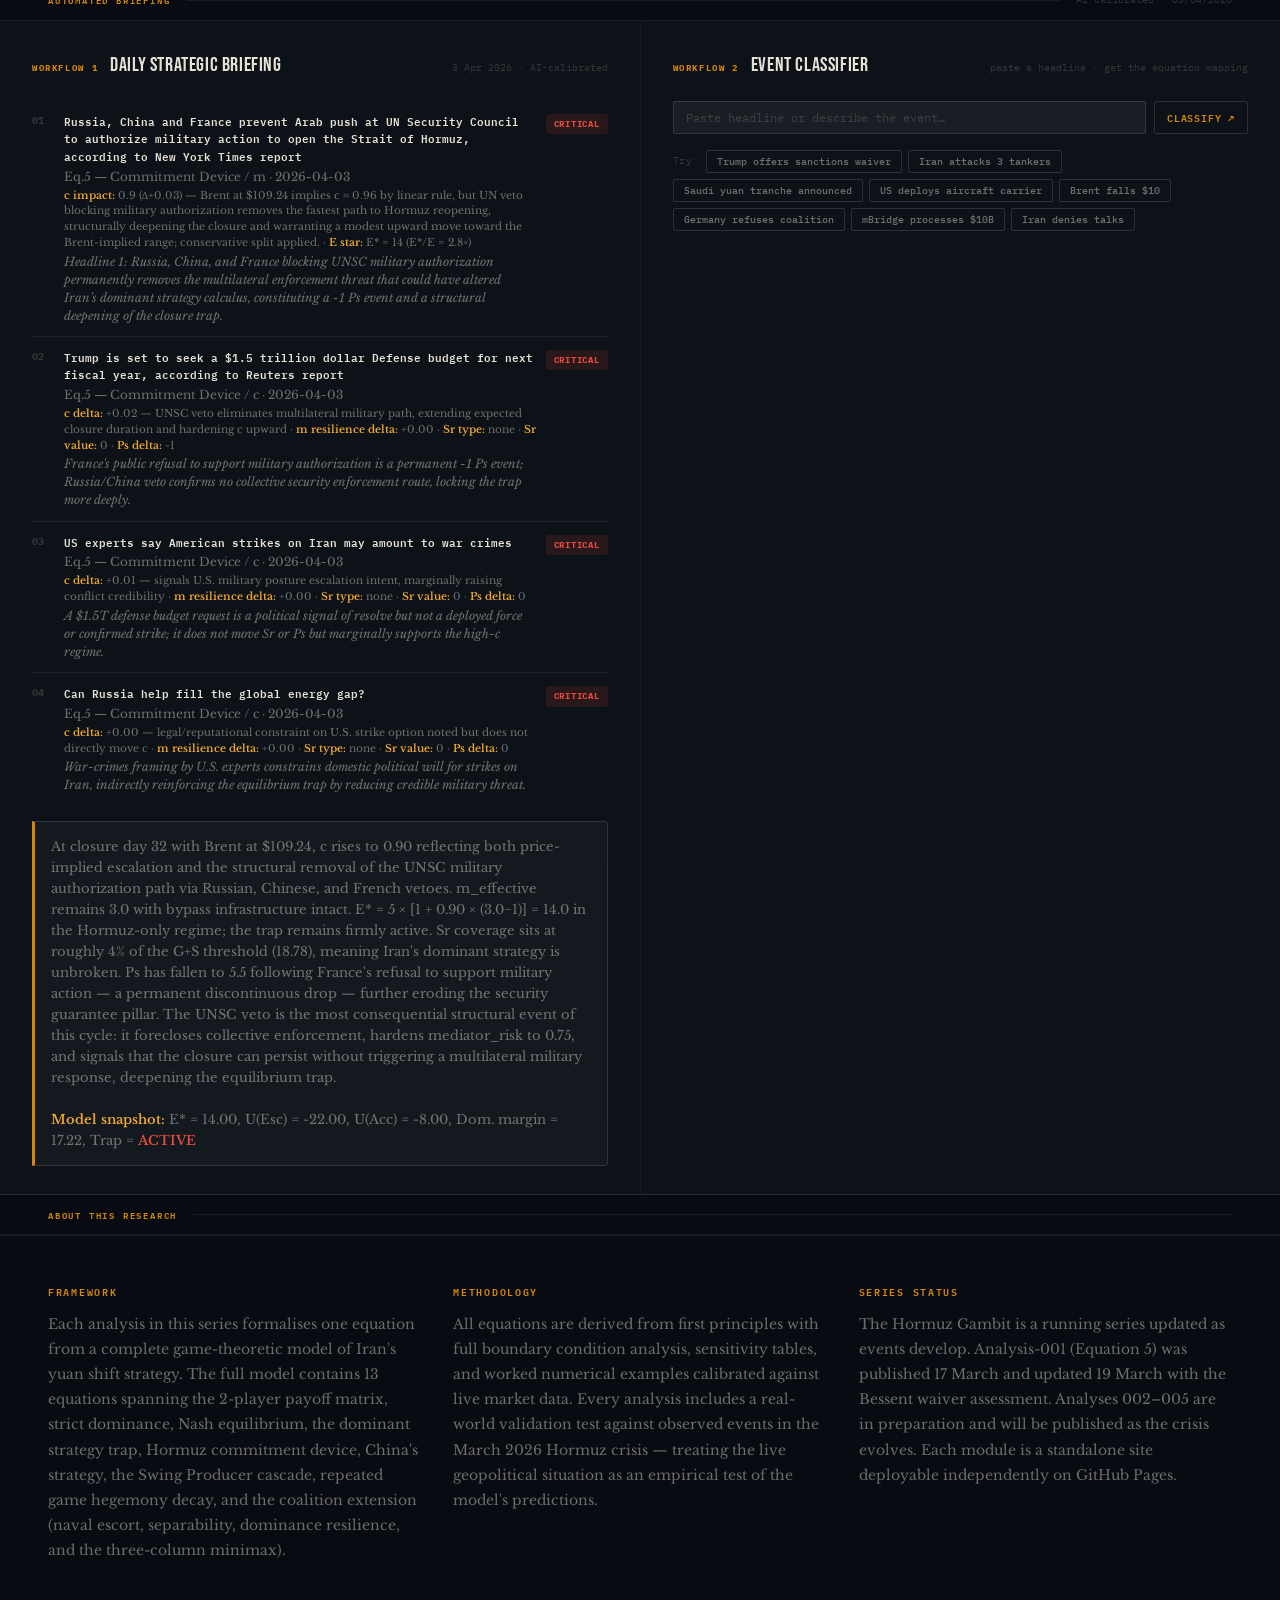
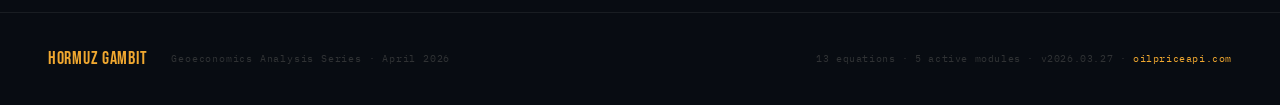
==== commit 12e57d0b: "Add files via upload" ====
--- a/index.html
+++ b/index.html
@@ -982,7 +982,8 @@
     <div class="h-tick"><span class="h-tick-label">Ps</span><span class="h-tick-val" id="tick-ps">12</span></div>
     <div class="h-tick"><span class="h-tick-label">n</span><span class="h-tick-val" id="tick-n">1.3</span></div>
     <div class="h-tick"><span class="h-tick-label">Sr Cov.</span><span class="h-tick-val" id="tick-srcov">4%</span></div>
-  <a href="https://persian-gulf.medium.com/" target="_blank" rel="noopener" class="h-research-link" style="margin-left: auto;">
+    <button onclick="clearCacheAndReload()" title="Clear cache & reload params.json" style="font-family:var(--mono);font-size:10px;font-weight:600;letter-spacing:.06em;text-transform:uppercase;background:transparent;color:#f97316;border:1px solid rgba(249,115,22,.35);border-radius:3px;padding:5px 10px;cursor:pointer;transition:all .2s;white-space:nowrap;margin-left:auto;">↻ Cache</button>
+    <a href="https://persian-gulf.medium.com/" target="_blank" rel="noopener" class="h-research-link">
       Research Articles ↗
     </a>
   </div>
@@ -1292,12 +1293,6 @@
     </div>
   </div>
 
-</div>
-
-<!-- CLEAR CACHE BUTTON — force fresh fetch of params.json -->
-<div style="padding:.75rem clamp(1.5rem,4vw,3rem);border-bottom:1px solid var(--border);background:rgba(8,12,18,0.6);display:flex;align-items:center;gap:1rem;flex-wrap:wrap;">
-  <button onclick="clearCacheAndReload()" style="font-family:var(--mono);font-size:11px;font-weight:600;letter-spacing:.08em;text-transform:uppercase;background:transparent;color:#f97316;border:1px solid rgba(249,115,22,.35);border-radius:3px;padding:7px 16px;cursor:pointer;transition:all .2s;white-space:nowrap;">&#x21BB; Clear cache & reload</button>
-  <span style="font-family:var(--mono);font-size:10px;color:rgba(232,226,212,.2);letter-spacing:.05em;margin-left:auto;">Clears stored data and forces fresh params.json fetch</span>
 </div>
 
 <!-- ABOUT STRIP -->
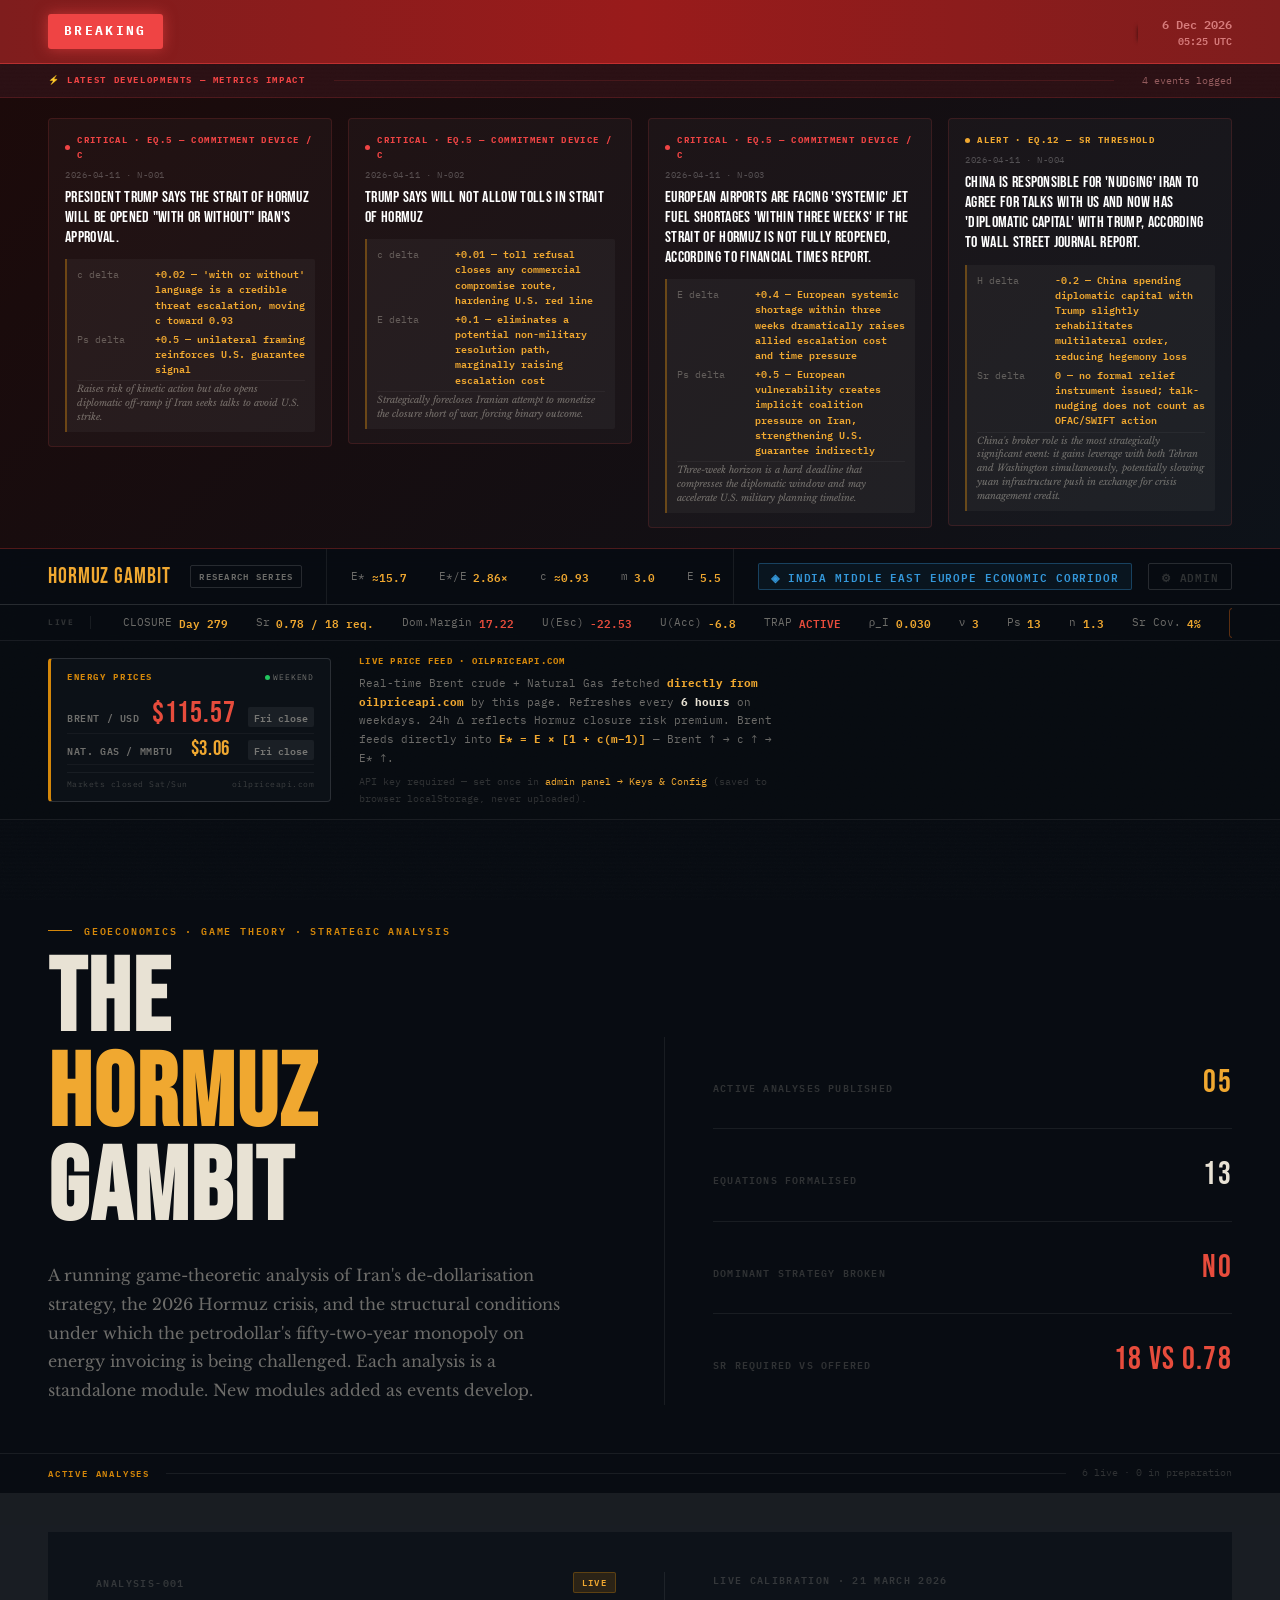
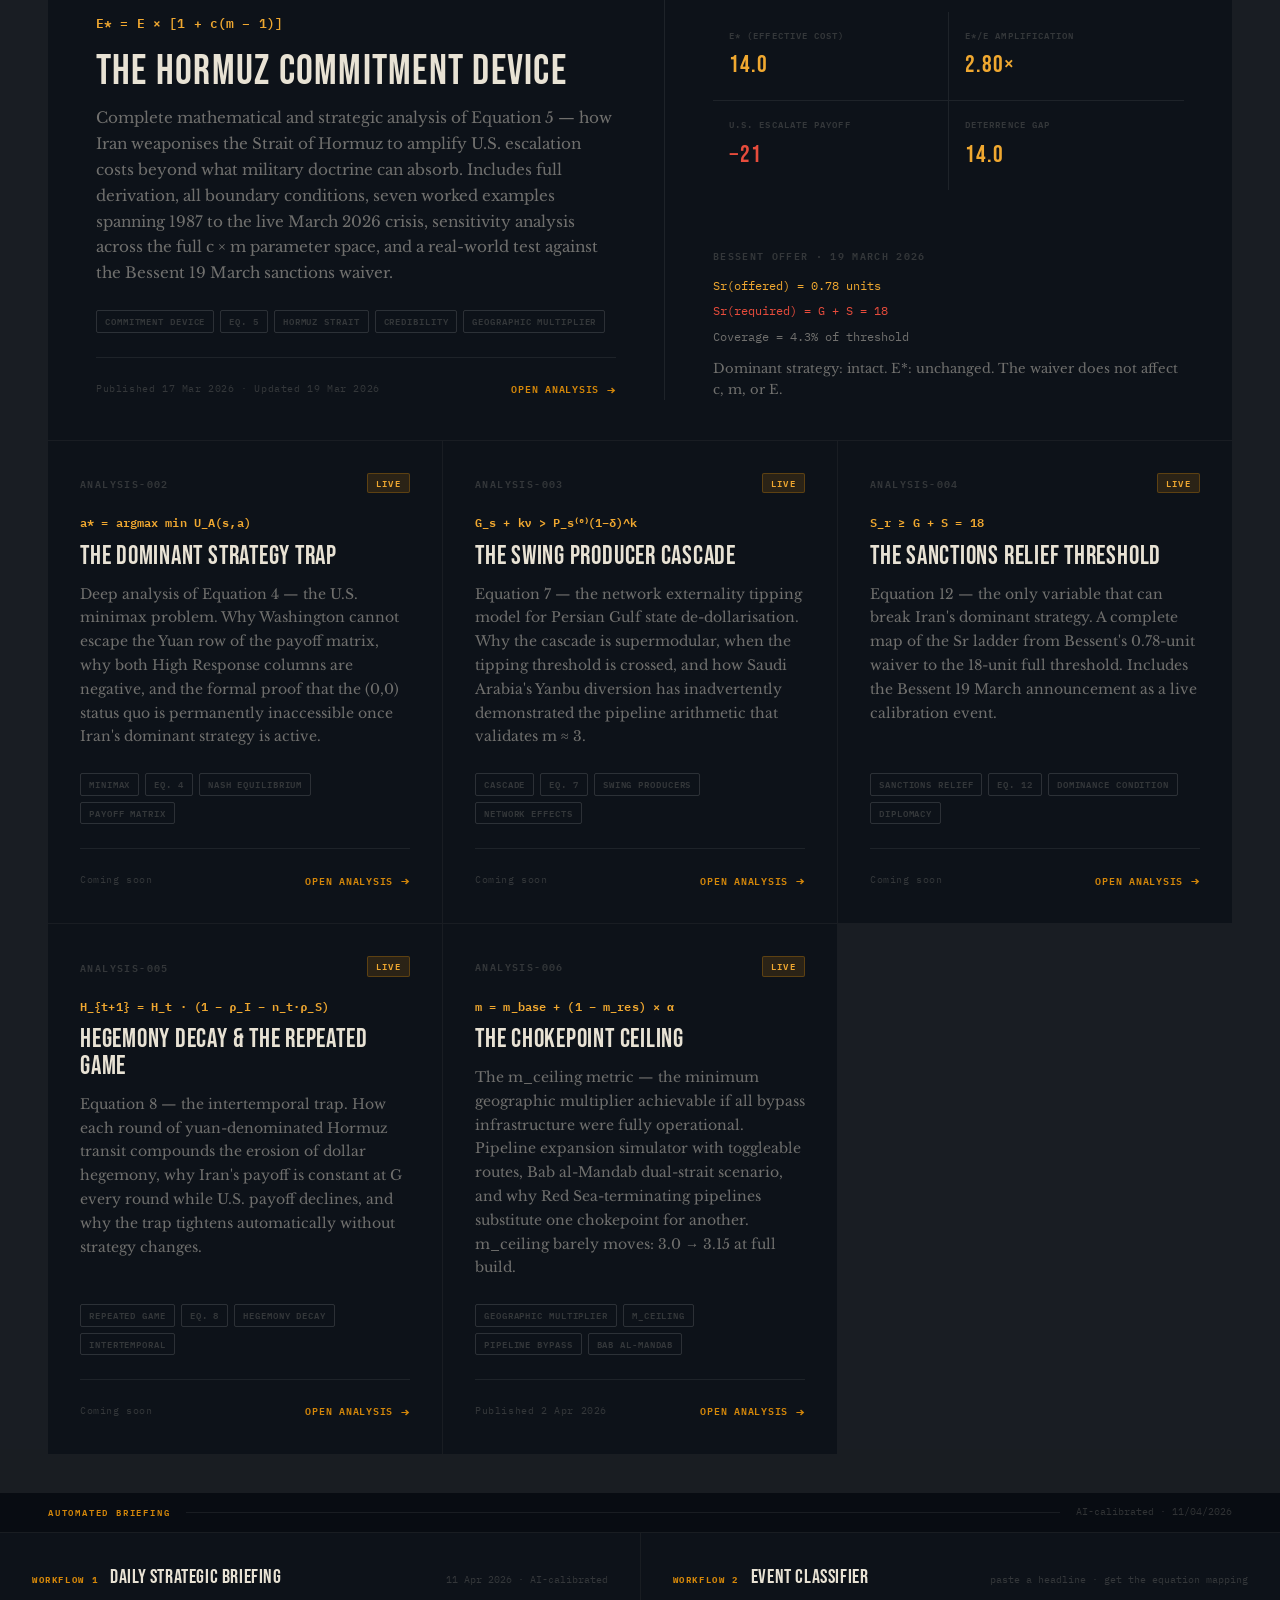
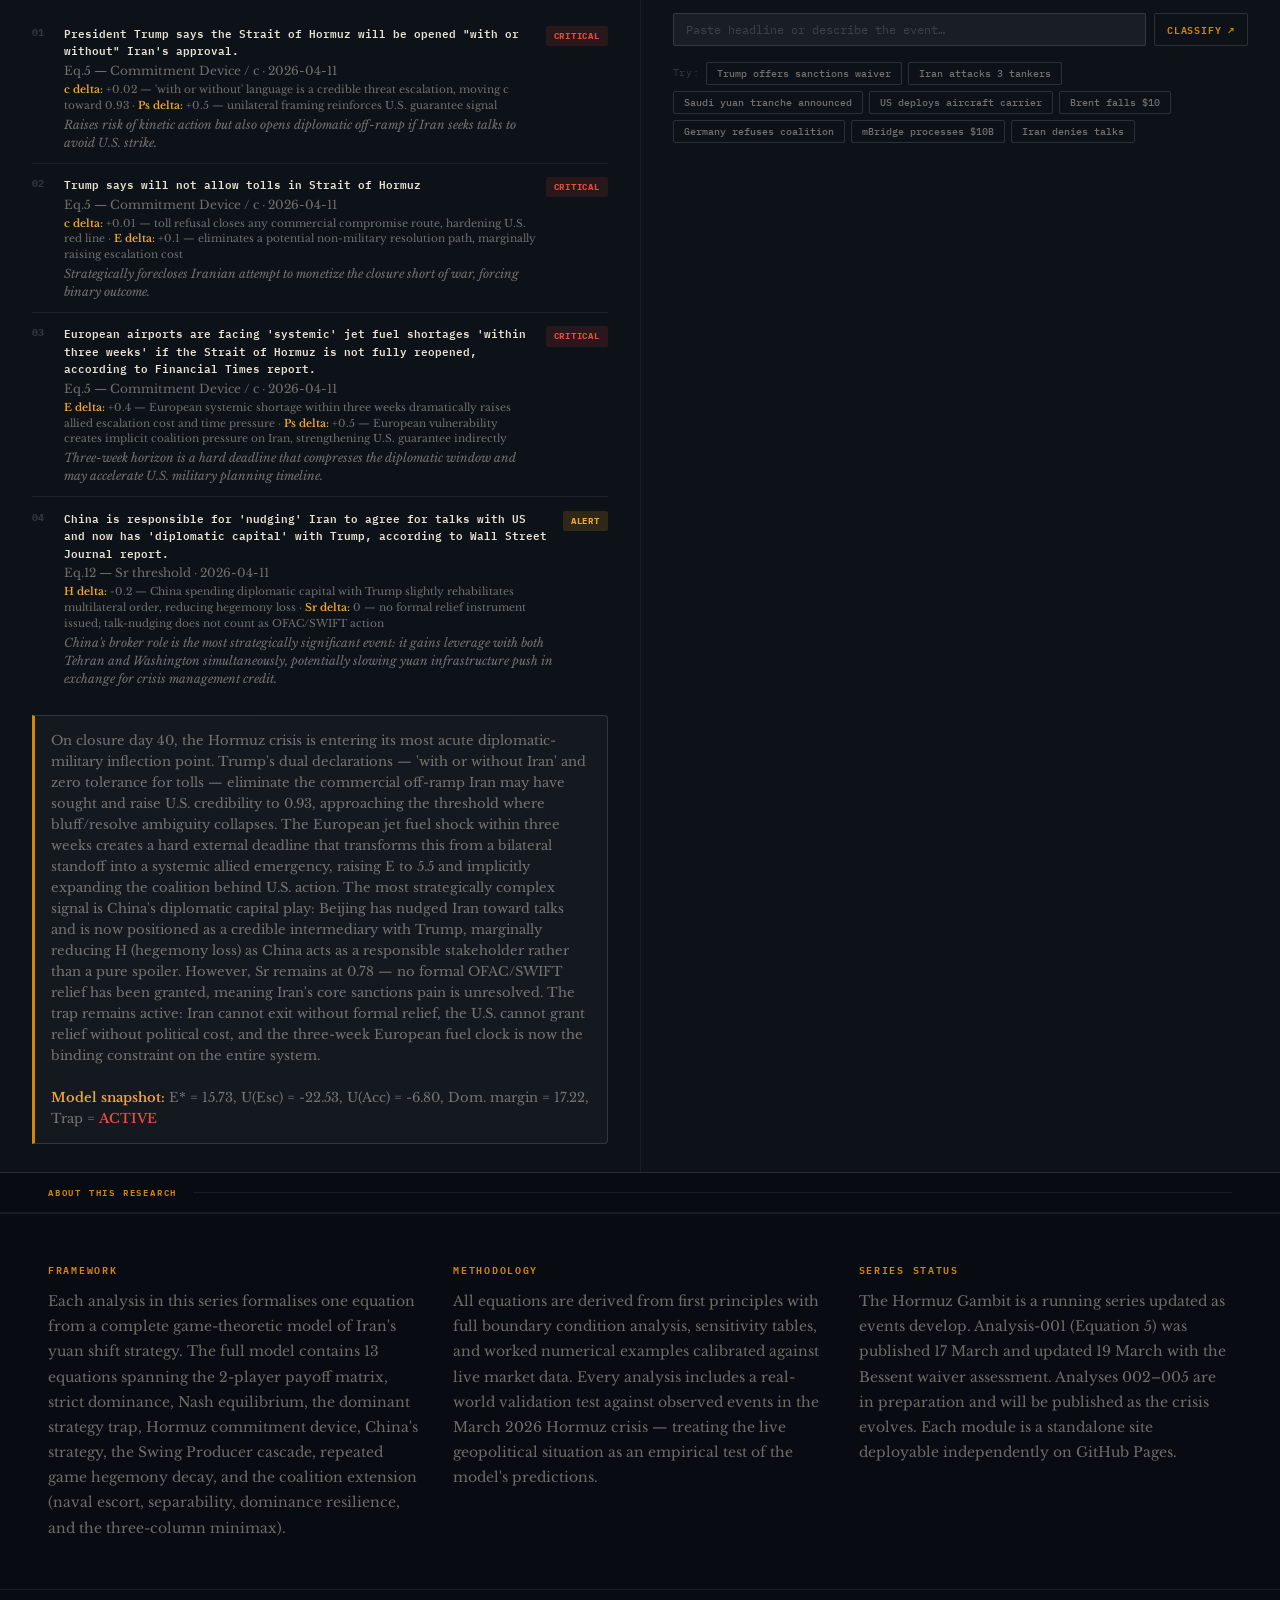
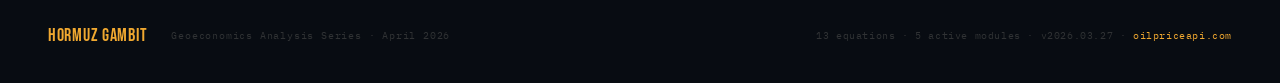
==== commit 40645d70: "Add files via upload" ====
--- a/index.html
+++ b/index.html
@@ -1904,11 +1904,23 @@
       paramsLoaded: true,
       meta: data.meta || {},
     });
+
+    // Use brentPrice/natGasPrice from params.json if available (set from admin panel)
+    if (p.brentPrice !== undefined || p.natGasPrice !== undefined) {
+      const brent = p.brentPrice ?? BRENT_FALLBACK;
+      const natGas = p.natGasPrice ?? NATGAS_FALLBACK;
+      renderOilPriceWidget([
+        { code: 'BRENT_CRUDE_USD', price: brent, changes: {} },
+        { code: 'NATURAL_GAS_USD', price: natGas, changes: {} },
+      ], false, null);
+      updateDisplay(brent, false);
+    }
+
+    // Brent/NatGas prices: prefer live API from loadPriceWidget(), but fallback to params.json values (set from admin panel)
+    // Note: If live API fetch succeeds, it will override these values via renderOilPriceWidget()
+    
     updateAllTickers(MODEL, data.derived || {}, data.meta || {});
     runBriefing(data);
-
-    // NOTE: Brent price is fetched directly from OilPrice API by loadPriceWidget() — no params.json dependency.
-    // params.json only carries game-theory parameters (c, m, E, H, G, S, Sr, …) and news[].
 
   } catch(_) {
     // params.json not found — fallback already applied above
